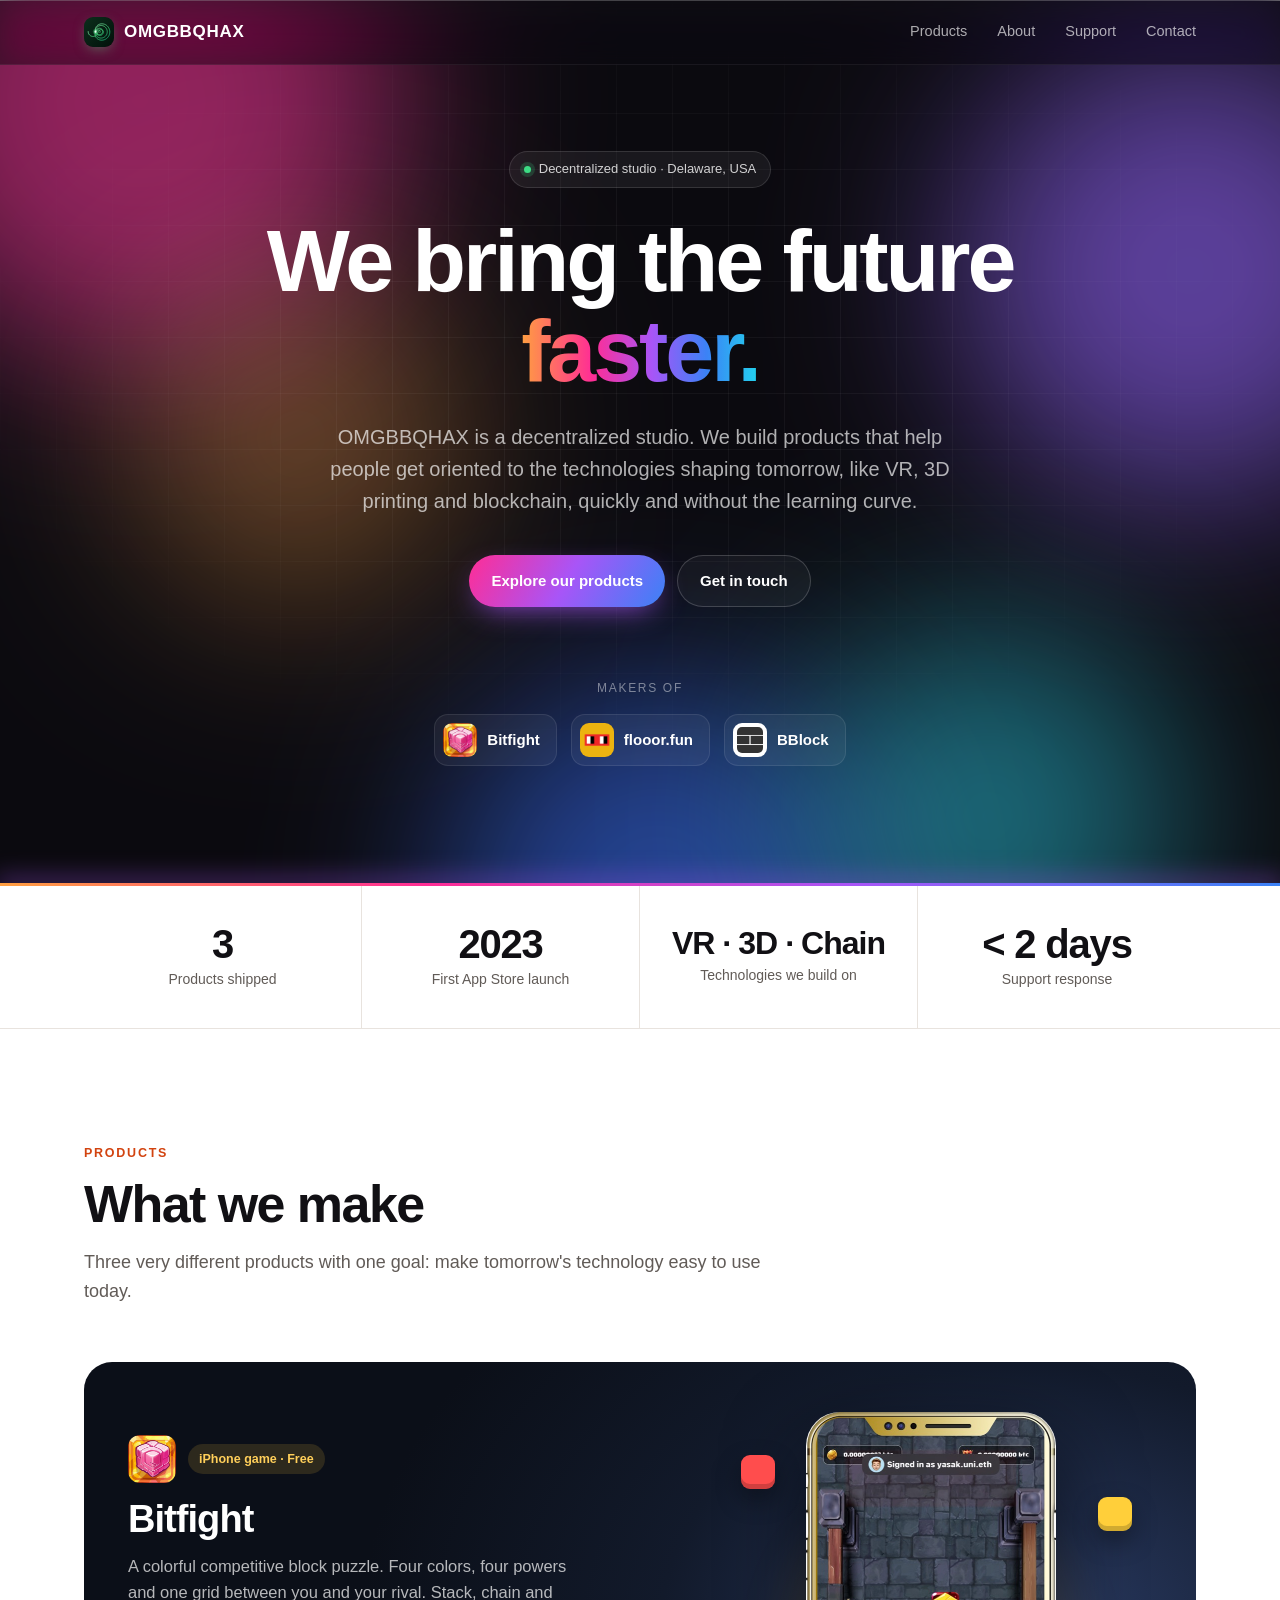
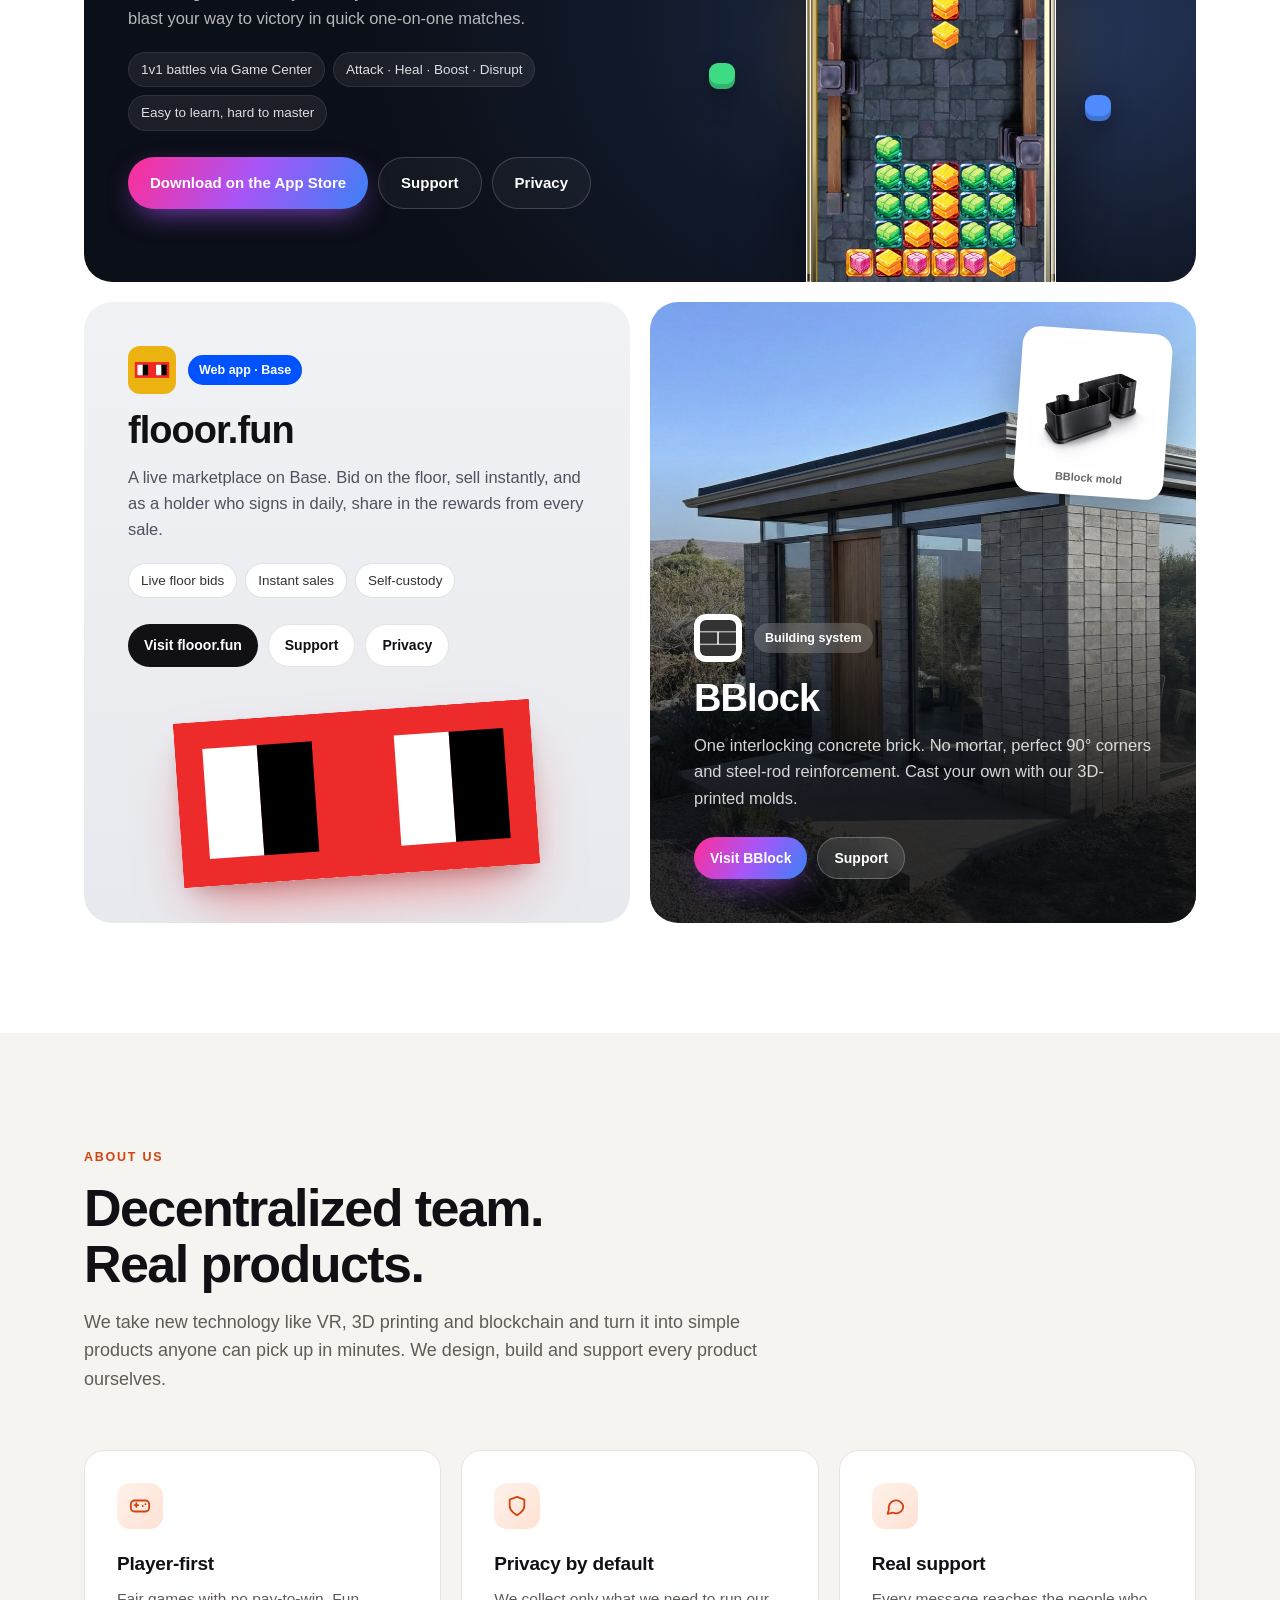
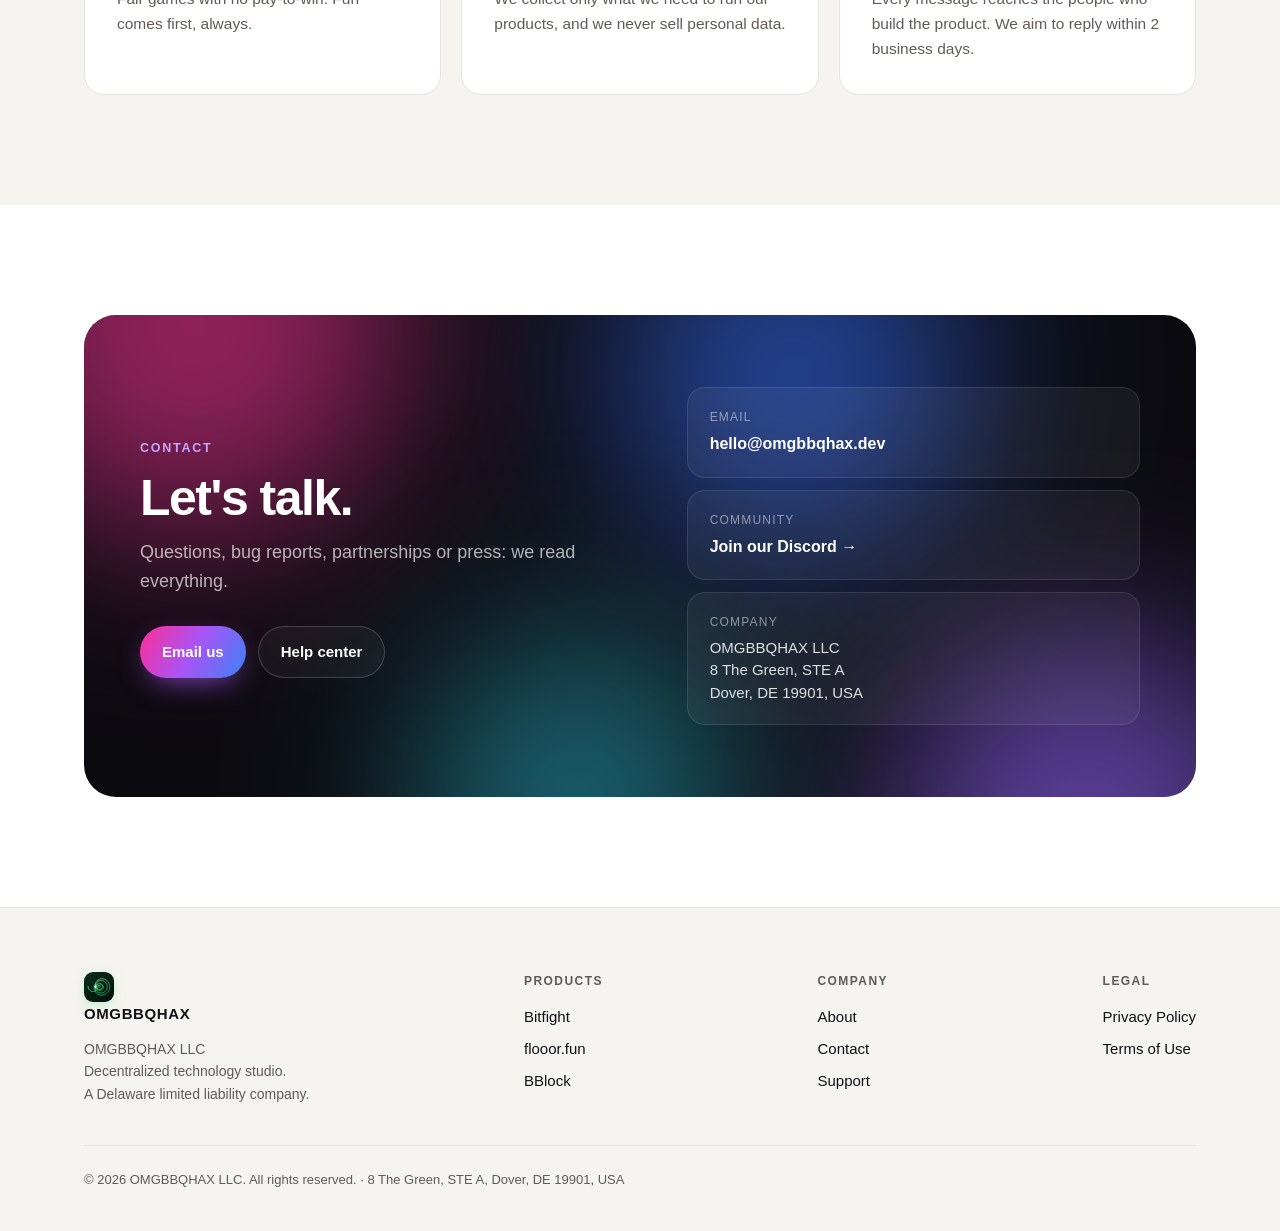
==== index.html @ f81fc606 "Zeta-function logo: zeta(1/2+it) loops returning to 0 Co-Authored-By: Claude Opus 5.5 <noreply@anthr" ====
<!doctype html>
<html lang="en">
<head>
<meta charset="utf-8">
<meta name="viewport" content="width=device-width, initial-scale=1">
<title>OMGBBQHAX — Decentralized studio bringing the future faster</title>
<meta name="description" content="OMGBBQHAX LLC is a decentralized studio that helps people get oriented to VR, 3D printing and blockchain faster. Makers of Bitfight, flooor.fun and BBlock.">
<meta property="og:title" content="OMGBBQHAX — Decentralized studio bringing the future faster">
<meta property="og:description" content="Makers of Bitfight, flooor.fun and BBlock.">
<meta property="og:url" content="https://omgbbqhax.dev/">
<meta property="og:type" content="website">
<meta property="og:image" content="https://omgbbqhax.dev/assets/logo-1024.png">
<meta name="theme-color" content="#0b0a0f">
<link rel="canonical" href="https://omgbbqhax.dev/">
<link rel="icon" href="logo.svg" type="image/svg+xml">
<link rel="apple-touch-icon" href="assets/logo-1024.png">
<link rel="stylesheet" href="style.css">
<script>document.documentElement.classList.add('js')</script>
<script type="application/ld+json">
{
  "@context": "https://schema.org",
  "@type": "Organization",
  "name": "OMGBBQHAX",
  "legalName": "OMGBBQHAX LLC",
  "address": {"@type": "PostalAddress", "streetAddress": "8 The Green, STE A", "addressLocality": "Dover", "addressRegion": "DE", "postalCode": "19901", "addressCountry": "US"},
  "url": "https://omgbbqhax.dev",
  "logo": "https://omgbbqhax.dev/assets/logo-1024.png",
  "email": "hello@omgbbqhax.dev",
  "brand": [
    {"@type": "Brand", "name": "Bitfight"},
    {"@type": "Brand", "name": "flooor.fun"},
    {"@type": "Brand", "name": "BBlock"}
  ]
}
</script>
</head>
<body class="home">
<header class="site-header" id="header">
  <div class="container header-inner">
    <a class="brand" href="/"><img class="brand-mark" src="logo.svg" alt="" width="30" height="30">OMGBBQHAX</a>
    <nav class="nav" aria-label="Main">
      <a href="#products">Products</a>
      <a class="hide-sm" href="#about">About</a>
      <a href="support.html">Support</a>
      <a href="#contact">Contact</a>
    </nav>
  </div>
</header>

<main>
  <!-- hero -->
  <section class="hero">
    <div class="blob b1"></div><div class="blob b2"></div><div class="blob b3"></div><div class="blob b4"></div><div class="blob b5"></div>
    <div class="container">
      <span class="pill"><span class="dot"></span>Decentralized studio · Delaware, USA</span>
      <h1>We bring the future<br><span class="grad">faster.</span></h1>
      <p class="lead">OMGBBQHAX is a decentralized studio. We build products that help people get oriented to the technologies shaping tomorrow, like VR, 3D printing and blockchain, quickly and without the learning curve.</p>
      <div class="hero-actions">
        <a class="btn btn-glow" href="#products">Explore our products</a>
        <a class="btn btn-ghost-dark" href="#contact">Get in touch</a>
      </div>

      <div class="makers">
        <span>Makers of</span>
        <ul>
          <li><a href="#bitfight"><img src="assets/bitfight-icon.png" alt="" width="34" height="34">Bitfight</a></li>
          <li><a href="#flooor"><img src="assets/flooor-icon.png" alt="" width="34" height="34">flooor.fun</a></li>
          <li><a href="#bblock"><img class="contain" src="assets/bblock-logo.png" alt="" width="34" height="34">BBlock</a></li>
        </ul>
      </div>
    </div>
  </section>

  <!-- stats -->
  <section class="stats" aria-label="Studio at a glance">
    <div class="container">
      <ul>
        <li class="reveal"><strong>3</strong><span>Products shipped</span></li>
        <li class="reveal"><strong>2023</strong><span>First App Store launch</span></li>
        <li class="reveal"><strong class="sm">VR · 3D · Chain</strong><span>Technologies we build on</span></li>
        <li class="reveal"><strong>&lt; 2 days</strong><span>Support response</span></li>
      </ul>
    </div>
  </section>

  <!-- products -->
  <section class="section" id="products">
    <div class="container">
      <div class="section-head reveal">
        <span class="eyebrow">Products</span>
        <h2>What we make</h2>
        <p>Three very different products with one goal: make tomorrow's technology easy to use today.</p>
      </div>

      <div class="bento">
        <article class="card c-bitfight reveal" id="bitfight">
          <div class="card-body">
            <div class="tagrow">
              <img src="assets/bitfight-icon.png" alt="Bitfight app icon" width="48" height="48">
              <span class="chip">iPhone game · Free</span>
            </div>
            <h3>Bitfight</h3>
            <p>A colorful competitive block puzzle. Four colors, four powers and one grid between you and your rival. Stack, chain and blast your way to victory in quick one-on-one matches.</p>
            <ul class="feat">
              <li>1v1 battles via Game Center</li>
              <li>Attack · Heal · Boost · Disrupt</li>
              <li>Easy to learn, hard to master</li>
            </ul>
            <div class="actions">
              <a class="btn btn-glow" href="https://apps.apple.com/app/bitfight/id6449154006" target="_blank" rel="noopener">Download on the App Store</a>
              <a class="btn btn-ghost-dark" href="support.html#bitfight">Support</a>
              <a class="btn btn-ghost-dark" href="privacy.html#bitfight">Privacy</a>
            </div>
          </div>
          <div class="visual" aria-hidden="true">
            <span class="blk r"></span><span class="blk g"></span><span class="blk y"></span><span class="blk b"></span>
            <img src="assets/bitfight-screen.jpg" alt="" width="497" height="1000">
          </div>
        </article>

        <article class="card c-flooor reveal" id="flooor">
          <div class="card-body">
            <div class="tagrow">
              <img src="assets/flooor-icon.png" alt="flooor.fun icon" width="48" height="48">
              <span class="chip">Web app · Base</span>
            </div>
            <h3>flooor.fun</h3>
            <p>A live marketplace on Base. Bid on the floor, sell instantly, and as a holder who signs in daily, share in the rewards from every sale.</p>
            <ul class="feat">
              <li>Live floor bids</li>
              <li>Instant sales</li>
              <li>Self-custody</li>
            </ul>
            <div class="actions">
              <a class="btn btn-primary btn-sm" href="https://flooor.fun" target="_blank" rel="noopener">Visit flooor.fun</a>
              <a class="btn btn-ghost btn-sm" href="support.html#flooor">Support</a>
              <a class="btn btn-ghost btn-sm" href="privacy.html#flooor">Privacy</a>
            </div>
          </div>
          <div class="visual"><img class="goggles" src="assets/vr-gozluk.svg" alt="flooor.fun glasses" width="720" height="332"></div>
        </article>

        <article class="card c-bblock reveal" id="bblock">
          <div class="bg" aria-hidden="true"><img src="assets/bblock-house.jpg" alt="" width="1045" height="1400" loading="lazy"></div>
          <div class="mold" aria-hidden="true"><img src="assets/bblock-mold.jpg" alt="" width="900" height="900" loading="lazy"><small>BBlock mold</small></div>
          <div class="card-body">
            <div class="tagrow">
              <img src="assets/bblock-logo.png" alt="BBlock logo" width="48" height="48">
              <span class="chip">Building system</span>
            </div>
            <h3>BBlock</h3>
            <p>One interlocking concrete brick. No mortar, perfect 90° corners and steel-rod reinforcement. Cast your own with our 3D-printed molds.</p>
            <div class="actions">
              <a class="btn btn-glow btn-sm" href="https://block-chain.world" target="_blank" rel="noopener">Visit BBlock</a>
              <a class="btn btn-ghost btn-sm" href="support.html#bblock">Support</a>
            </div>
          </div>
        </article>
      </div>
    </div>
  </section>

  <!-- about -->
  <section class="section section-alt" id="about">
    <div class="container">
      <div class="section-head reveal">
        <span class="eyebrow">About us</span>
        <h2>Decentralized team.<br>Real products.</h2>
        <p>We take new technology like VR, 3D printing and blockchain and turn it into simple products anyone can pick up in minutes. We design, build and support every product ourselves.</p>
      </div>
      <div class="values">
        <div class="value reveal">
          <div class="ic"><svg viewBox="0 0 24 24"><path d="M6 11h4M8 9v4M15 12h.01M18 10h.01"/><rect x="2" y="6" width="20" height="12" rx="4"/></svg></div>
          <h3>Player-first</h3>
          <p>Fair games with no pay-to-win. Fun comes first, always.</p>
        </div>
        <div class="value reveal">
          <div class="ic"><svg viewBox="0 0 24 24"><path d="M12 22s8-4 8-10V5l-8-3-8 3v7c0 6 8 10 8 10z"/></svg></div>
          <h3>Privacy by default</h3>
          <p>We collect only what we need to run our products, and we never sell personal data.</p>
        </div>
        <div class="value reveal">
          <div class="ic"><svg viewBox="0 0 24 24"><path d="M21 12a8 8 0 0 1-11.6 7.14L4 20.5l1.36-4.6A8 8 0 1 1 21 12z"/></svg></div>
          <h3>Real support</h3>
          <p>Every message reaches the people who build the product. We aim to reply within 2 business days.</p>
        </div>
      </div>
    </div>
  </section>

  <!-- contact -->
  <section class="section" id="contact">
    <div class="container">
      <div class="cta reveal">
        <div class="blob b1"></div><div class="blob b2"></div><div class="blob b3"></div><div class="blob b4"></div>
        <div>
          <span class="eyebrow" style="color:#ff8a5c">Contact</span>
          <h2>Let's talk.</h2>
          <p>Questions, bug reports, partnerships or press: we read everything.</p>
          <div class="actions">
            <a class="btn btn-glow" href="mailto:hello@omgbbqhax.dev">Email us</a>
            <a class="btn btn-ghost-dark" href="support.html">Help center</a>
          </div>
        </div>
        <div class="contact-list">
          <a class="contact-item" href="mailto:hello@omgbbqhax.dev"><small>Email</small><span>hello@omgbbqhax.dev</span></a>
          <a class="contact-item" href="https://discord.gg/yCgdm2uQ" target="_blank" rel="noopener"><small>Community</small><span>Join our Discord →</span></a>
          <div class="contact-item"><small>Company</small><address>OMGBBQHAX LLC<br>8 The Green, STE A<br>Dover, DE 19901, USA</address></div>
        </div>
      </div>
    </div>
  </section>
</main>

<footer class="site-footer">
  <div class="container">
    <div class="footer-inner">
      <div class="footer-col">
        <a class="brand" href="/"><img class="brand-mark" src="logo.svg" alt="" width="30" height="30">OMGBBQHAX</a>
        <p style="margin-top:12px">OMGBBQHAX LLC<br>Decentralized technology studio.<br>A Delaware limited liability company.</p>
      </div>
      <div class="footer-col"><h4>Products</h4><a href="#bitfight">Bitfight</a><a href="#flooor">flooor.fun</a><a href="#bblock">BBlock</a></div>
      <div class="footer-col"><h4>Company</h4><a href="#about">About</a><a href="#contact">Contact</a><a href="support.html">Support</a></div>
      <div class="footer-col"><h4>Legal</h4><a href="privacy.html">Privacy Policy</a><a href="terms.html">Terms of Use</a></div>
    </div>
    <p class="copyright">© 2026 OMGBBQHAX LLC. All rights reserved. · 8 The Green, STE A, Dover, DE 19901, USA</p>
  </div>
</footer>

<script>
  // header turns light once past the dark hero
  const header = document.getElementById('header');
  const hero = document.querySelector('.hero');
  const onScroll = () => header.classList.toggle('is-light', scrollY > hero.offsetHeight - 70);
  addEventListener('scroll', onScroll, { passive: true }); onScroll();

  // reveal on scroll
  const io = new IntersectionObserver((entries) => {
    entries.forEach((e) => { if (e.isIntersecting) { e.target.classList.add('in'); io.unobserve(e.target); } });
  }, { threshold: 0.12, rootMargin: '0px 0px -40px 0px' });
  document.querySelectorAll('.reveal').forEach((el, i) => { el.style.transitionDelay = (i % 4) * 70 + 'ms'; io.observe(el); });
</script>
</body>
</html>
---- style.css ----
:root {
  --bg: #ffffff;
  --bg-alt: #f6f4f1;
  --ink: #111014;
  --muted: #615b57;
  --line: #e8e3de;
  --brand: #ff5a1f;
  --brand-2: #ff2e63;
  --brand-dark: #d2430f;
  --night: #0b0a0f;
  --radius: 20px;
  --sans: -apple-system, BlinkMacSystemFont, "SF Pro Display", "SF Pro Text", "Segoe UI", Roboto, "Helvetica Neue", Arial, sans-serif;
}

* { box-sizing: border-box; margin: 0; padding: 0; }
html { scroll-behavior: smooth; }
body { font-family: var(--sans); color: var(--ink); background: var(--bg); line-height: 1.6; -webkit-font-smoothing: antialiased; }
img { max-width: 100%; display: block; }
a { color: var(--brand-dark); }
.container { max-width: 1160px; margin: 0 auto; padding: 0 24px; }

/* ---------- header ---------- */
.site-header { position: sticky; top: 0; z-index: 50; background: rgba(255,255,255,.82); backdrop-filter: saturate(180%) blur(16px); -webkit-backdrop-filter: saturate(180%) blur(16px); border-bottom: 1px solid rgba(0,0,0,.06); transition: background .3s, border-color .3s; }
.header-inner { display: flex; align-items: center; justify-content: space-between; height: 64px; }
.brand { display: flex; align-items: center; gap: 10px; text-decoration: none; color: var(--ink); font-weight: 800; letter-spacing: .04em; font-size: 17px; }
.brand-mark { width: 30px; height: 30px; border-radius: 9px; background: linear-gradient(135deg, #ffb020, var(--brand) 45%, var(--brand-2)); color: #fff; display: grid; place-items: center; font-size: 15px; font-weight: 900; box-shadow: 0 4px 14px -4px rgba(255,90,31,.6); }
.nav { display: flex; gap: 30px; align-items: center; }
.nav a { color: var(--muted); text-decoration: none; font-size: 14.5px; font-weight: 500; transition: color .15s; }
.nav a:hover, .nav a[aria-current="page"] { color: var(--ink); }

/* dark header on the homepage until scroll */
.home .site-header { background: rgba(11,10,15,.55); border-color: rgba(255,255,255,.06); }
.home .site-header .brand { color: #fff; }
.home .site-header .nav a { color: rgba(255,255,255,.66); }
.home .site-header .nav a:hover { color: #fff; }
.home .site-header.is-light { background: rgba(255,255,255,.82); border-color: rgba(0,0,0,.06); }
.home .site-header.is-light .brand { color: var(--ink); }
.home .site-header.is-light .nav a { color: var(--muted); }
.home .site-header.is-light .nav a:hover { color: var(--ink); }

/* ---------- buttons ---------- */
.btn { display: inline-flex; align-items: center; gap: 8px; padding: 13px 22px; border-radius: 999px; font-weight: 600; font-size: 15px; text-decoration: none; transition: transform .15s, background .15s, border-color .15s, box-shadow .15s; white-space: nowrap; }
.btn:hover { transform: translateY(-1px); }
.btn-primary { background: var(--ink); color: #fff; }
.btn-glow { background: linear-gradient(135deg, #ffb020, var(--brand) 50%, var(--brand-2)); color: #fff; box-shadow: 0 10px 30px -10px rgba(255,90,31,.8); }
.btn-ghost { border: 1px solid var(--line); color: var(--ink); background: #fff; }
.btn-ghost:hover { border-color: var(--ink); }
.btn-ghost-dark { border: 1px solid rgba(255,255,255,.18); color: #fff; background: rgba(255,255,255,.04); }
.btn-ghost-dark:hover { border-color: rgba(255,255,255,.5); }
.btn-sm { padding: 9px 16px; font-size: 14px; }

/* ---------- hero ---------- */
.hero { position: relative; overflow: hidden; background: var(--night); color: #fff; padding: 150px 0 120px; margin-top: -64px; text-align: center; isolation: isolate; }
.hero::before {
  content: ""; position: absolute; inset: 0; z-index: -1;
  background-image: linear-gradient(rgba(255,255,255,.045) 1px, transparent 1px), linear-gradient(90deg, rgba(255,255,255,.045) 1px, transparent 1px);
  background-size: 56px 56px;
  mask-image: radial-gradient(ellipse 70% 60% at 50% 40%, #000 30%, transparent 80%);
  -webkit-mask-image: radial-gradient(ellipse 70% 60% at 50% 40%, #000 30%, transparent 80%);
}
.blob { position: absolute; z-index: -2; border-radius: 50%; filter: blur(80px); opacity: .55; animation: float 18s ease-in-out infinite; }
.blob.b1 { width: 520px; height: 520px; background: #ff5a1f; top: -160px; left: -120px; }
.blob.b2 { width: 460px; height: 460px; background: #ff2e63; top: 40px; right: -140px; animation-delay: -6s; opacity: .4; }
.blob.b3 { width: 420px; height: 420px; background: #2f5bff; bottom: -220px; left: 35%; animation-delay: -12s; opacity: .35; }
@keyframes float { 0%,100% { transform: translate(0,0) scale(1); } 33% { transform: translate(40px,30px) scale(1.08); } 66% { transform: translate(-30px,20px) scale(.95); } }

.pill { display: inline-flex; align-items: center; gap: 8px; padding: 7px 14px; border-radius: 999px; background: rgba(255,255,255,.06); border: 1px solid rgba(255,255,255,.12); font-size: 13px; color: rgba(255,255,255,.8); margin-bottom: 28px; }
.pill .dot { width: 7px; height: 7px; border-radius: 50%; background: #3ddc84; box-shadow: 0 0 0 4px rgba(61,220,132,.18); }
.hero h1 { font-size: clamp(42px, 7.4vw, 88px); line-height: 1.02; letter-spacing: -.035em; font-weight: 800; max-width: 980px; margin: 0 auto; }
.grad { background: linear-gradient(100deg, #ffc24b 0%, #ff5a1f 40%, #ff2e63 75%); -webkit-background-clip: text; background-clip: text; color: transparent; }
.hero .lead { margin: 26px auto 0; max-width: 640px; font-size: clamp(17px, 2vw, 20px); color: rgba(255,255,255,.68); }
.hero-actions { margin-top: 38px; display: flex; gap: 12px; justify-content: center; flex-wrap: wrap; }

.makers { margin-top: 72px; display: flex; flex-direction: column; align-items: center; gap: 16px; }
.makers span { font-size: 12px; letter-spacing: .14em; text-transform: uppercase; color: rgba(255,255,255,.45); }
.makers ul { list-style: none; display: flex; gap: 14px; flex-wrap: wrap; justify-content: center; }
.makers a { display: flex; align-items: center; gap: 10px; padding: 8px 16px 8px 8px; border-radius: 14px; background: rgba(255,255,255,.05); border: 1px solid rgba(255,255,255,.09); color: #fff; text-decoration: none; font-weight: 600; font-size: 15px; transition: background .2s, border-color .2s; }
.makers a:hover { background: rgba(255,255,255,.09); border-color: rgba(255,255,255,.2); }
.makers img { width: 34px; height: 34px; border-radius: 9px; object-fit: cover; background: #fff; }
.makers img.contain { object-fit: contain; padding: 4px; }

/* ---------- stats ---------- */
.stats { border-bottom: 1px solid var(--line); }
.stats ul { list-style: none; display: grid; grid-template-columns: repeat(4, 1fr); }
.stats li { padding: 36px 24px; text-align: center; border-right: 1px solid var(--line); }
.stats li:last-child { border-right: 0; }
.stats strong { display: block; font-size: clamp(28px, 3.6vw, 40px); letter-spacing: -.03em; line-height: 1.1; }
.stats span { font-size: 14px; color: var(--muted); }

/* ---------- sections ---------- */
.section { padding: 110px 0; }
.section-alt { background: var(--bg-alt); }
.eyebrow { display: inline-block; font-size: 12.5px; font-weight: 700; letter-spacing: .14em; text-transform: uppercase; color: var(--brand-dark); margin-bottom: 14px; }
.section-head { max-width: 680px; margin-bottom: 56px; }
.section-head h2 { font-size: clamp(32px, 4.6vw, 52px); line-height: 1.06; letter-spacing: -.03em; font-weight: 800; }
.section-head p { margin-top: 16px; color: var(--muted); font-size: 18px; }

/* ---------- product bento ---------- */
.bento { display: grid; grid-template-columns: repeat(12, 1fr); gap: 20px; }
.card { position: relative; border-radius: 28px; overflow: hidden; isolation: isolate; }
.card-body { position: relative; z-index: 2; padding: 44px; }
.card h3 { font-size: clamp(28px, 3vw, 38px); letter-spacing: -.025em; line-height: 1.1; margin: 16px 0 12px; }
.card p { font-size: 16.5px; max-width: 460px; }
.tagrow { display: flex; align-items: center; gap: 12px; }
.tagrow img { width: 48px; height: 48px; border-radius: 12px; object-fit: cover; }
.chip { font-size: 12.5px; font-weight: 600; padding: 5px 11px; border-radius: 999px; }
.card .actions { display: flex; gap: 10px; flex-wrap: wrap; margin-top: 26px; }
.feat { list-style: none; display: flex; flex-wrap: wrap; gap: 8px; margin-top: 20px; }
.feat li { font-size: 13.5px; padding: 6px 12px; border-radius: 999px; }

/* bitfight */
.c-bitfight { grid-column: span 12; background: radial-gradient(ellipse 60% 90% at 85% 50%, #2a3b63 0%, #121a2b 55%, #0b0f18 100%); color: #fff; display: grid; grid-template-columns: 1.1fr 1fr; align-items: center; min-height: 520px; }
.c-bitfight p { color: rgba(255,255,255,.7); }
.c-bitfight .chip { background: rgba(255,200,60,.14); color: #ffcf5a; }
.c-bitfight .feat li { background: rgba(255,255,255,.07); color: rgba(255,255,255,.85); border: 1px solid rgba(255,255,255,.08); }
.c-bitfight .visual { position: relative; align-self: stretch; display: flex; justify-content: center; align-items: flex-end; padding-top: 50px; }
.c-bitfight .visual::before { content: ""; position: absolute; width: 360px; height: 360px; border-radius: 50%; background: radial-gradient(circle, rgba(255,190,60,.45), transparent 65%); top: 50%; left: 50%; transform: translate(-50%, -45%); filter: blur(20px); }
.c-bitfight .visual img { position: relative; width: 250px; height: 470px; object-fit: cover; object-position: top; border-radius: 34px 34px 0 0; box-shadow: 0 30px 80px rgba(0,0,0,.6); }
.blk { position: absolute; width: 34px; height: 34px; border-radius: 9px; box-shadow: inset 0 -5px 0 rgba(0,0,0,.18), 0 10px 24px rgba(0,0,0,.35); animation: bob 6s ease-in-out infinite; z-index: 1; }
.blk.r { background: #ff4d4d; top: 18%; left: 14%; }
.blk.g { background: #3ddc84; top: 58%; left: 8%; animation-delay: -2s; width: 26px; height: 26px; }
.blk.y { background: #ffcf3a; top: 26%; right: 12%; animation-delay: -4s; }
.blk.b { background: #4d8bff; top: 64%; right: 16%; animation-delay: -1s; width: 26px; height: 26px; }
@keyframes bob { 0%,100% { transform: translateY(0) rotate(-8deg); } 50% { transform: translateY(-14px) rotate(8deg); } }

/* flooor */
.c-flooor { grid-column: span 6; background: linear-gradient(180deg, #f1f2f5, #e7e9ee); display: flex; flex-direction: column; min-height: 600px; }
.c-flooor p { color: #4f525c; }
.c-flooor .chip { background: #0052ff; color: #fff; }
.c-flooor .feat li { background: #fff; color: #333; border: 1px solid #dde0e7; }
.c-flooor .visual { margin-top: auto; padding: 0 44px 48px; display: flex; justify-content: center; }
.c-flooor .visual img { width: 82%; max-width: 420px; mix-blend-mode: multiply; transition: transform .5s cubic-bezier(.2,.8,.2,1); }
.c-flooor:hover .visual img { transform: rotate(-3deg) scale(1.04); }

/* bblock */
.c-bblock { grid-column: span 6; min-height: 600px; color: #fff; display: flex; flex-direction: column; justify-content: flex-end; }
.c-bblock .bg { position: absolute; inset: 0; z-index: -1; }
.c-bblock .bg img { width: 100%; height: 100%; object-fit: cover; transition: transform .8s cubic-bezier(.2,.8,.2,1); }
.c-bblock:hover .bg img { transform: scale(1.04); }
.c-bblock::after { content: ""; position: absolute; inset: 0; z-index: 0; background: linear-gradient(180deg, rgba(0,0,0,0) 25%, rgba(10,10,12,.85) 80%); }
.c-bblock p { color: rgba(255,255,255,.82); }
.c-bblock .chip { background: rgba(255,255,255,.18); color: #fff; backdrop-filter: blur(8px); }
.c-bblock .tagrow img { background: #fff; padding: 6px; object-fit: contain; }
.c-bblock .btn-ghost { background: rgba(255,255,255,.12); color: #fff; border-color: rgba(255,255,255,.25); backdrop-filter: blur(8px); }
.mold { position: absolute; top: 28px; right: 28px; z-index: 2; width: 150px; border-radius: 18px; background: #fff; padding: 10px 10px 8px; box-shadow: 0 20px 50px rgba(0,0,0,.3); transform: rotate(4deg); }
.mold small { display: block; text-align: center; font-size: 11px; color: #666; font-weight: 600; }

/* ---------- values ---------- */
.values { display: grid; grid-template-columns: repeat(3, 1fr); gap: 20px; }
.value { background: #fff; border: 1px solid var(--line); border-radius: var(--radius); padding: 32px; transition: transform .25s, box-shadow .25s; }
.value:hover { transform: translateY(-4px); box-shadow: 0 20px 40px -20px rgba(0,0,0,.18); }
.value .ic { width: 46px; height: 46px; border-radius: 13px; display: grid; place-items: center; margin-bottom: 20px; background: linear-gradient(135deg, #fff2ea, #ffe1d4); }
.value .ic svg { width: 22px; height: 22px; stroke: var(--brand-dark); fill: none; stroke-width: 2; stroke-linecap: round; stroke-linejoin: round; }
.value h3 { font-size: 19px; margin-bottom: 8px; letter-spacing: -.01em; }
.value p { color: var(--muted); font-size: 15.5px; }

/* ---------- contact CTA ---------- */
.cta { position: relative; overflow: hidden; isolation: isolate; background: var(--night); color: #fff; border-radius: 32px; padding: 72px 56px; display: grid; grid-template-columns: 1.1fr 1fr; gap: 48px; align-items: center; }
.cta .blob { opacity: .45; }
.cta .blob.b1 { width: 420px; height: 420px; top: -200px; left: -100px; }
.cta .blob.b2 { width: 380px; height: 380px; top: auto; bottom: -220px; right: -80px; }
.cta h2 { font-size: clamp(32px, 4.4vw, 50px); letter-spacing: -.03em; line-height: 1.05; }
.cta > div > p { color: rgba(255,255,255,.68); margin-top: 14px; font-size: 18px; }
.cta .actions { display: flex; gap: 12px; flex-wrap: wrap; margin-top: 30px; }
.contact-list { display: grid; gap: 12px; }
.contact-item { display: block; padding: 20px 22px; border-radius: 18px; background: rgba(255,255,255,.05); border: 1px solid rgba(255,255,255,.1); text-decoration: none; color: #fff; transition: background .2s, border-color .2s; }
a.contact-item:hover { background: rgba(255,255,255,.09); border-color: rgba(255,255,255,.22); }
.contact-item small { display: block; font-size: 12px; letter-spacing: .1em; text-transform: uppercase; color: rgba(255,255,255,.5); margin-bottom: 4px; }
.contact-item span { font-weight: 600; font-size: 16px; }
.contact-item address { font-style: normal; color: rgba(255,255,255,.85); font-size: 15px; line-height: 1.5; }

/* ---------- reveal ---------- */
.js .reveal { opacity: 0; transform: translateY(24px); transition: opacity .8s cubic-bezier(.2,.8,.2,1), transform .8s cubic-bezier(.2,.8,.2,1); }
.js .reveal.in { opacity: 1; transform: none; }

/* ---------- legal / docs pages ---------- */
.doc { padding: 72px 0 110px; }
.doc .container { max-width: 760px; }
.doc h1 { font-size: clamp(34px, 5vw, 50px); letter-spacing: -.03em; line-height: 1.08; margin-bottom: 10px; }
.doc .updated { color: var(--muted); font-size: 14px; margin-bottom: 40px; }
.doc h2 { font-size: 23px; margin: 44px 0 12px; letter-spacing: -.015em; }
.doc h3 { font-size: 17px; margin: 24px 0 8px; }
.doc p, .doc li { color: #2f2a27; font-size: 16px; }
.doc p + p { margin-top: 12px; }
.doc ul { margin: 10px 0 10px 22px; display: grid; gap: 6px; }
.doc .toc { background: var(--bg-alt); border: 1px solid var(--line); border-radius: var(--radius); padding: 22px 26px; margin-bottom: 36px; }
.doc .toc ul { margin-bottom: 0; }
details { border: 1px solid var(--line); border-radius: 14px; padding: 18px 22px; margin-bottom: 10px; background: #fff; transition: border-color .2s; }
details:hover { border-color: #d5cec7; }
details summary { cursor: pointer; font-weight: 600; }
details[open] summary { margin-bottom: 10px; }

/* ---------- footer ---------- */
.site-footer { border-top: 1px solid var(--line); padding: 64px 0 40px; background: var(--bg-alt); }
.footer-inner { display: flex; justify-content: space-between; gap: 40px; flex-wrap: wrap; }
.footer-col h4 { font-size: 12px; text-transform: uppercase; letter-spacing: .12em; color: var(--muted); margin-bottom: 14px; }
.footer-col a { display: block; color: var(--ink); text-decoration: none; font-size: 15px; margin-bottom: 8px; }
.footer-col a:hover { color: var(--brand-dark); }
.footer-col p { color: var(--muted); font-size: 14px; max-width: 300px; }
.copyright { margin-top: 40px; padding-top: 24px; border-top: 1px solid var(--line); color: var(--muted); font-size: 13px; }

/* ---------- responsive ---------- */
@media (max-width: 900px) {
  .c-bitfight { grid-template-columns: 1fr; }
  .c-bitfight .visual { padding-top: 0; }
  .c-bitfight .visual img { width: 200px; height: 340px; }
  .c-flooor, .c-bblock { grid-column: span 12; }
  .values { grid-template-columns: 1fr; }
  .cta { grid-template-columns: 1fr; padding: 48px 28px; }
  .stats ul { grid-template-columns: repeat(2, 1fr); }
  .stats li:nth-child(2) { border-right: 0; }
  .stats li:nth-child(-n+2) { border-bottom: 1px solid var(--line); }
}
@media (max-width: 640px) {
  .nav { gap: 18px; }
  .nav a.hide-sm { display: none; }
  .card-body { padding: 28px; }
  .c-flooor { min-height: 0; }
  .c-flooor .visual { padding: 10px 28px 32px; }
  .mold { width: 110px; top: 18px; right: 18px; }
  .section { padding: 80px 0; }
  .hero { padding: 130px 0 90px; }
}
@media (prefers-reduced-motion: reduce) {
  .blob, .blk { animation: none; }
  .js .reveal { opacity: 1; transform: none; transition: none; }
}

/* fixes */
img { height: auto; }
.c-flooor .visual img { -webkit-mask-image: radial-gradient(ellipse 72% 70% at 50% 50%, #000 62%, transparent 100%); mask-image: radial-gradient(ellipse 72% 70% at 50% 50%, #000 62%, transparent 100%); }
.mold img { border-radius: 10px; }

/* ---------- Siri-style palette ---------- */
.blob { filter: blur(90px); mix-blend-mode: screen; animation-duration: 16s; }
.blob.b1 { background: #ff2d95; opacity: .55; }
.blob.b2 { background: #8b5cf6; opacity: .6; }
.blob.b3 { background: #2f6bff; opacity: .55; }
.blob.b4 { width: 380px; height: 380px; background: #22d3ee; bottom: -120px; right: 8%; opacity: .45; animation-delay: -3s; }
.blob.b5 { width: 340px; height: 340px; background: #ff9f40; top: 30%; left: 10%; opacity: .35; animation-delay: -9s; }
.hero::after { /* Siri edge glow */
  content: ""; position: absolute; left: 0; right: 0; bottom: 0; height: 3px; z-index: 1;
  background: linear-gradient(90deg, #ff9f40, #ff2d95, #a855f7, #3b82f6, #22d3ee, #ff2d95, #ff9f40);
  background-size: 200% 100%; animation: siri 6s linear infinite;
  box-shadow: 0 0 24px 4px rgba(168,85,247,.55);
}
@keyframes siri { to { background-position: 200% 0; } }
.grad { background: linear-gradient(90deg, #ff9f40 0%, #ff2d95 30%, #a855f7 55%, #3b82f6 78%, #22d3ee 100%); -webkit-background-clip: text; background-clip: text; }
.btn-glow { background: linear-gradient(120deg, #ff2d95, #a855f7 50%, #3b82f6); box-shadow: 0 10px 30px -10px rgba(168,85,247,.85); }
.cta .blob.b3 { width: 360px; height: 360px; top: -120px; bottom: auto; left: auto; right: 20%; }
.cta .blob.b4 { width: 320px; height: 320px; bottom: -160px; right: auto; left: 30%; }
.cta .eyebrow { color: #c4a6ff !important; }
@media (prefers-reduced-motion: reduce) { .hero::after { animation: none; } }
.brand-mark { background: linear-gradient(135deg, #ff9f40, #ff2d95 35%, #a855f7 65%, #3b82f6); box-shadow: 0 4px 14px -4px rgba(168,85,247,.7); }

/* flooor original glasses */
.c-flooor .visual img.goggles { width: 78%; max-width: 400px; mix-blend-mode: normal; -webkit-mask-image: none; mask-image: none; border-radius: 22px; box-shadow: 0 2px 0 rgba(255,255,255,.4) inset, 0 30px 60px -20px rgba(237,43,43,.55), 0 12px 24px -12px rgba(0,0,0,.35); transform: rotate(-4deg); }
.c-flooor:hover .visual img.goggles { transform: rotate(0deg) scale(1.04); }
.stats strong.sm { font-size: clamp(22px, 2.6vw, 32px); white-space: nowrap; padding-top: 4px; }
.c-flooor .visual img.goggles { border-radius: 0; box-shadow: 0 30px 60px -20px rgba(237,43,43,.55), 0 12px 24px -12px rgba(0,0,0,.35); }
.brand-mark { background: none !important; box-shadow: 0 4px 14px -4px rgba(74,222,128,.55) !important; border-radius: 9px; }
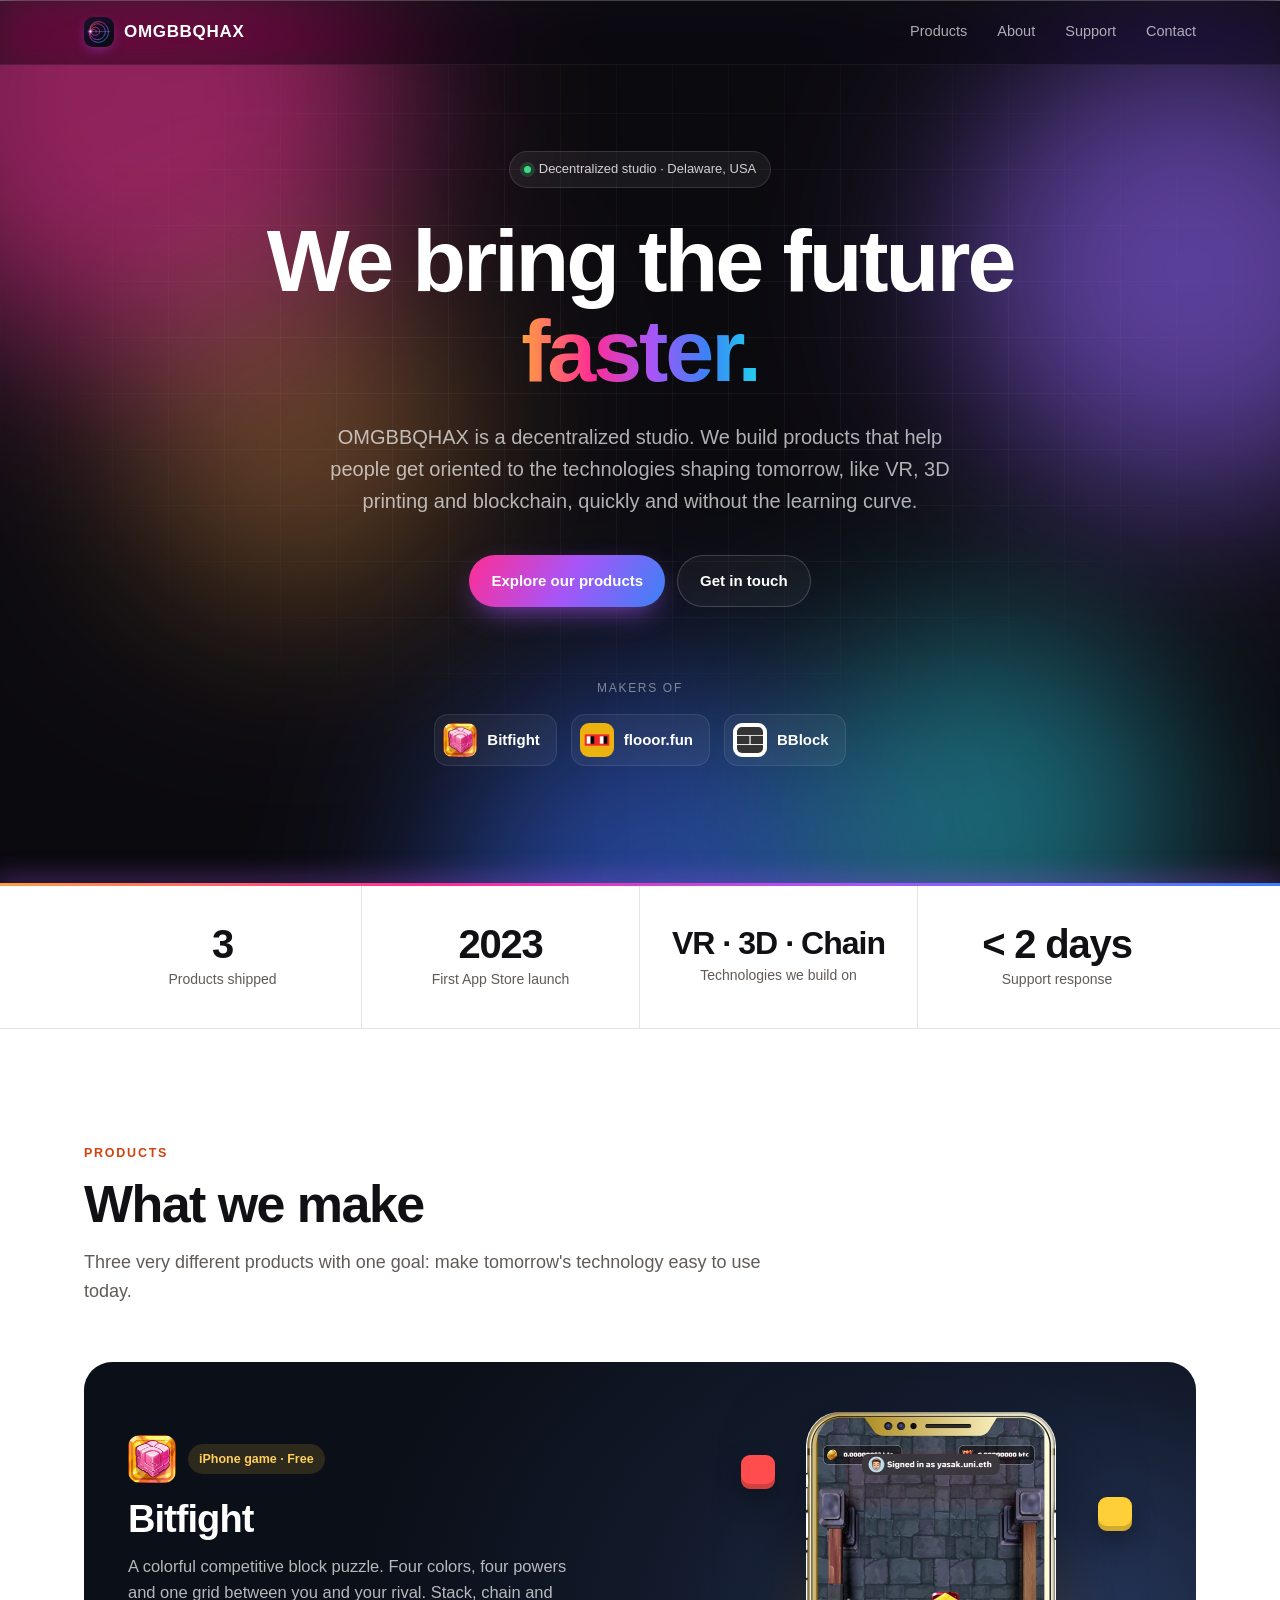
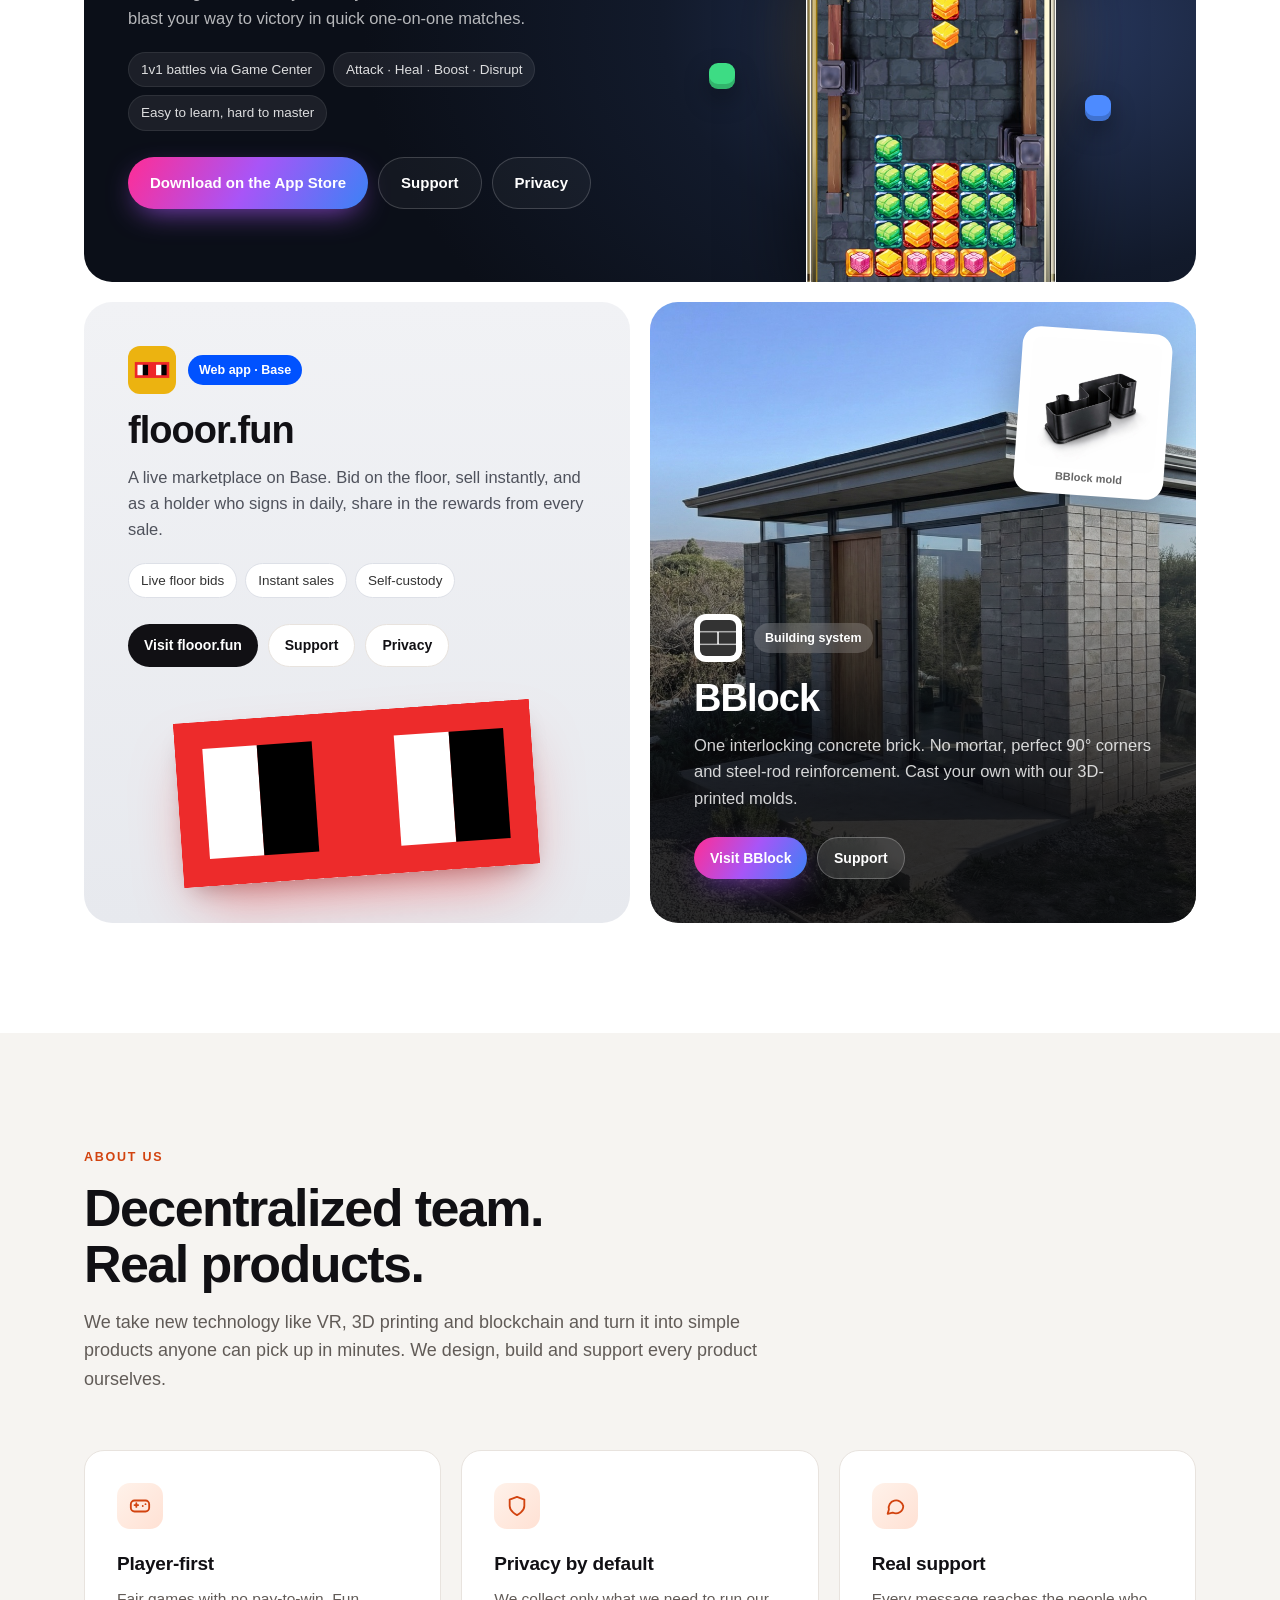
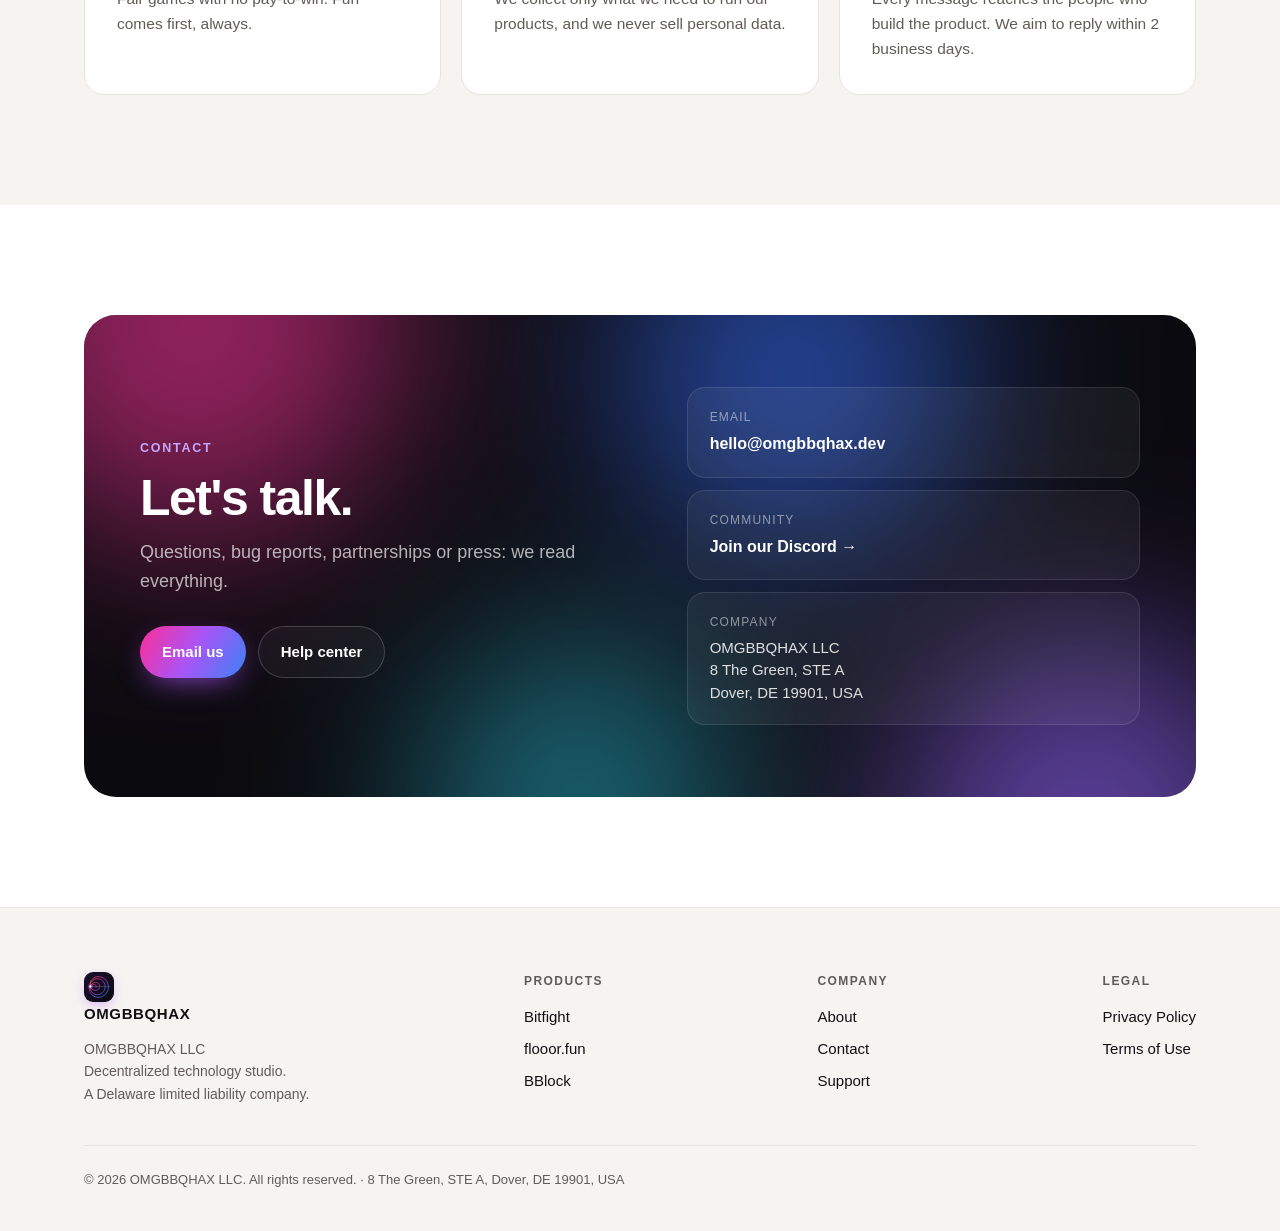
==== commit 0a99d2ad: "Favicon: PNG/ICO fallbacks + cache-busting for zeta logo Co-Authored-By: Claude Opus 5.5 <noreply@an" ====
--- a/index.html
+++ b/index.html
@@ -12,8 +12,9 @@
 <meta property="og:image" content="https://omgbbqhax.dev/assets/logo-1024.png">
 <meta name="theme-color" content="#0b0a0f">
 <link rel="canonical" href="https://omgbbqhax.dev/">
-<link rel="icon" href="logo.svg" type="image/svg+xml">
-<link rel="apple-touch-icon" href="assets/logo-1024.png">
+<link rel="icon" href="logo.svg?v=3" type="image/svg+xml">
+<link rel="icon" href="assets/favicon-32.png?v=3" type="image/png" sizes="32x32">
+<link rel="apple-touch-icon" href="assets/apple-touch-icon.png?v=3">
 <link rel="stylesheet" href="style.css">
 <script>document.documentElement.classList.add('js')</script>
 <script type="application/ld+json">
--- a/style.css
+++ b/style.css
@@ -258,4 +258,4 @@
 .c-flooor:hover .visual img.goggles { transform: rotate(0deg) scale(1.04); }
 .stats strong.sm { font-size: clamp(22px, 2.6vw, 32px); white-space: nowrap; padding-top: 4px; }
 .c-flooor .visual img.goggles { border-radius: 0; box-shadow: 0 30px 60px -20px rgba(237,43,43,.55), 0 12px 24px -12px rgba(0,0,0,.35); }
-.brand-mark { background: none !important; box-shadow: 0 4px 14px -4px rgba(74,222,128,.55) !important; border-radius: 9px; }
+.brand-mark { background: none !important; box-shadow: 0 4px 14px -4px rgba(168,85,247,.6) !important; border-radius: 9px; }
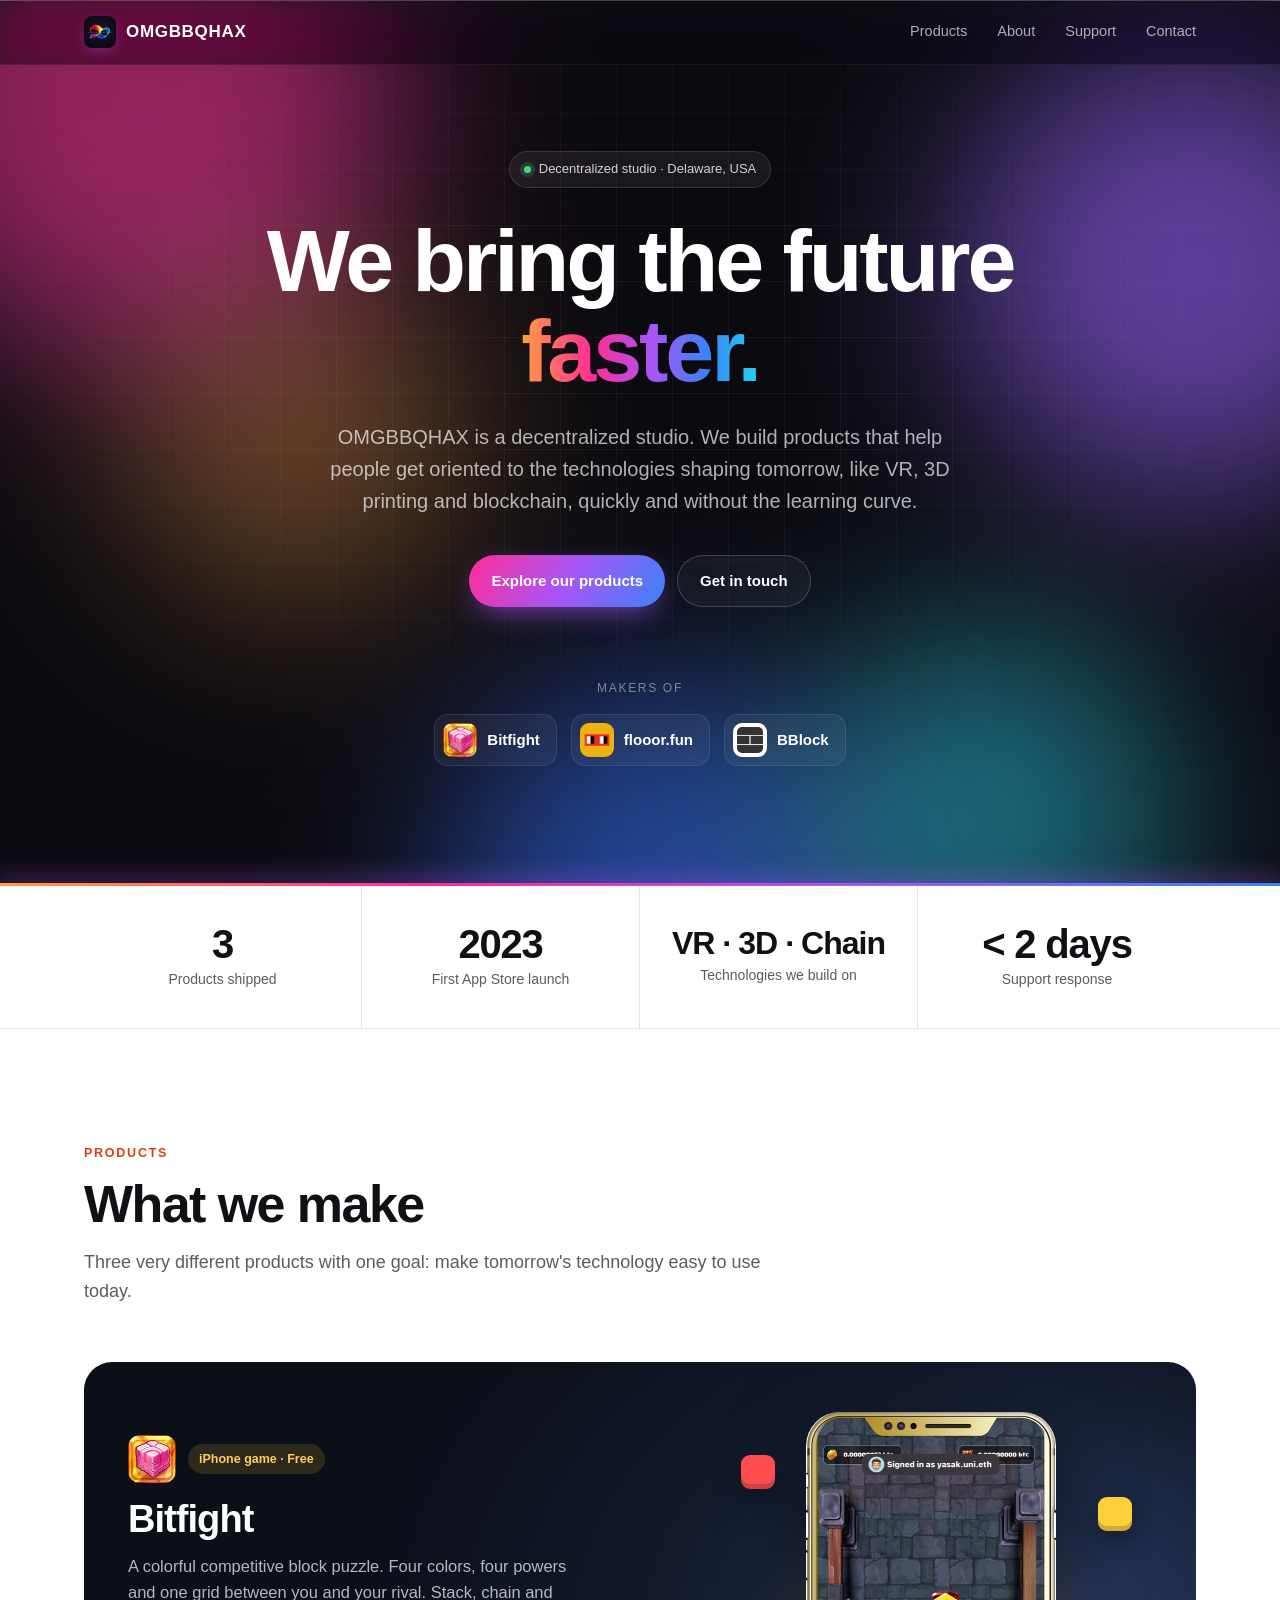
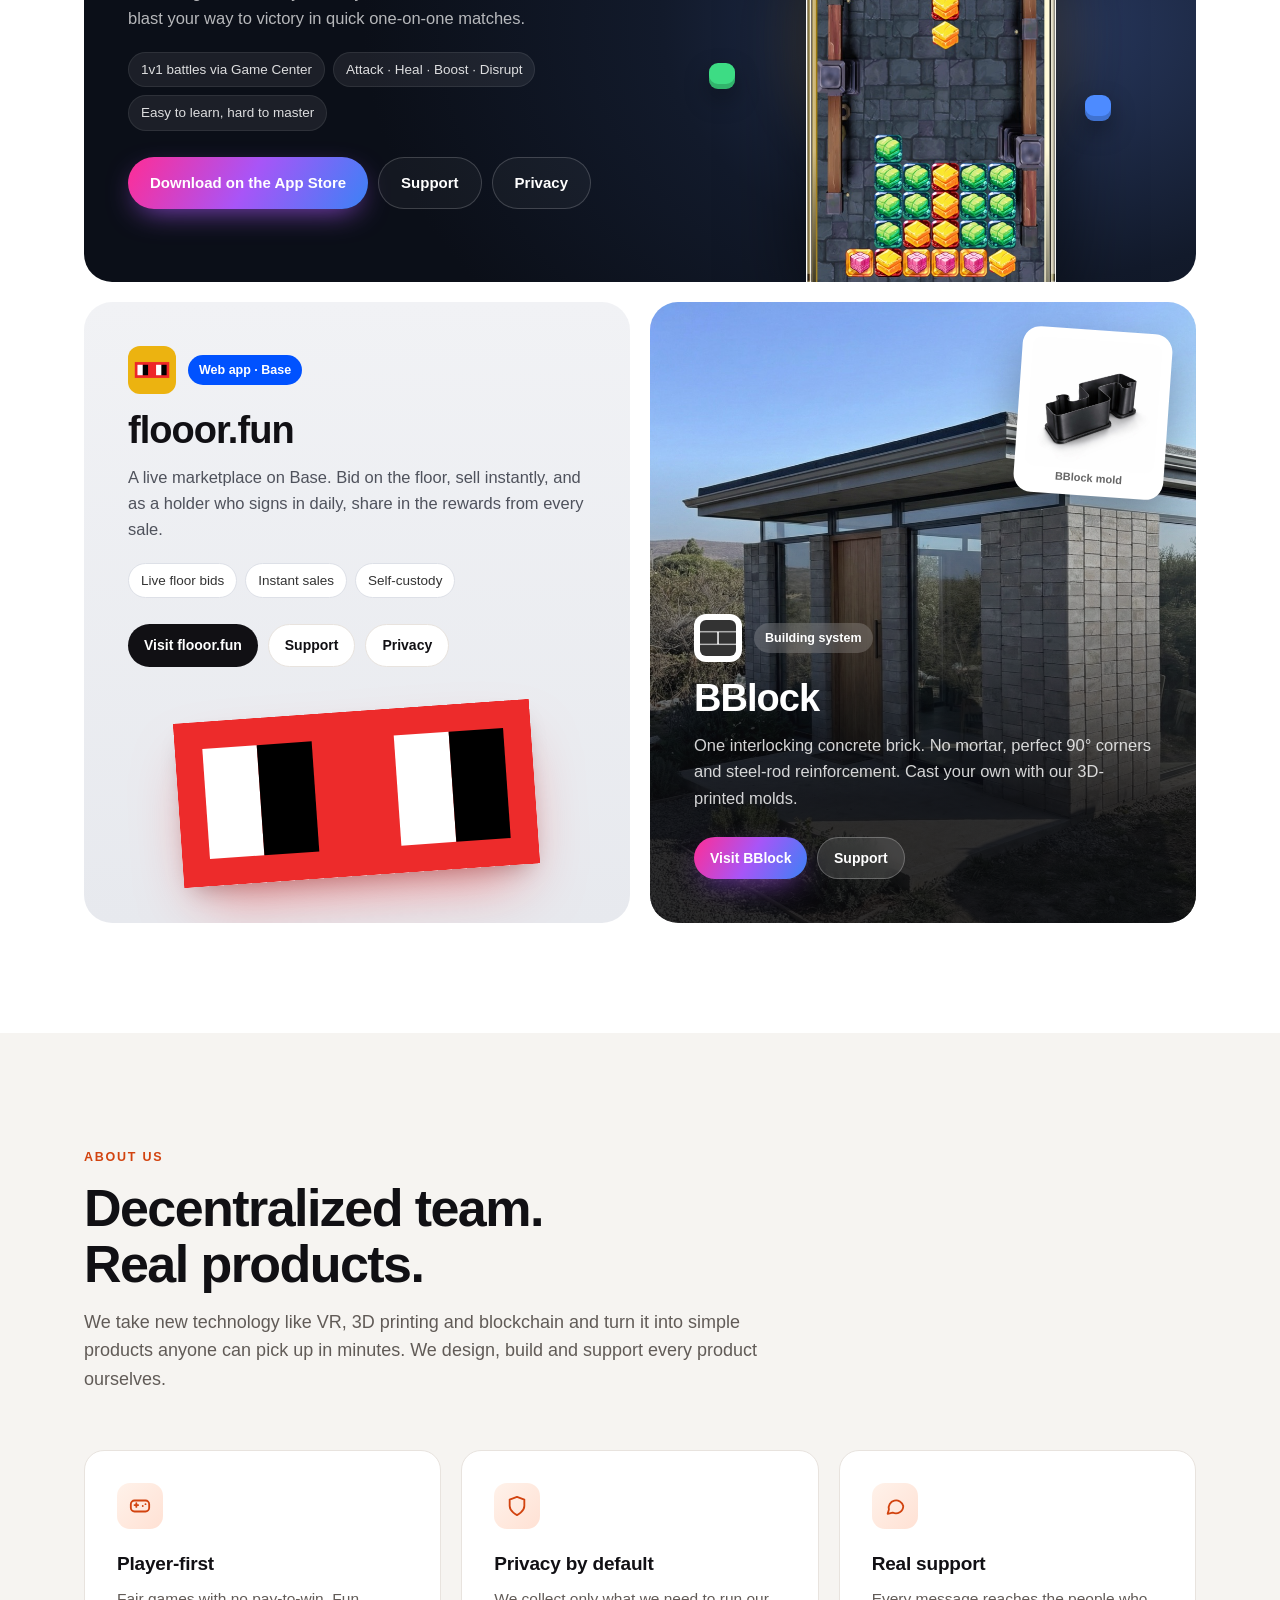
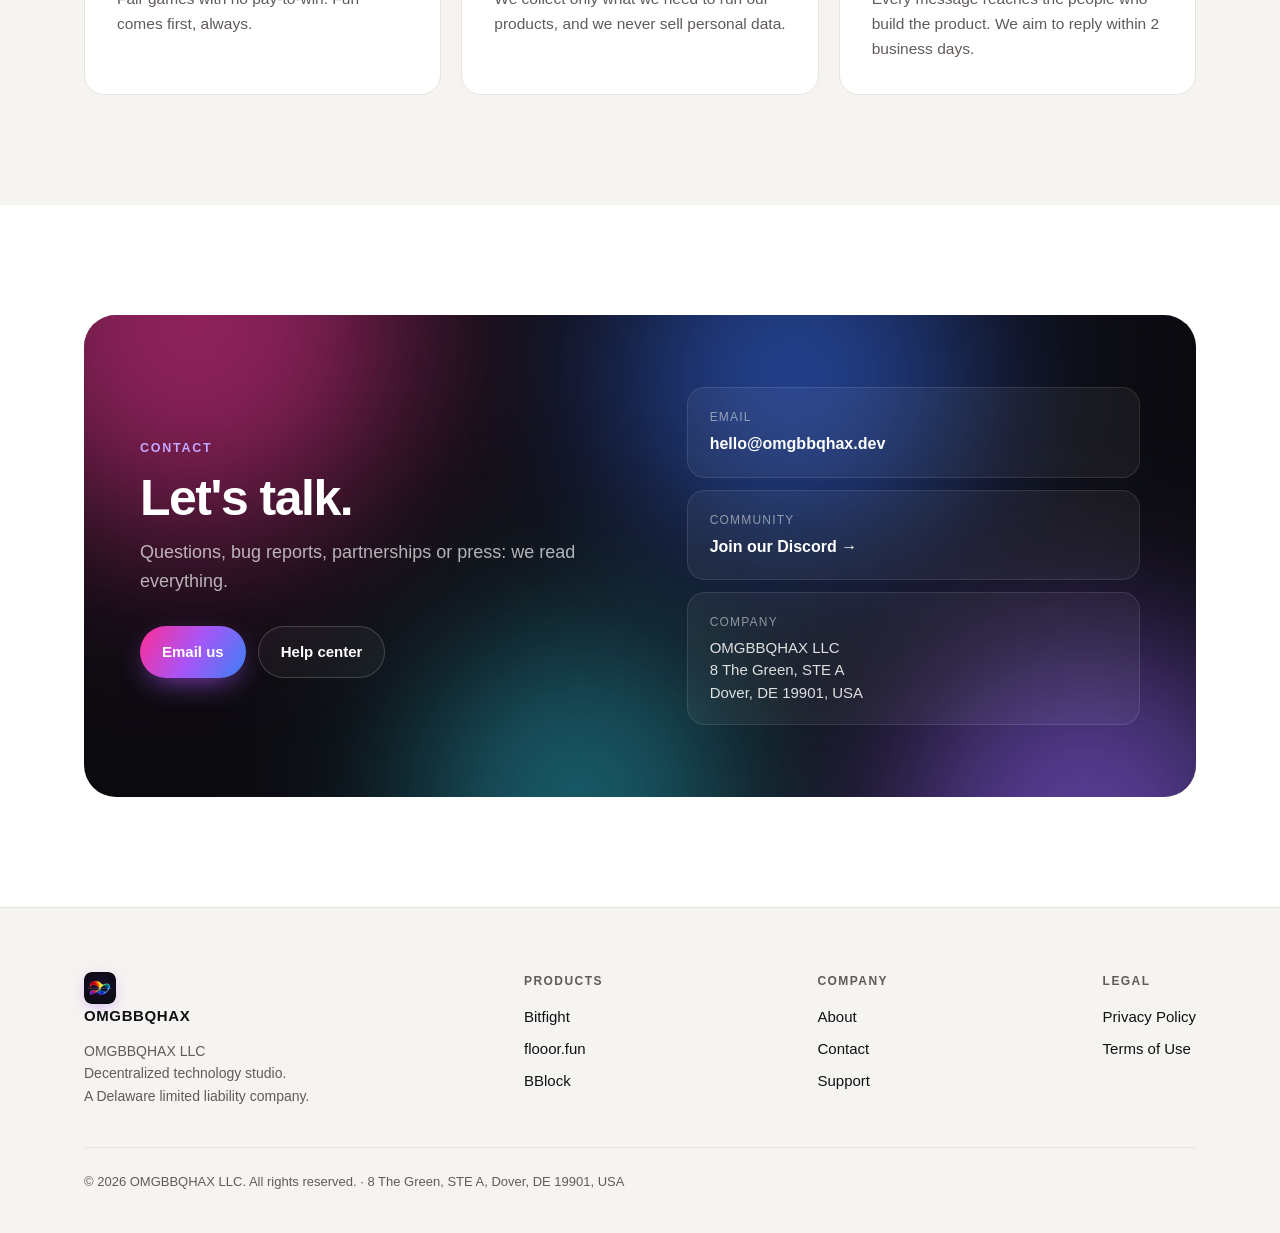
==== commit 958cbaf4: "New company logo: zeta/infinity ribbon on dark icon; cleaned transparent mark Co-Authored-By: Claude" ====
--- a/index.html
+++ b/index.html
@@ -12,9 +12,8 @@
 <meta property="og:image" content="https://omgbbqhax.dev/assets/logo-1024.png">
 <meta name="theme-color" content="#0b0a0f">
 <link rel="canonical" href="https://omgbbqhax.dev/">
-<link rel="icon" href="logo.svg?v=3" type="image/svg+xml">
-<link rel="icon" href="assets/favicon-32.png?v=3" type="image/png" sizes="32x32">
-<link rel="apple-touch-icon" href="assets/apple-touch-icon.png?v=3">
+<link rel="icon" href="assets/favicon-32.png?v=4" type="image/png" sizes="32x32">
+<link rel="apple-touch-icon" href="assets/apple-touch-icon.png?v=4">
 <link rel="stylesheet" href="style.css">
 <script>document.documentElement.classList.add('js')</script>
 <script type="application/ld+json">
@@ -38,7 +37,7 @@
 <body class="home">
 <header class="site-header" id="header">
   <div class="container header-inner">
-    <a class="brand" href="/"><img class="brand-mark" src="logo.svg" alt="" width="30" height="30">OMGBBQHAX</a>
+    <a class="brand" href="/"><img class="brand-mark" src="assets/logo-256.png" alt="" width="32" height="32">OMGBBQHAX</a>
     <nav class="nav" aria-label="Main">
       <a href="#products">Products</a>
       <a class="hide-sm" href="#about">About</a>
@@ -217,7 +216,7 @@
   <div class="container">
     <div class="footer-inner">
       <div class="footer-col">
-        <a class="brand" href="/"><img class="brand-mark" src="logo.svg" alt="" width="30" height="30">OMGBBQHAX</a>
+        <a class="brand" href="/"><img class="brand-mark" src="assets/logo-256.png" alt="" width="32" height="32">OMGBBQHAX</a>
         <p style="margin-top:12px">OMGBBQHAX LLC<br>Decentralized technology studio.<br>A Delaware limited liability company.</p>
       </div>
       <div class="footer-col"><h4>Products</h4><a href="#bitfight">Bitfight</a><a href="#flooor">flooor.fun</a><a href="#bblock">BBlock</a></div>
--- a/style.css
+++ b/style.css
@@ -259,3 +259,4 @@
 .stats strong.sm { font-size: clamp(22px, 2.6vw, 32px); white-space: nowrap; padding-top: 4px; }
 .c-flooor .visual img.goggles { border-radius: 0; box-shadow: 0 30px 60px -20px rgba(237,43,43,.55), 0 12px 24px -12px rgba(0,0,0,.35); }
 .brand-mark { background: none !important; box-shadow: 0 4px 14px -4px rgba(168,85,247,.6) !important; border-radius: 9px; }
+.brand-mark { width: 32px; height: 32px; border-radius: 8px; box-shadow: 0 4px 16px -4px rgba(168,85,247,.55) !important; }
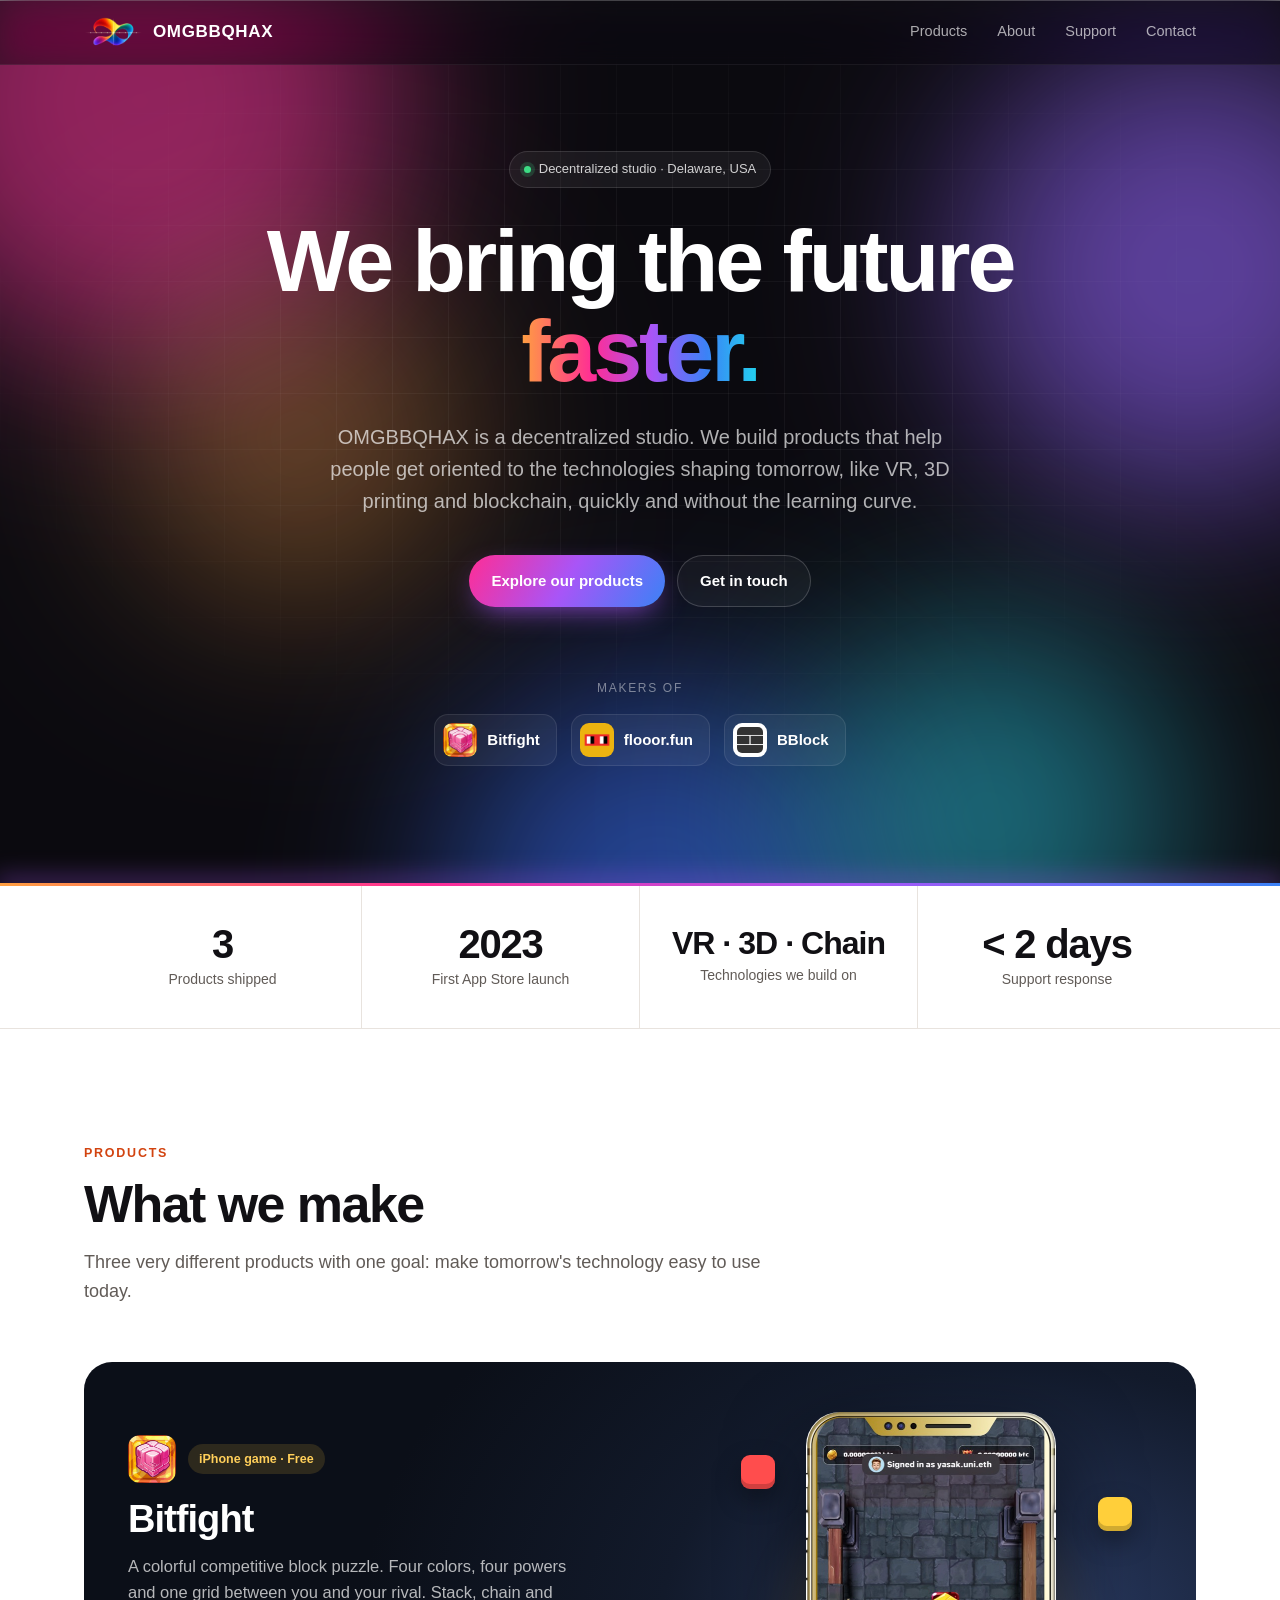
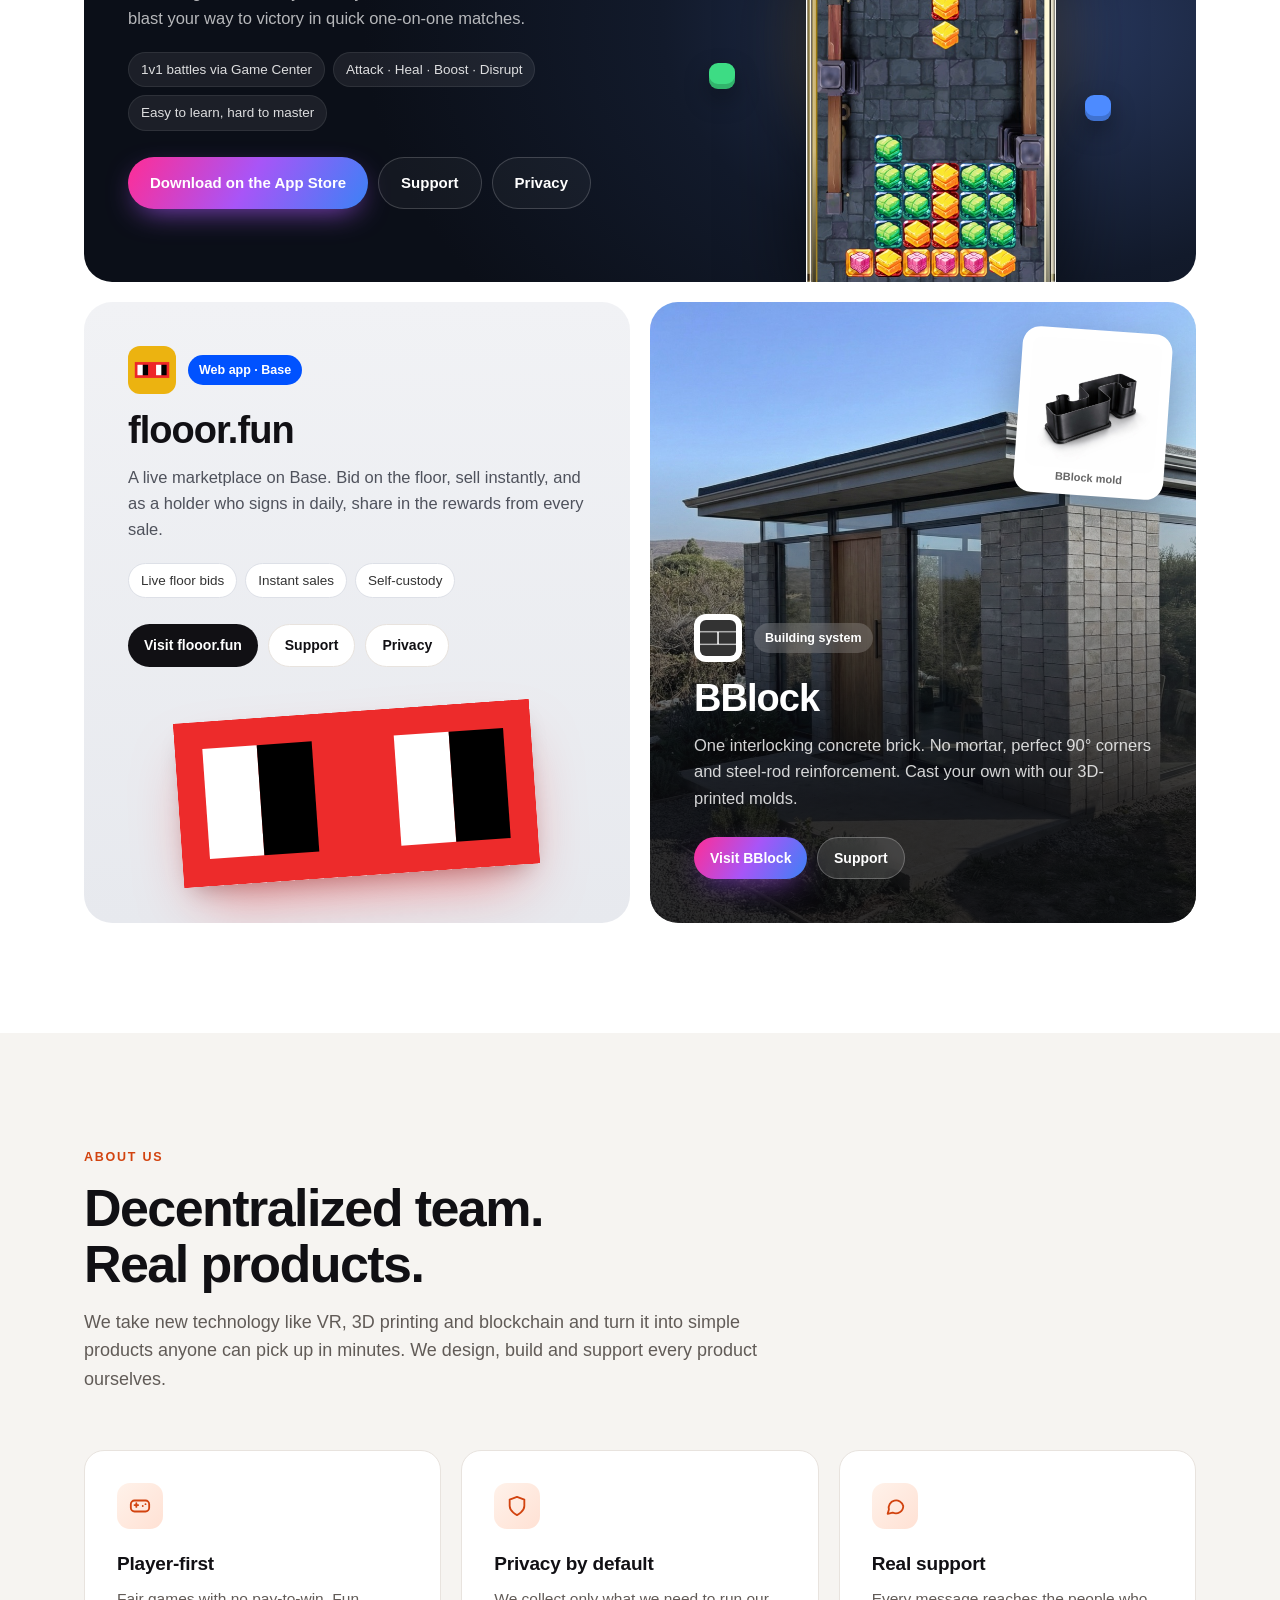
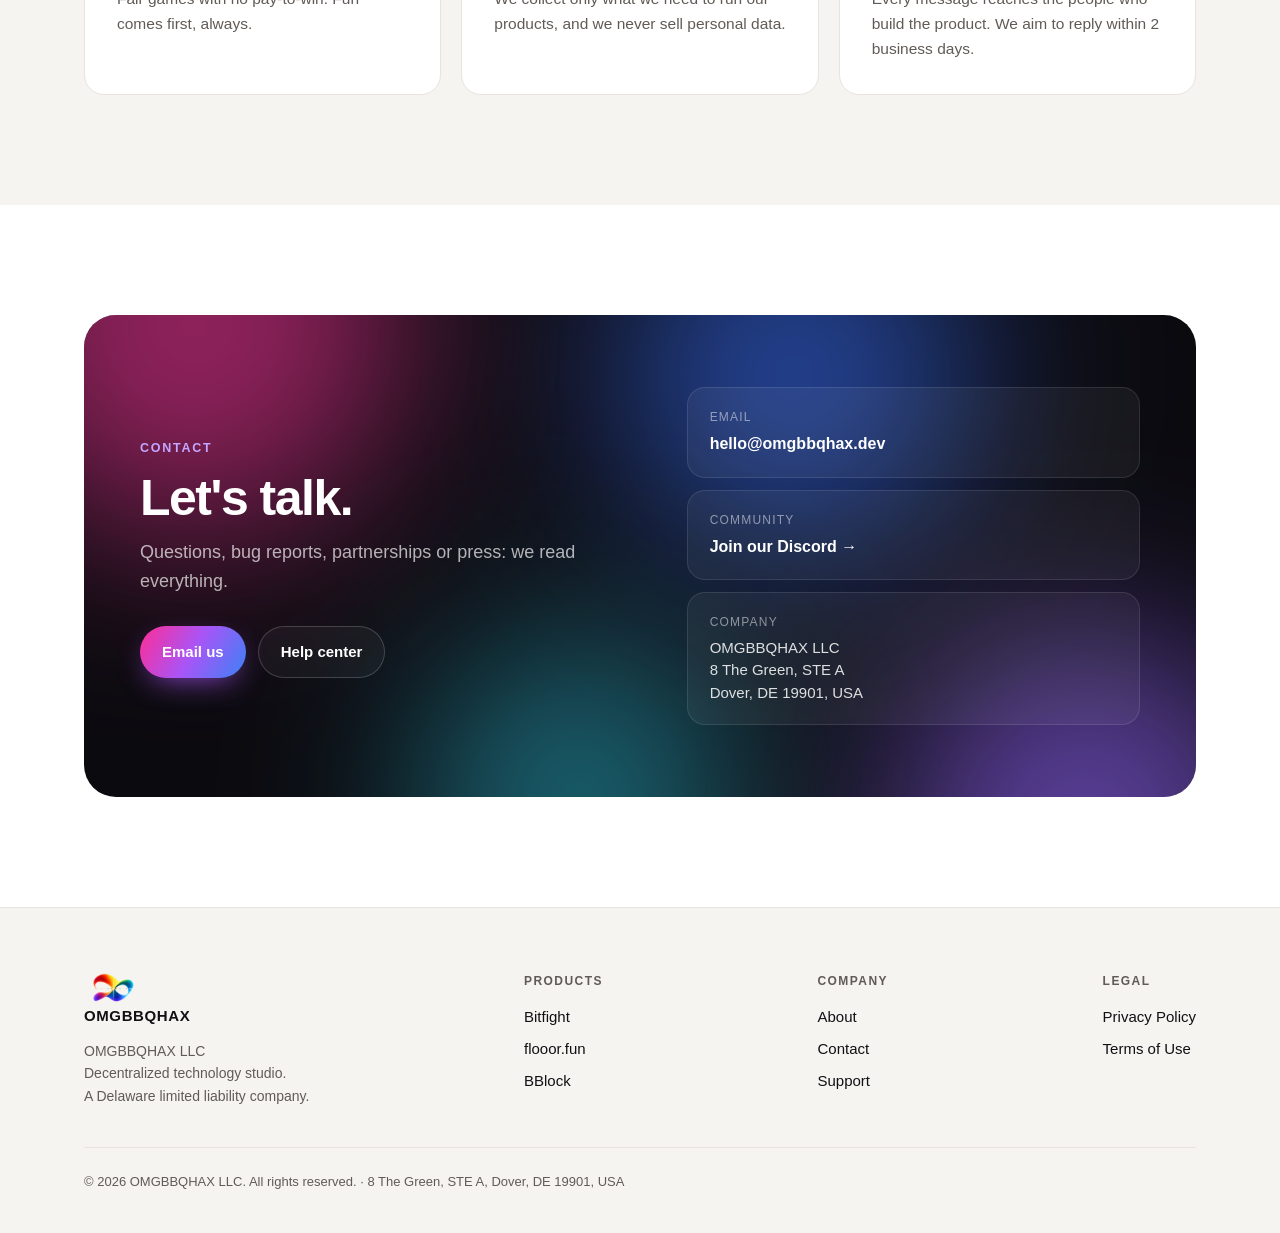
==== commit a564904a: "Transparent logo in header and favicons Co-Authored-By: Claude Opus 5.5 <noreply@anthropic.com>" ====
--- a/index.html
+++ b/index.html
@@ -12,7 +12,7 @@
 <meta property="og:image" content="https://omgbbqhax.dev/assets/logo-1024.png">
 <meta name="theme-color" content="#0b0a0f">
 <link rel="canonical" href="https://omgbbqhax.dev/">
-<link rel="icon" href="assets/favicon-32.png?v=4" type="image/png" sizes="32x32">
+<link rel="icon" href="assets/favicon-32.png?v=5" type="image/png" sizes="32x32">
 <link rel="apple-touch-icon" href="assets/apple-touch-icon.png?v=4">
 <link rel="stylesheet" href="style.css">
 <script>document.documentElement.classList.add('js')</script>
@@ -37,7 +37,7 @@
 <body class="home">
 <header class="site-header" id="header">
   <div class="container header-inner">
-    <a class="brand" href="/"><img class="brand-mark" src="assets/logo-256.png" alt="" width="32" height="32">OMGBBQHAX</a>
+    <a class="brand" href="/"><img class="brand-mark" src="assets/logo-256.png" alt="" width="58" height="32">OMGBBQHAX</a>
     <nav class="nav" aria-label="Main">
       <a href="#products">Products</a>
       <a class="hide-sm" href="#about">About</a>
@@ -216,7 +216,7 @@
   <div class="container">
     <div class="footer-inner">
       <div class="footer-col">
-        <a class="brand" href="/"><img class="brand-mark" src="assets/logo-256.png" alt="" width="32" height="32">OMGBBQHAX</a>
+        <a class="brand" href="/"><img class="brand-mark" src="assets/logo-256.png" alt="" width="58" height="32">OMGBBQHAX</a>
         <p style="margin-top:12px">OMGBBQHAX LLC<br>Decentralized technology studio.<br>A Delaware limited liability company.</p>
       </div>
       <div class="footer-col"><h4>Products</h4><a href="#bitfight">Bitfight</a><a href="#flooor">flooor.fun</a><a href="#bblock">BBlock</a></div>
--- a/style.css
+++ b/style.css
@@ -260,3 +260,4 @@
 .c-flooor .visual img.goggles { border-radius: 0; box-shadow: 0 30px 60px -20px rgba(237,43,43,.55), 0 12px 24px -12px rgba(0,0,0,.35); }
 .brand-mark { background: none !important; box-shadow: 0 4px 14px -4px rgba(168,85,247,.6) !important; border-radius: 9px; }
 .brand-mark { width: 32px; height: 32px; border-radius: 8px; box-shadow: 0 4px 16px -4px rgba(168,85,247,.55) !important; }
+.brand-mark { width: auto !important; height: 32px !important; border-radius: 0 !important; box-shadow: none !important; background: none !important; }
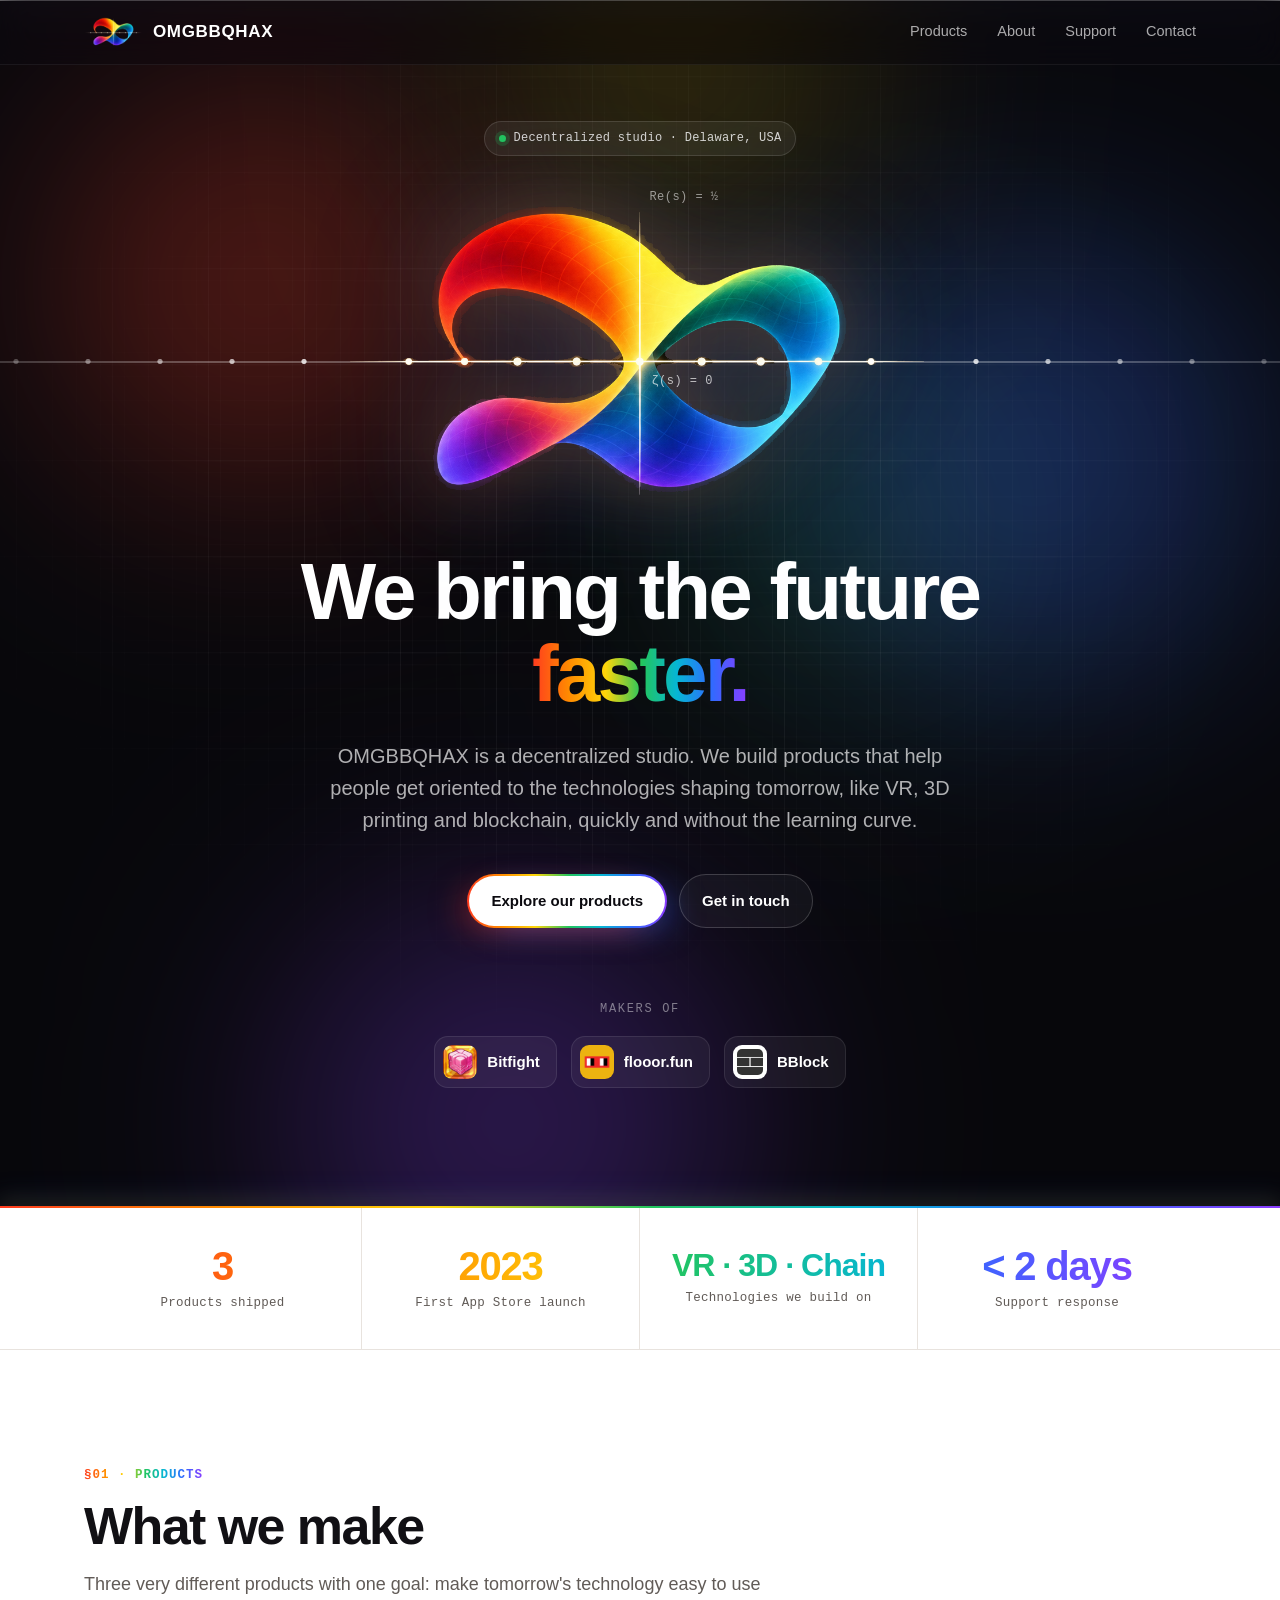
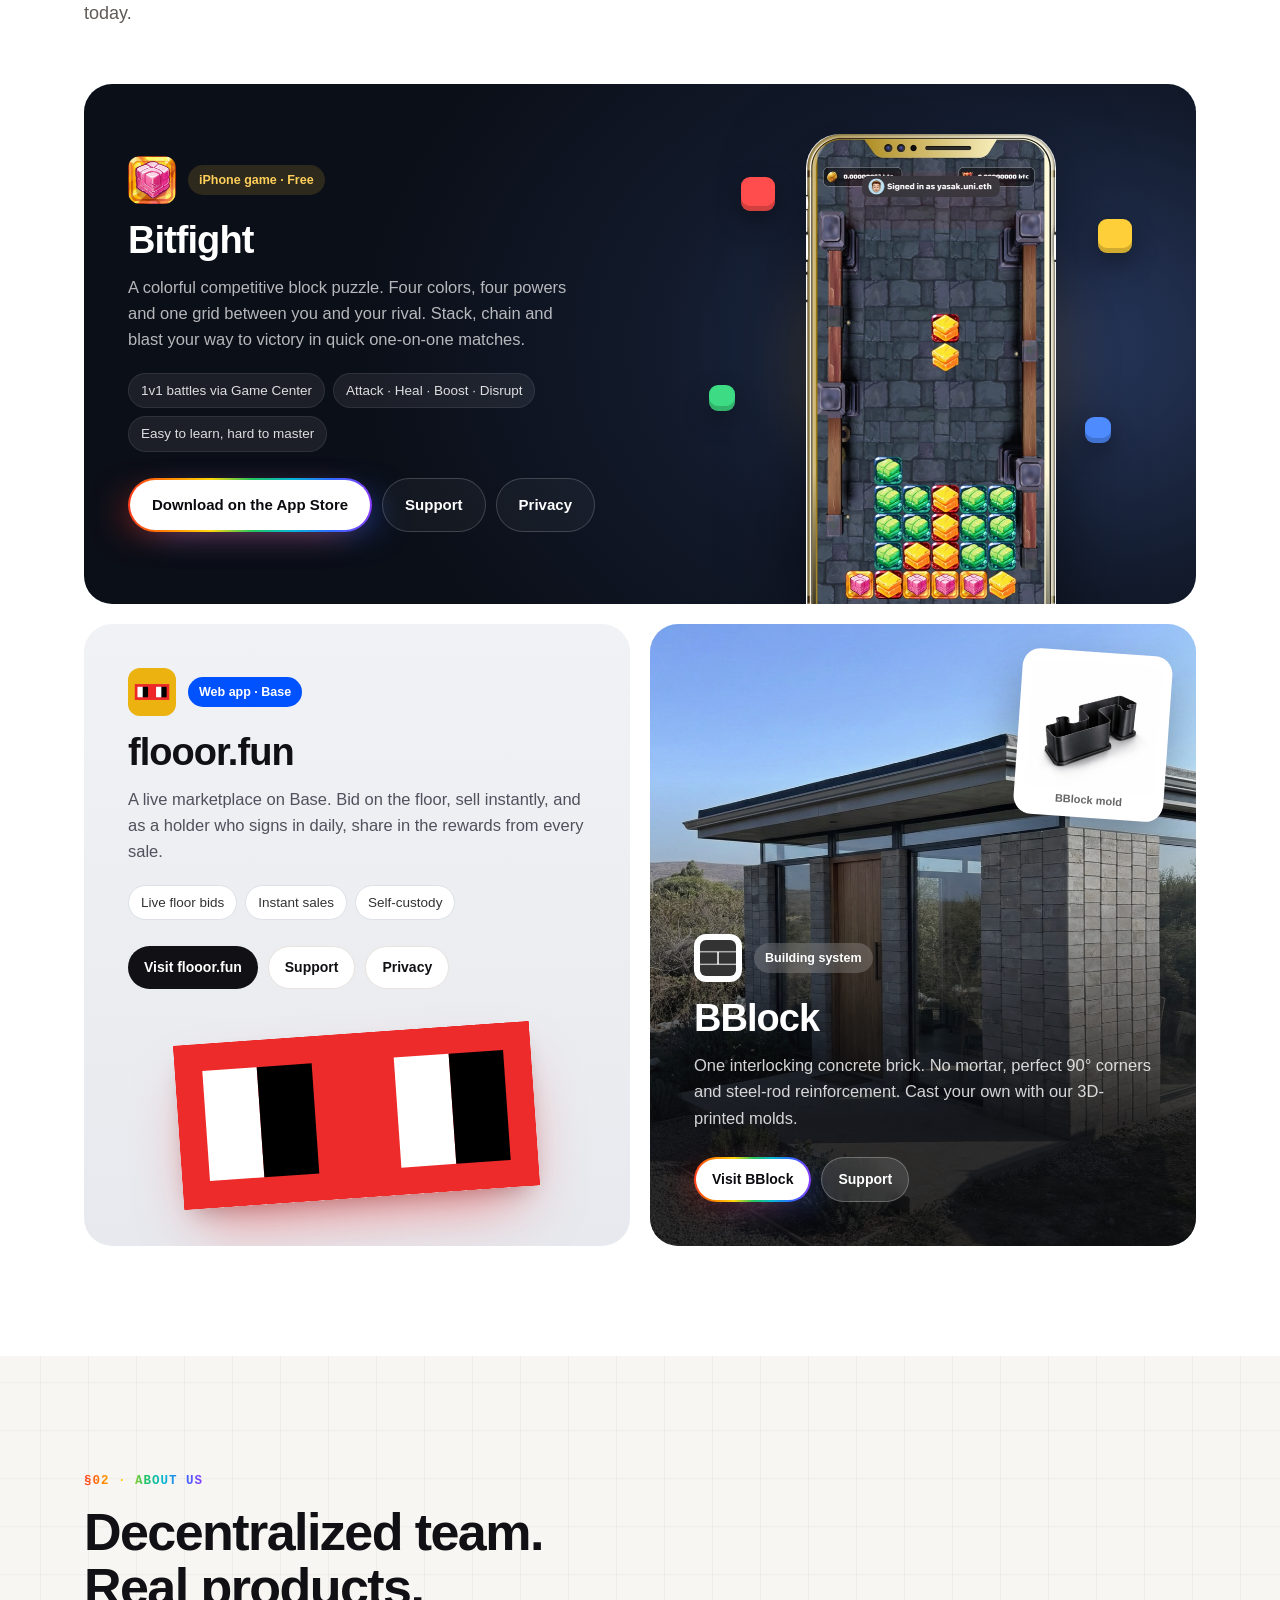
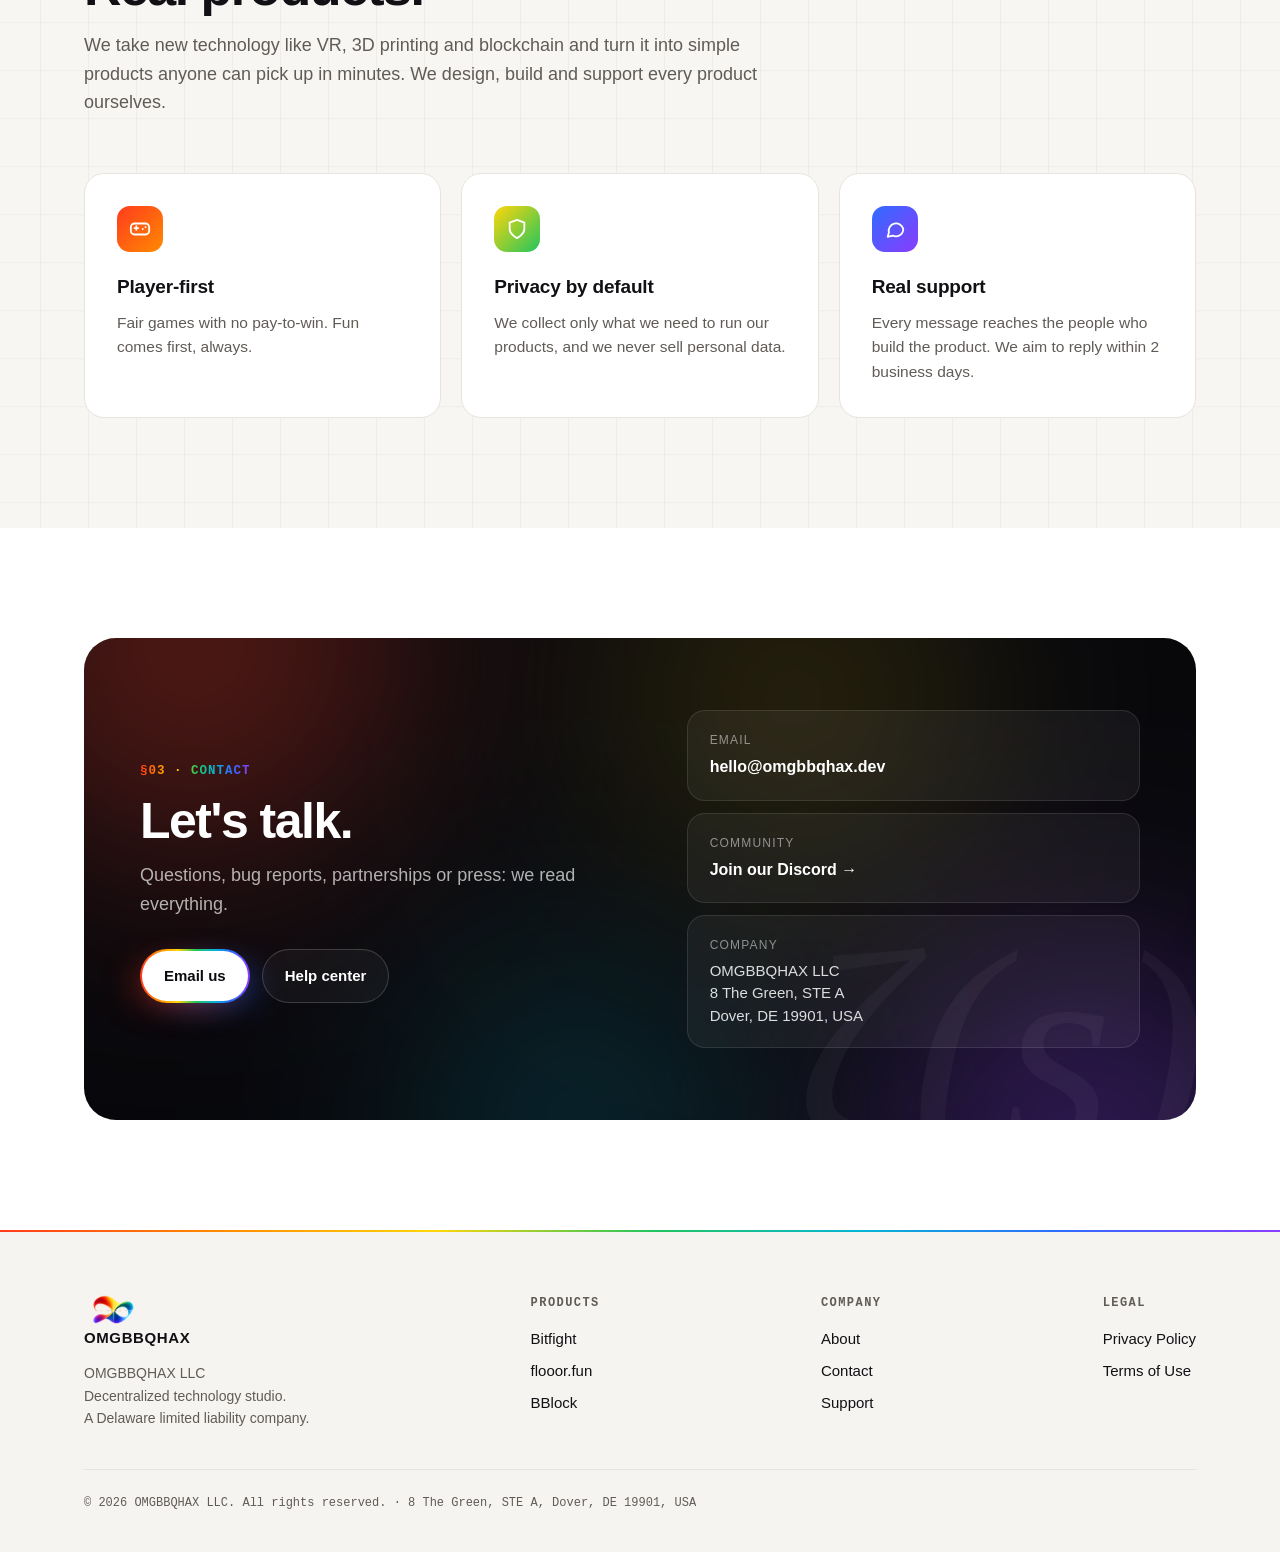
==== commit 66492627: "Theme the site from the logo: spectrum palette, complex-plane grid, critical line with zeros Co-Auth" ====
--- a/index.html
+++ b/index.html
@@ -53,6 +53,12 @@
     <div class="blob b1"></div><div class="blob b2"></div><div class="blob b3"></div><div class="blob b4"></div><div class="blob b5"></div>
     <div class="container">
       <span class="pill"><span class="dot"></span>Decentralized studio · Delaware, USA</span>
+      <figure class="hero-mark" aria-hidden="true">
+        <span class="axis"></span><span class="zeros l"></span><span class="zeros r"></span>
+        <span class="crit">Re(s) = ½</span>
+        <span class="origin">ζ(s) = 0</span>
+        <img src="assets/logo-mark.png" alt="" width="1044" height="569">
+      </figure>
       <h1>We bring the future<br><span class="grad">faster.</span></h1>
       <p class="lead">OMGBBQHAX is a decentralized studio. We build products that help people get oriented to the technologies shaping tomorrow, like VR, 3D printing and blockchain, quickly and without the learning curve.</p>
       <div class="hero-actions">
@@ -87,7 +93,7 @@
   <section class="section" id="products">
     <div class="container">
       <div class="section-head reveal">
-        <span class="eyebrow">Products</span>
+        <span class="eyebrow">§01 · Products</span>
         <h2>What we make</h2>
         <p>Three very different products with one goal: make tomorrow's technology easy to use today.</p>
       </div>
@@ -164,7 +170,7 @@
   <section class="section section-alt" id="about">
     <div class="container">
       <div class="section-head reveal">
-        <span class="eyebrow">About us</span>
+        <span class="eyebrow">§02 · About us</span>
         <h2>Decentralized team.<br>Real products.</h2>
         <p>We take new technology like VR, 3D printing and blockchain and turn it into simple products anyone can pick up in minutes. We design, build and support every product ourselves.</p>
       </div>
@@ -192,9 +198,9 @@
   <section class="section" id="contact">
     <div class="container">
       <div class="cta reveal">
-        <div class="blob b1"></div><div class="blob b2"></div><div class="blob b3"></div><div class="blob b4"></div>
+        <div class="blob b1"></div><div class="blob b2"></div><div class="blob b3"></div><div class="blob b4"></div><span class="zeta-wm" aria-hidden="true">ζ(s)</span>
         <div>
-          <span class="eyebrow" style="color:#ff8a5c">Contact</span>
+          <span class="eyebrow">§03 · Contact</span>
           <h2>Let's talk.</h2>
           <p>Questions, bug reports, partnerships or press: we read everything.</p>
           <div class="actions">
--- a/style.css
+++ b/style.css
@@ -261,3 +261,124 @@
 .brand-mark { background: none !important; box-shadow: 0 4px 14px -4px rgba(168,85,247,.6) !important; border-radius: 9px; }
 .brand-mark { width: 32px; height: 32px; border-radius: 8px; box-shadow: 0 4px 16px -4px rgba(168,85,247,.55) !important; }
 .brand-mark { width: auto !important; height: 32px !important; border-radius: 0 !important; box-shadow: none !important; background: none !important; }
+
+/* =========================================================
+   LOGO THEME — spectrum + complex plane (zeta, Re(s) = ½)
+   ========================================================= */
+:root {
+  --s-red: #ff3b1f; --s-orange: #ff8a00; --s-yellow: #ffd60a; --s-green: #22c55e;
+  --s-cyan: #06b6d4; --s-blue: #2f6bff; --s-violet: #8b3cff;
+  --spectrum: linear-gradient(90deg, var(--s-red), var(--s-orange) 17%, var(--s-yellow) 34%, var(--s-green) 51%, var(--s-cyan) 67%, var(--s-blue) 83%, var(--s-violet));
+  --mono: ui-monospace, "SF Mono", "JetBrains Mono", Menlo, monospace;
+  --night: #07070b;
+}
+a { color: var(--s-blue); }
+.hero, .cta { background: var(--night); }
+
+/* complex-plane grid: finer minor + major lines */
+.hero::before {
+  background-image:
+    linear-gradient(rgba(255,255,255,.055) 1px, transparent 1px),
+    linear-gradient(90deg, rgba(255,255,255,.055) 1px, transparent 1px),
+    linear-gradient(rgba(255,255,255,.022) 1px, transparent 1px),
+    linear-gradient(90deg, rgba(255,255,255,.022) 1px, transparent 1px);
+  background-size: 96px 96px, 96px 96px, 24px 24px, 24px 24px;
+  background-position: center center;
+}
+
+/* spectral glows, softer, arranged like the logo's colors */
+.blob { mix-blend-mode: screen; filter: blur(110px); }
+.hero .blob.b1 { background: var(--s-red);    opacity: .28; top: 6%;  left: 4%;  width: 420px; height: 420px; }
+.hero .blob.b5 { background: var(--s-yellow); opacity: .16; top: -10%; left: 38%; width: 380px; height: 380px; }
+.hero .blob.b4 { background: var(--s-green);  opacity: .16; top: 30%; right: 22%; bottom: auto; width: 320px; height: 320px; }
+.hero .blob.b3 { background: var(--s-blue);   opacity: .30; top: 20%; right: 2%; bottom: auto; left: auto; width: 440px; height: 440px; }
+.hero .blob.b2 { background: var(--s-violet); opacity: .26; top: auto; bottom: -12%; left: 22%; right: auto; width: 460px; height: 460px; }
+
+/* hero mark: the logo, with its real axis extended across the screen */
+.hero { padding-top: 120px; }
+.hero-mark { position: relative; width: min(600px, 92%); margin: 6px auto 34px; }
+.hero-mark img { position: relative; z-index: 2; width: 100%; filter: drop-shadow(0 0 40px rgba(255,140,40,.25)) drop-shadow(0 0 60px rgba(60,110,255,.25)); animation: breathe 7s ease-in-out infinite; }
+@keyframes breathe { 0%,100% { transform: scale(1); } 50% { transform: scale(1.015); } }
+.hero-mark .axis {
+  position: absolute; z-index: 1; top: 52.4%; left: -60vw; right: -60vw; height: 1px; transform: translateY(-.5px);
+  background: linear-gradient(90deg, transparent, rgba(255,255,255,.55) 30%, rgba(255,255,255,.55) 70%, transparent);
+}
+.hero-mark .axis::after { /* zeros on the axis */
+  content: ""; position: absolute; left: 0; right: 0; top: -3px; height: 7px;
+  background: radial-gradient(circle, rgba(255,255,255,.9) 2.2px, transparent 3px) center / 72px 7px repeat-x;
+  -webkit-mask-image: linear-gradient(90deg, transparent 22%, #000 38%, #000 62%, transparent 78%);
+  mask-image: linear-gradient(90deg, transparent 22%, #000 38%, #000 62%, transparent 78%);
+}
+.hero-mark .crit, .hero-mark .origin { position: absolute; z-index: 3; font-family: var(--mono); font-size: 12px; letter-spacing: .04em; color: rgba(255,255,255,.55); white-space: nowrap; }
+.hero-mark .crit { left: calc(49.9% + 10px); top: -2px; }
+.hero-mark .origin { left: calc(49.9% + 12px); top: calc(52.4% + 10px); color: rgba(255,255,255,.7); }
+
+.hero h1 { font-size: clamp(40px, 6.6vw, 80px); }
+.grad { background: var(--spectrum); -webkit-background-clip: text; background-clip: text; color: transparent; }
+.pill { font-family: var(--mono); font-size: 12px; letter-spacing: .02em; }
+.pill .dot { background: var(--s-green); box-shadow: 0 0 0 4px rgba(34,197,94,.2); }
+.makers span { font-family: var(--mono); }
+
+/* spectrum edge (like the ribbon) */
+.hero::after { background: var(--spectrum); background-size: 100% 100%; animation: none; height: 2px; box-shadow: 0 0 22px 2px rgba(255,214,10,.25), 0 0 30px 4px rgba(47,107,255,.25); }
+
+/* buttons: white core, spectral rim + glow */
+.btn-glow {
+  color: #0b0a0f; border: 2px solid transparent;
+  background: linear-gradient(#fff, #fff) padding-box, var(--spectrum) border-box;
+  box-shadow: -14px 8px 34px -12px rgba(255,59,31,.55), 14px 8px 34px -12px rgba(47,107,255,.6);
+}
+.btn-glow:hover { box-shadow: -14px 10px 40px -10px rgba(255,59,31,.7), 14px 10px 40px -10px rgba(47,107,255,.75); }
+
+/* math-style labels */
+.eyebrow { font-family: var(--mono); font-weight: 600; letter-spacing: .08em; background: var(--spectrum); -webkit-background-clip: text; background-clip: text; color: transparent; }
+.cta .eyebrow { color: transparent !important; }
+
+/* stats: each number takes a color from the ribbon */
+.stats { position: relative; }
+.stats strong { background-clip: text; -webkit-background-clip: text; color: transparent; }
+.stats li:nth-child(1) strong { background-image: linear-gradient(90deg, var(--s-red), var(--s-orange)); }
+.stats li:nth-child(2) strong { background-image: linear-gradient(90deg, var(--s-orange), var(--s-yellow)); }
+.stats li:nth-child(3) strong { background-image: linear-gradient(90deg, var(--s-green), var(--s-cyan)); }
+.stats li:nth-child(4) strong { background-image: linear-gradient(90deg, var(--s-blue), var(--s-violet)); }
+.stats span { font-family: var(--mono); font-size: 12.5px; letter-spacing: .02em; }
+
+/* light sections get the faint plane grid too */
+.section-alt { background-color: #f7f6f3; background-image: linear-gradient(rgba(0,0,0,.035) 1px, transparent 1px), linear-gradient(90deg, rgba(0,0,0,.035) 1px, transparent 1px); background-size: 48px 48px; background-position: center; }
+
+/* value icons in ribbon colors */
+.value .ic svg { stroke: #fff; }
+.value:nth-child(1) .ic { background: linear-gradient(135deg, var(--s-red), var(--s-orange)); }
+.value:nth-child(2) .ic { background: linear-gradient(135deg, var(--s-yellow), var(--s-green)); }
+.value:nth-child(3) .ic { background: linear-gradient(135deg, var(--s-blue), var(--s-violet)); }
+
+/* CTA: spectral glows + zeta watermark */
+.cta .blob.b1 { background: var(--s-red); opacity: .3; }
+.cta .blob.b2 { background: var(--s-violet); opacity: .32; }
+.cta .blob.b3 { background: var(--s-yellow); opacity: .14; }
+.cta .blob.b4 { background: var(--s-cyan); opacity: .2; }
+.zeta-wm { position: absolute; right: -10px; bottom: -70px; z-index: -1; font-family: "Times New Roman", Georgia, serif; font-style: italic; font-size: 280px; line-height: 1; color: rgba(255,255,255,.04); pointer-events: none; user-select: none; }
+
+/* footer: ribbon line */
+.site-footer { border-top: 0; position: relative; }
+.site-footer::before { content: ""; position: absolute; top: 0; left: 0; right: 0; height: 2px; background: var(--spectrum); }
+.copyright { font-family: var(--mono); font-size: 12px; }
+.footer-col h4 { font-family: var(--mono); }
+
+/* legal pages */
+.doc h1 { background: linear-gradient(90deg, var(--ink) 55%, var(--s-violet)); -webkit-background-clip: text; background-clip: text; color: transparent; }
+.doc .updated { font-family: var(--mono); font-size: 13px; }
+
+@media (max-width: 640px) {
+  .hero-mark .crit, .hero-mark .origin { font-size: 10px; }
+  .hero-mark .axis::after { background-size: 48px 7px; }
+  .zeta-wm { font-size: 180px; }
+}
+@media (prefers-reduced-motion: reduce) { .hero-mark img { animation: none; } }
+/* zeros only outside the logo (logo already draws its own) */
+.hero-mark .axis::after { display: none; }
+.hero-mark .zeros { position: absolute; z-index: 1; top: calc(52.4% - 3.5px); height: 7px; width: 60vw;
+  background: radial-gradient(circle, rgba(255,255,255,.85) 2.2px, transparent 3px) 0 0 / 72px 7px repeat-x; }
+.hero-mark .zeros.l { right: 100%; background-position: right 0 center; -webkit-mask-image: linear-gradient(90deg, transparent 40%, #000); mask-image: linear-gradient(90deg, transparent 40%, #000); }
+.hero-mark .zeros.r { left: 100%; background-position: left 0 center; -webkit-mask-image: linear-gradient(270deg, transparent 40%, #000); mask-image: linear-gradient(270deg, transparent 40%, #000); }
+@media (max-width: 640px) { .hero-mark .zeros { background-size: 48px 7px; } }
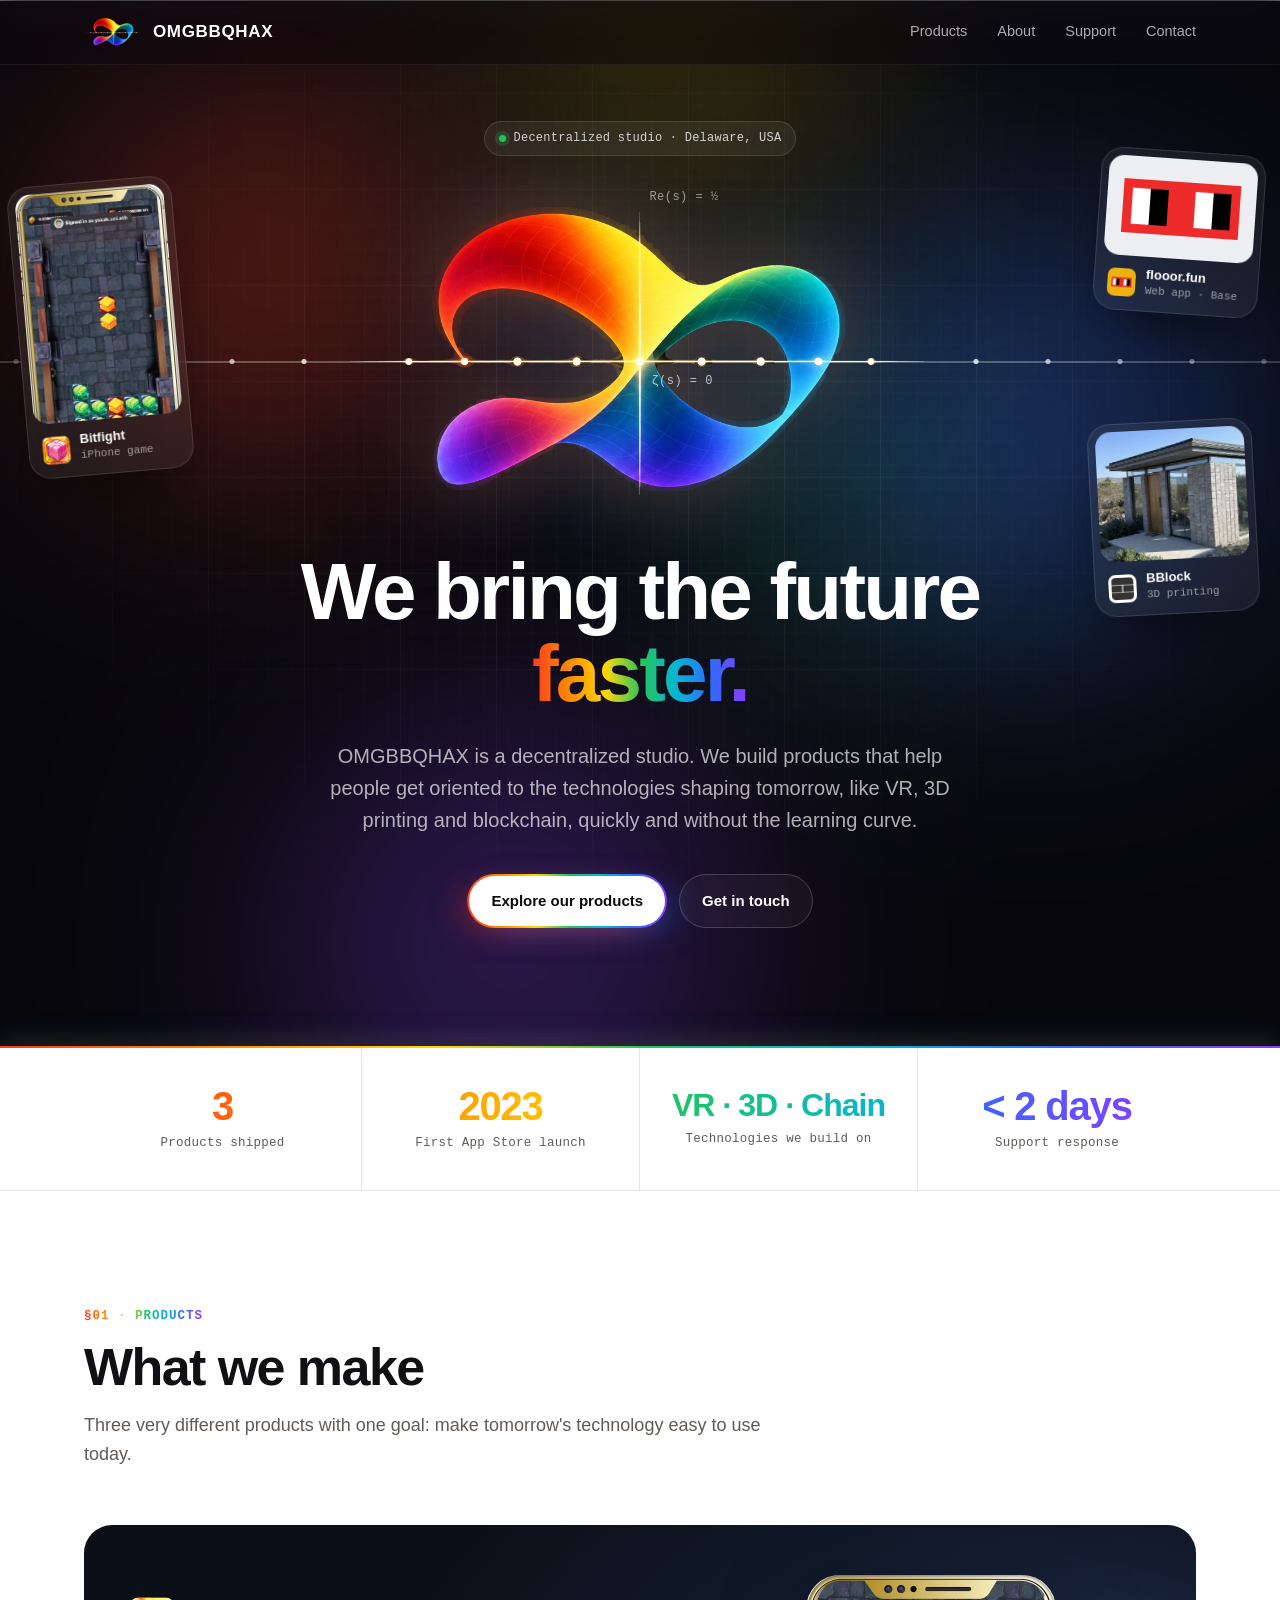
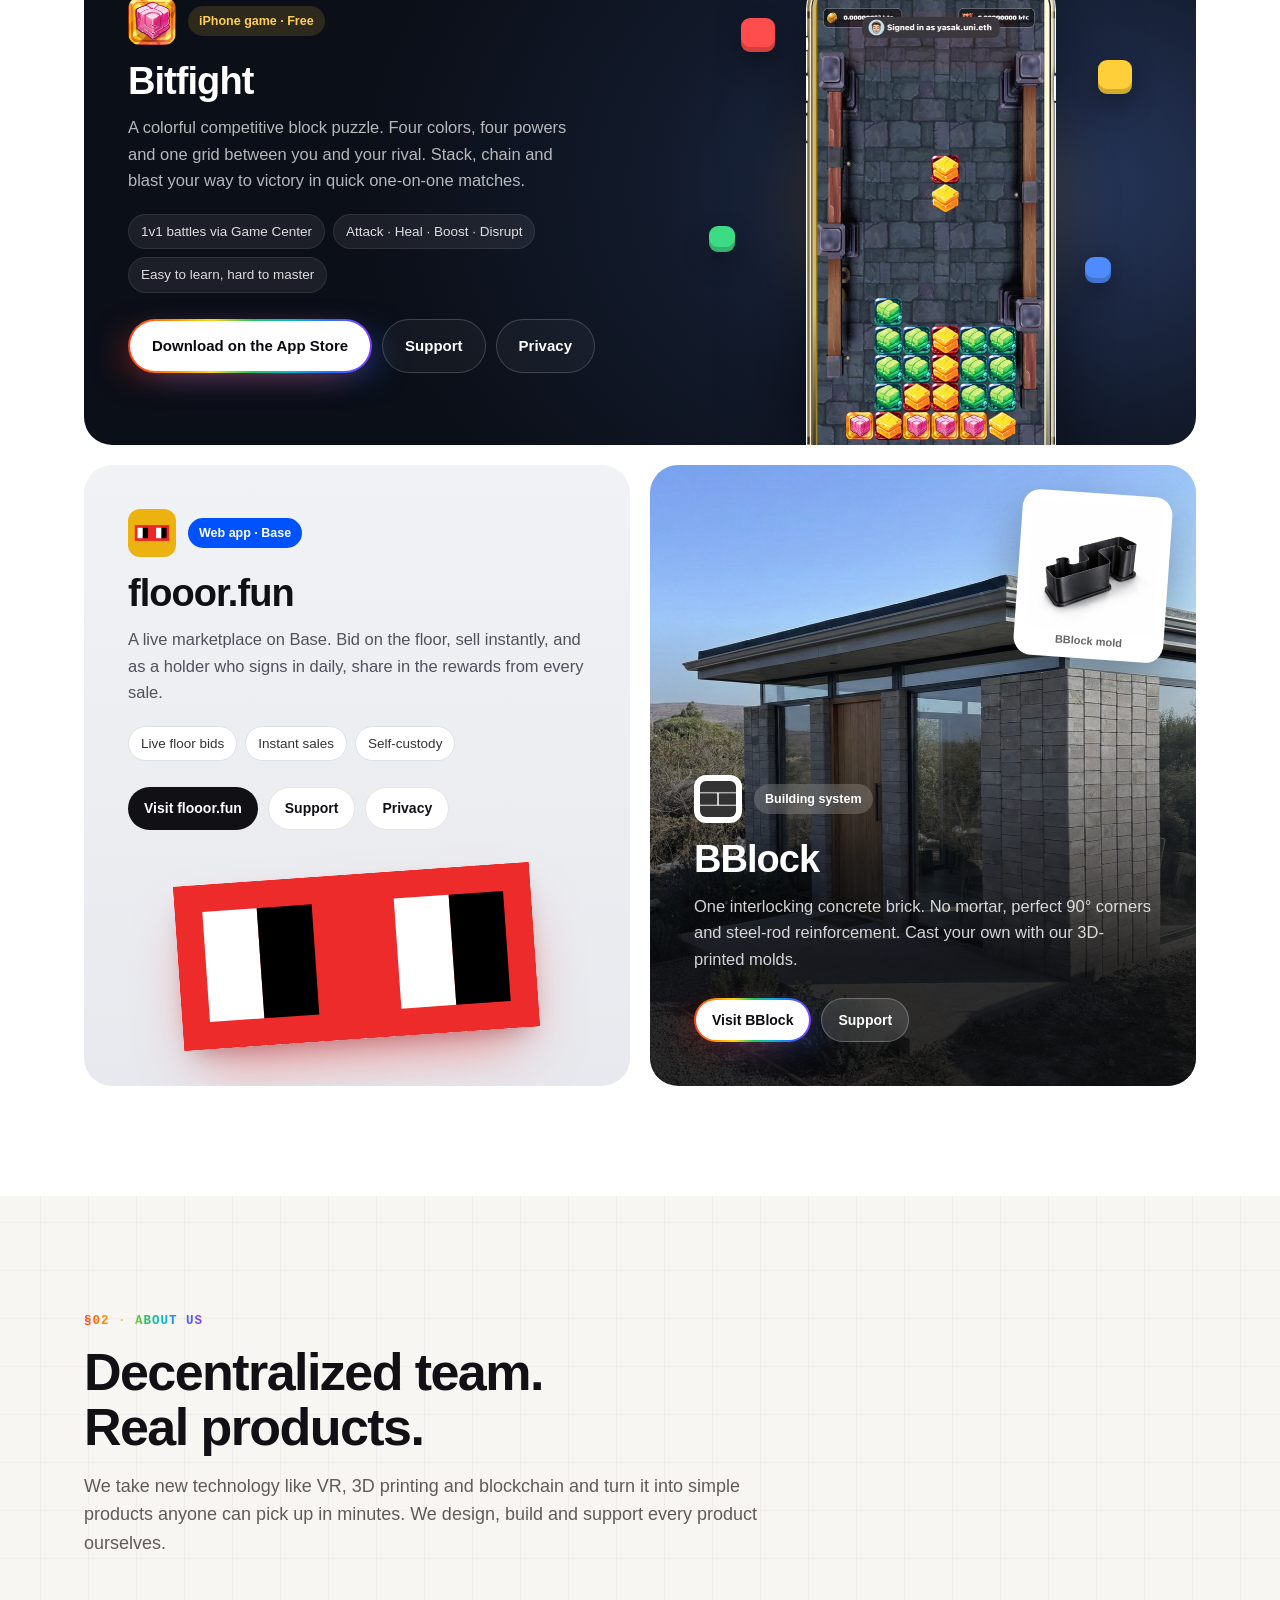
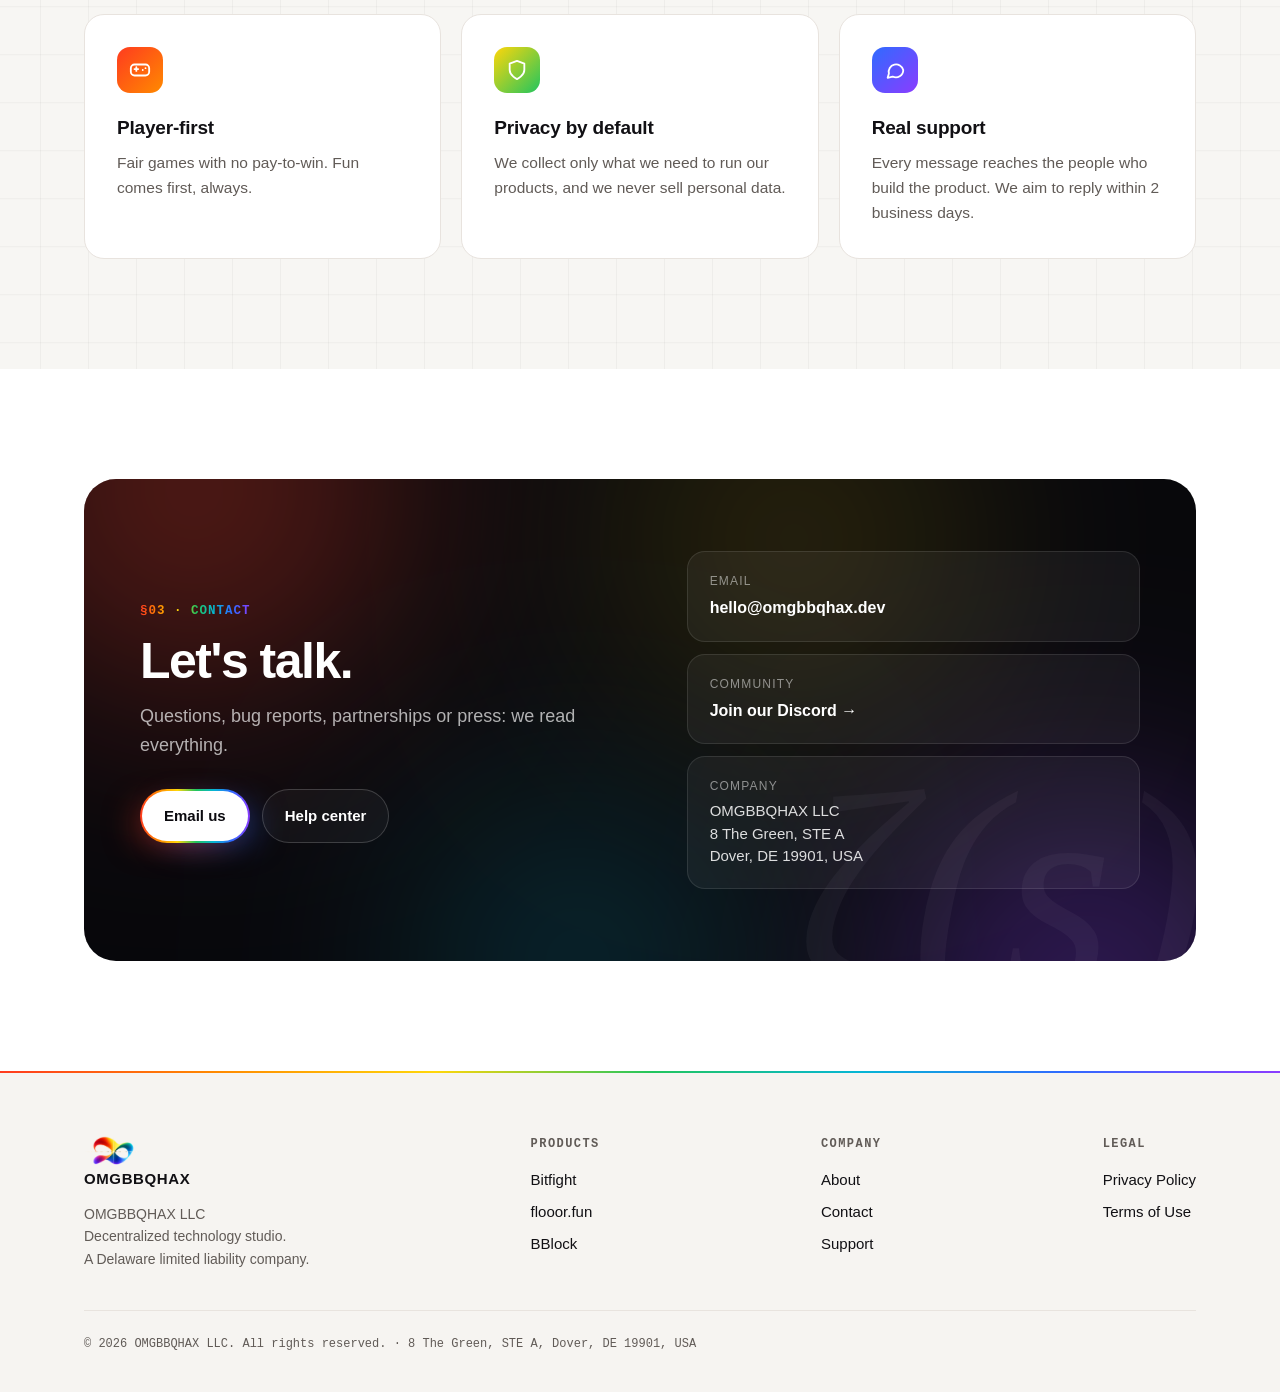
==== commit 6dea4387: "Hero: three products floating around the logo Co-Authored-By: Claude Opus 5.5 <noreply@anthropic.com" ====
--- a/index.html
+++ b/index.html
@@ -66,6 +66,21 @@
         <a class="btn btn-ghost-dark" href="#contact">Get in touch</a>
       </div>
 
+      <div class="orbit" aria-label="Our products">
+        <a class="orb orb-bitfight" href="#bitfight">
+          <span class="orb-media"><img src="assets/bitfight-screen.jpg" alt="" width="497" height="1000"></span>
+          <span class="orb-label"><img src="assets/bitfight-icon.png" alt="" width="28" height="28"><span><b>Bitfight</b><small>iPhone game</small></span></span>
+        </a>
+        <a class="orb orb-flooor" href="#flooor">
+          <span class="orb-media"><img src="assets/vr-gozluk.svg" alt="" width="720" height="332"></span>
+          <span class="orb-label"><img src="assets/flooor-icon.png" alt="" width="28" height="28"><span><b>flooor.fun</b><small>Web app · Base</small></span></span>
+        </a>
+        <a class="orb orb-bblock" href="#bblock">
+          <span class="orb-media"><img src="assets/bblock-house.jpg" alt="" width="1045" height="1400"></span>
+          <span class="orb-label"><img class="contain" src="assets/bblock-logo.png" alt="" width="28" height="28"><span><b>BBlock</b><small>3D printing</small></span></span>
+        </a>
+      </div>
+
       <div class="makers">
         <span>Makers of</span>
         <ul>
--- a/style.css
+++ b/style.css
@@ -382,3 +382,56 @@
 .hero-mark .zeros.l { right: 100%; background-position: right 0 center; -webkit-mask-image: linear-gradient(90deg, transparent 40%, #000); mask-image: linear-gradient(90deg, transparent 40%, #000); }
 .hero-mark .zeros.r { left: 100%; background-position: left 0 center; -webkit-mask-image: linear-gradient(270deg, transparent 40%, #000); mask-image: linear-gradient(270deg, transparent 40%, #000); }
 @media (max-width: 640px) { .hero-mark .zeros { background-size: 48px 7px; } }
+
+/* ---------- products orbiting the hero ---------- */
+.orbit { display: none; }
+@media (min-width: 1120px) {
+  .hero .container { position: static; }
+  .orbit { display: block; position: absolute; inset: 0; z-index: 1; pointer-events: none; }
+  .orb {
+    position: absolute; pointer-events: auto; width: 210px; text-decoration: none; color: #fff;
+    border-radius: 22px; padding: 8px; background: rgba(255,255,255,.06);
+    border: 1px solid rgba(255,255,255,.12); backdrop-filter: blur(14px); -webkit-backdrop-filter: blur(14px);
+    box-shadow: 0 30px 60px -24px rgba(0,0,0,.7);
+    transition: transform .4s cubic-bezier(.2,.8,.2,1), border-color .3s, background .3s;
+    animation: orbFloat 9s ease-in-out infinite;
+  }
+  .orb:hover { border-color: rgba(255,255,255,.35); background: rgba(255,255,255,.1); animation-play-state: paused; transform: translateY(-6px) rotate(0deg) !important; }
+  .orb::before { /* spectral rim on hover */
+    content: ""; position: absolute; inset: -1px; border-radius: inherit; padding: 1px; background: var(--spectrum); opacity: 0; transition: opacity .3s;
+    -webkit-mask: linear-gradient(#000 0 0) content-box, linear-gradient(#000 0 0); -webkit-mask-composite: xor; mask-composite: exclude;
+  }
+  .orb:hover::before { opacity: 1; }
+  .orb-media { display: block; border-radius: 15px; overflow: hidden; }
+  .orb-media img { width: 100%; height: 100%; object-fit: cover; }
+  .orb-label { display: flex; align-items: center; gap: 10px; padding: 10px 6px 4px; text-align: left; }
+  .orb-label > img { width: 28px; height: 28px; border-radius: 7px; background: #fff; object-fit: cover; }
+  .orb-label > img.contain { object-fit: contain; padding: 3px; }
+  .orb-label b { display: block; font-size: 14.5px; line-height: 1.2; }
+  .orb-label small { display: block; font-family: var(--mono); font-size: 11px; color: rgba(255,255,255,.55); }
+
+  .orb-bitfight { left: max(28px, calc(50% - 610px)); top: 170px; transform: rotate(-5deg); }
+  .orb-bitfight .orb-media { height: 290px; background: linear-gradient(160deg, #1b2436, #0e131d); }
+  .orb-bitfight .orb-media img { object-position: top; }
+
+  .orb-flooor { right: max(28px, calc(50% - 610px)); top: 150px; transform: rotate(4deg); animation-delay: -3s; }
+  .orb-flooor .orb-media { height: 130px; background: #eceef2; display: grid; place-items: center; }
+  .orb-flooor .orb-media img { width: 78%; height: auto; object-fit: contain; }
+
+  .orb-bblock { right: max(60px, calc(50% - 560px)); top: 470px; transform: rotate(-3deg); animation-delay: -6s; }
+  .orb-bblock .orb-media { height: 170px; }
+
+  @keyframes orbFloat { 0%,100% { translate: 0 0; } 50% { translate: 0 -12px; } }
+  .hero .makers { display: none; }
+}
+@media (prefers-reduced-motion: reduce) { .orb { animation: none; } }
+@media (min-width: 1120px) and (max-width: 1359px) {
+  .orb { width: 165px; padding: 7px; }
+  .orb-label b { font-size: 13px; }
+  .orb-bitfight { left: 18px; top: 180px; }
+  .orb-bitfight .orb-media { height: 230px; }
+  .orb-flooor { right: 18px; top: 150px; }
+  .orb-flooor .orb-media { height: 100px; }
+  .orb-bblock { right: 24px; top: 420px; }
+  .orb-bblock .orb-media { height: 130px; }
+}
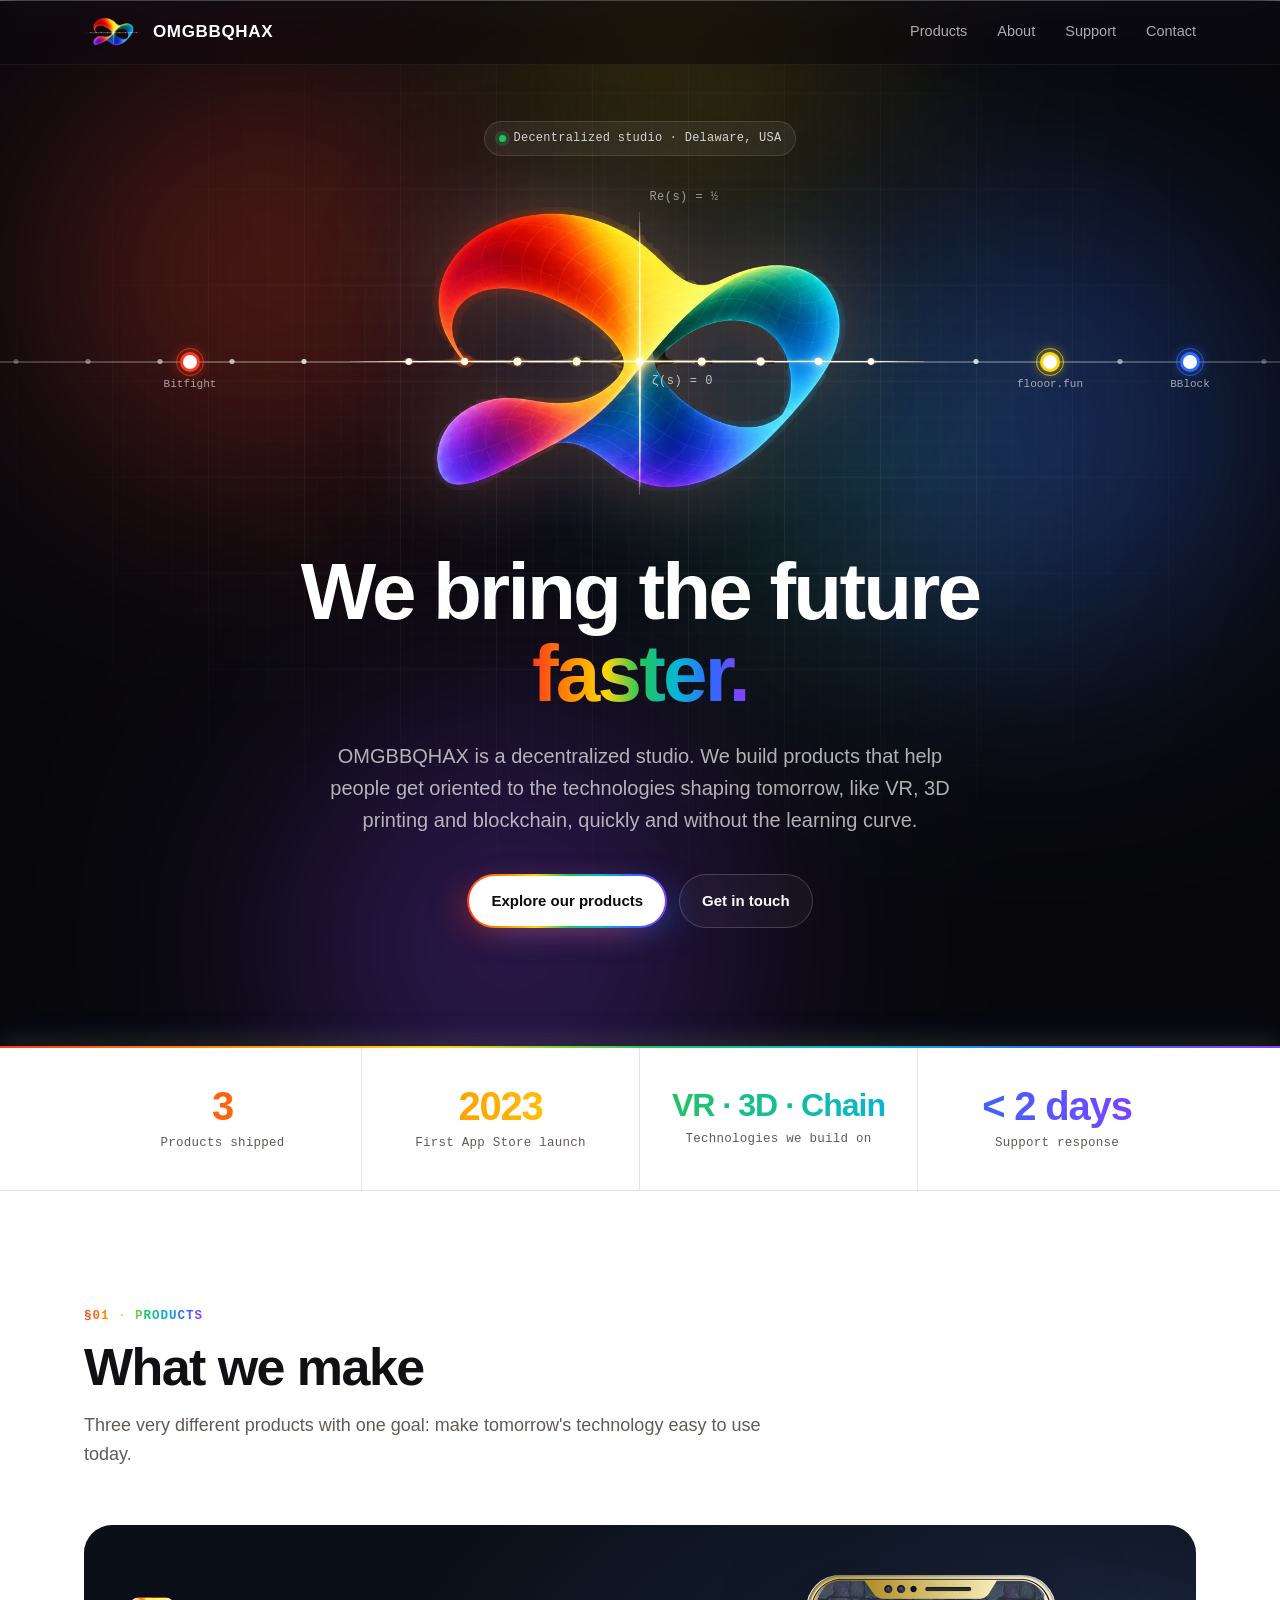
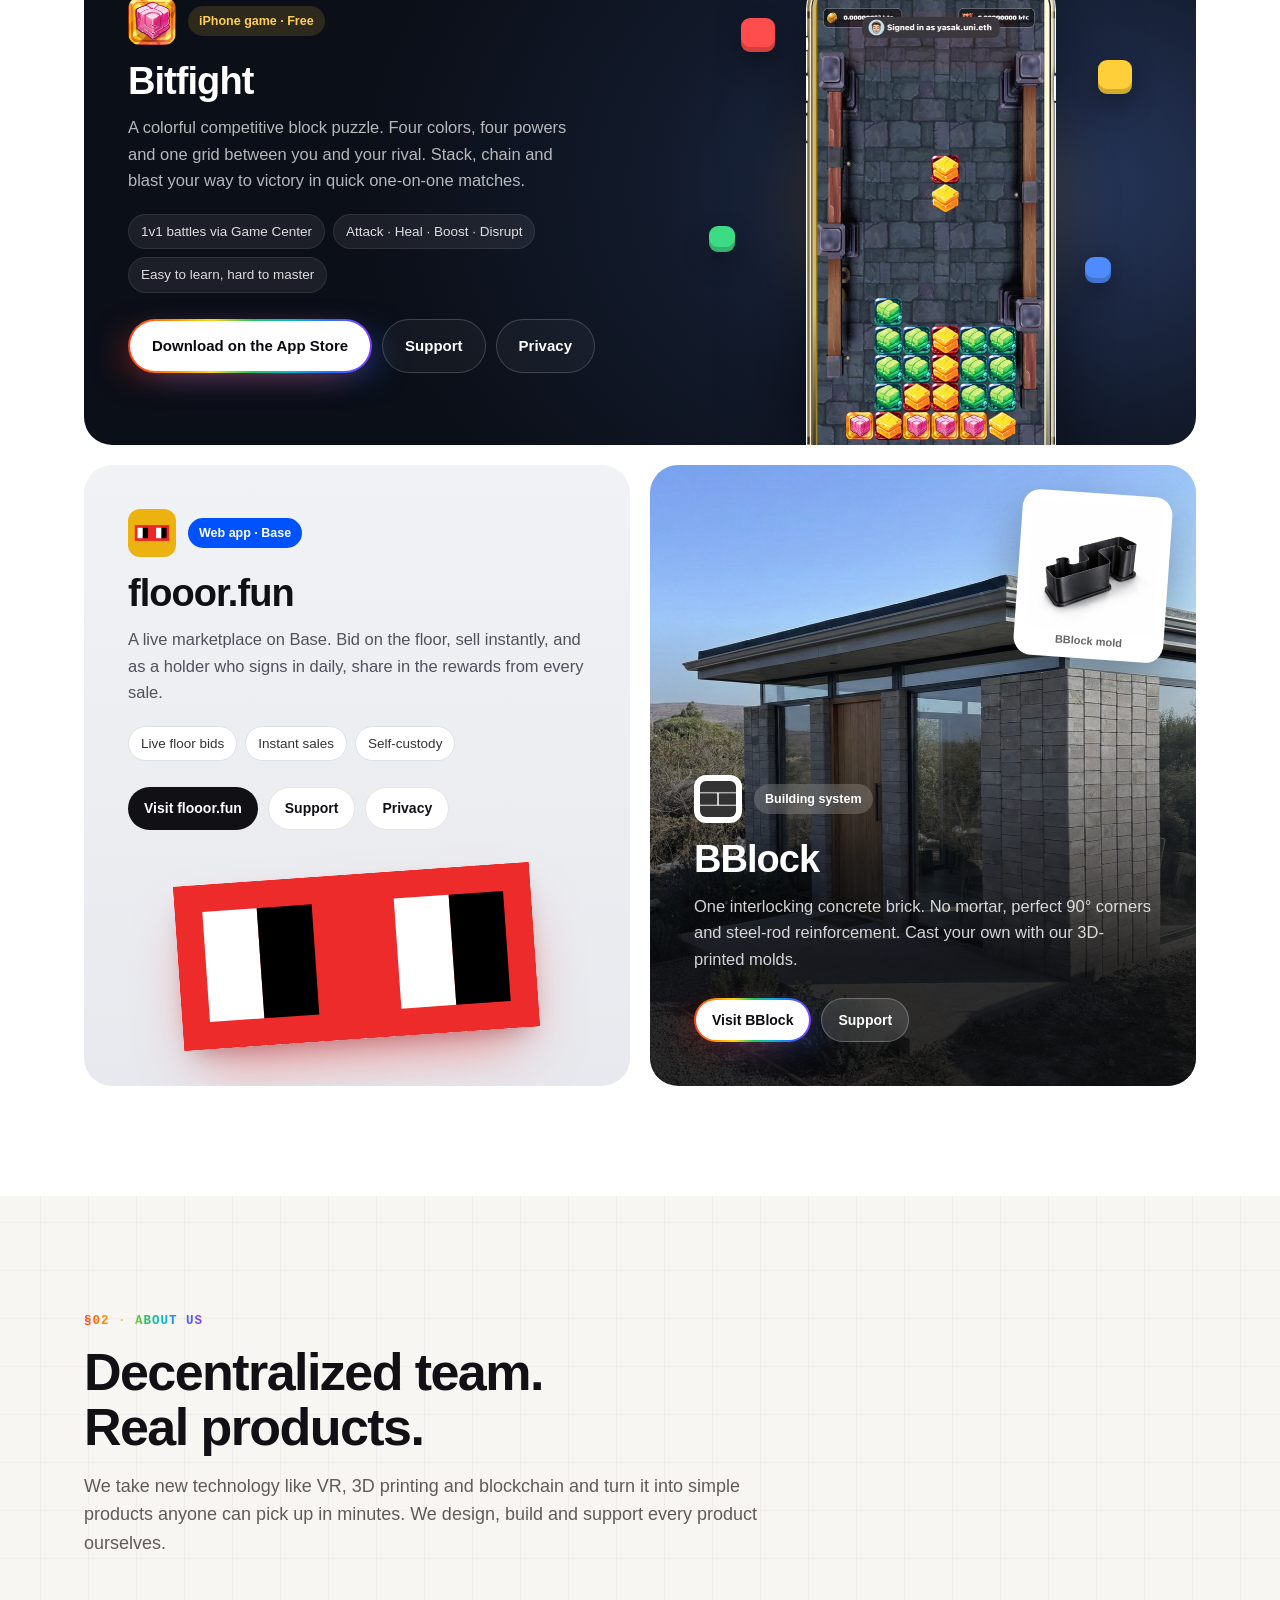
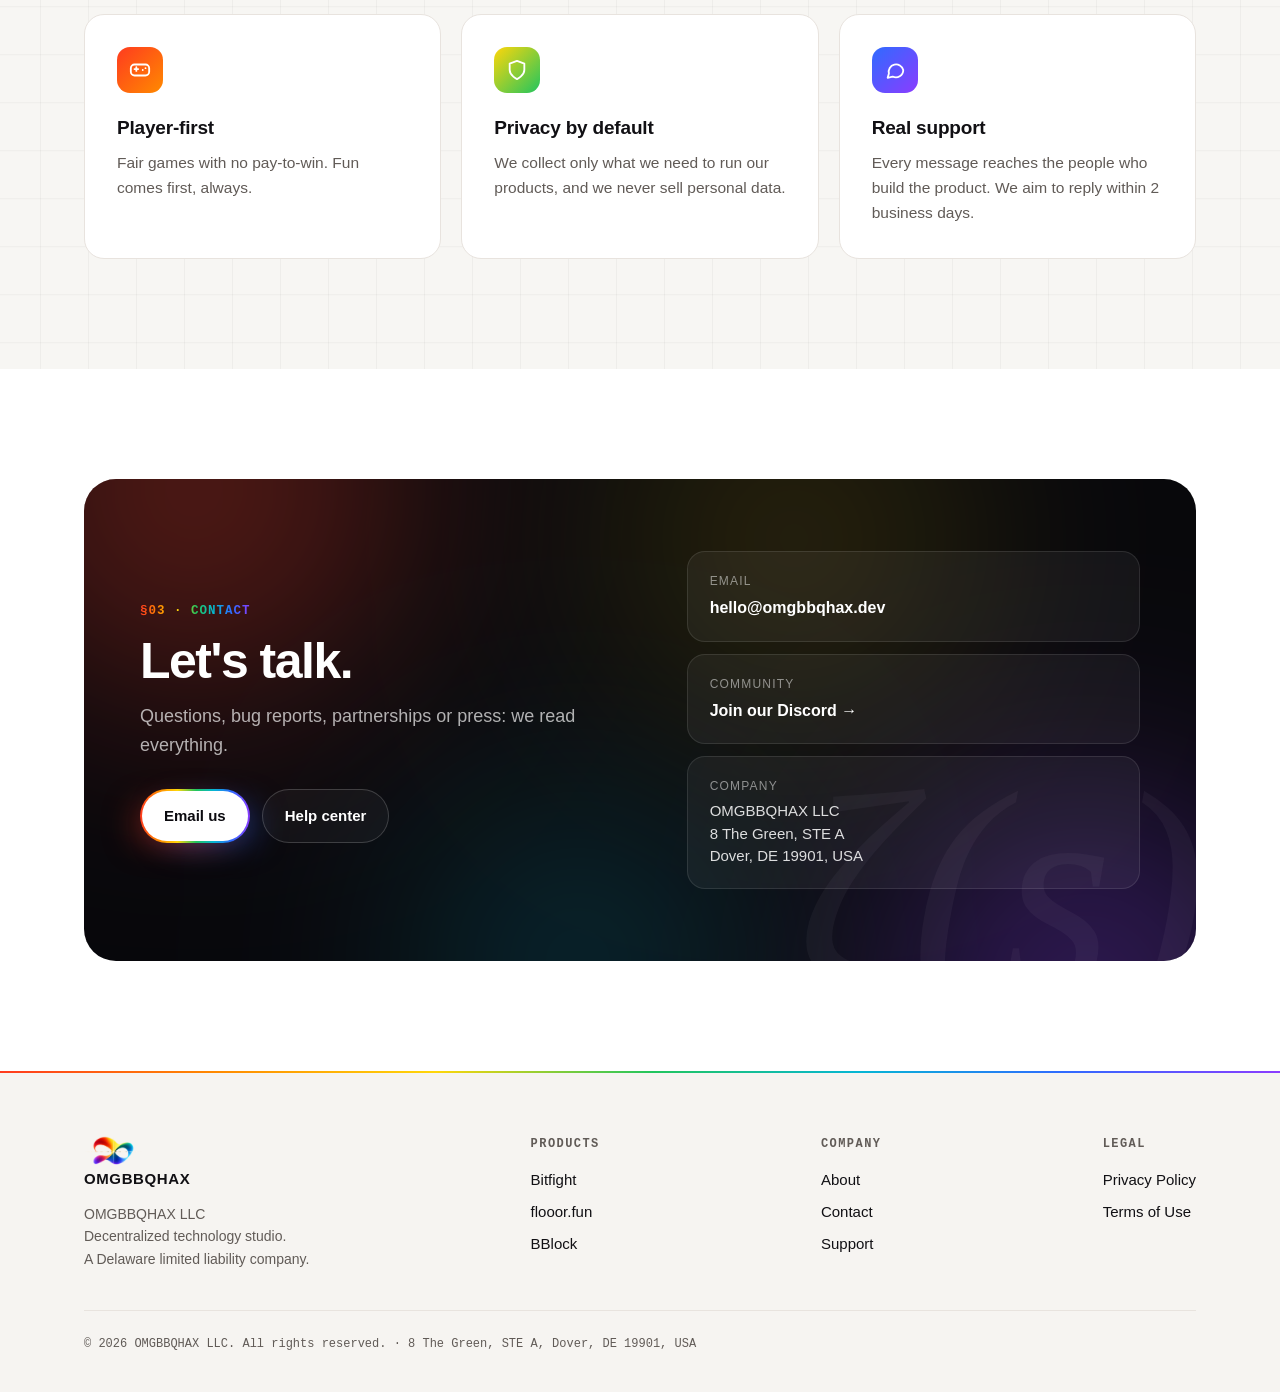
==== commit 915270f4: "Hero: products as clickable zeros on the critical axis Co-Authored-By: Claude Opus 5.5 <noreply@anth" ====
--- a/index.html
+++ b/index.html
@@ -53,10 +53,18 @@
     <div class="blob b1"></div><div class="blob b2"></div><div class="blob b3"></div><div class="blob b4"></div><div class="blob b5"></div>
     <div class="container">
       <span class="pill"><span class="dot"></span>Decentralized studio · Delaware, USA</span>
-      <figure class="hero-mark" aria-hidden="true">
-        <span class="axis"></span><span class="zeros l"></span><span class="zeros r"></span>
-        <span class="crit">Re(s) = ½</span>
-        <span class="origin">ζ(s) = 0</span>
+      <figure class="hero-mark">
+        <span class="axis" aria-hidden="true"></span><span class="zeros l" aria-hidden="true"></span><span class="zeros r" aria-hidden="true"></span>
+        <span class="crit" aria-hidden="true">Re(s) = ½</span>
+        <span class="origin" aria-hidden="true">ζ(s) = 0</span>
+        <nav class="pz" aria-label="Our products">
+          <a class="pz-dot z1" href="#bitfight" style="--c:#ff3b1f"><i></i><span class="pz-name">Bitfight</span>
+            <span class="pz-pop"><img src="assets/bitfight-icon.png" alt="" width="32" height="32"><span><b>Bitfight</b><small>iPhone game</small></span></span></a>
+          <a class="pz-dot z2" href="#flooor" style="--c:#ffd60a"><i></i><span class="pz-name">flooor.fun</span>
+            <span class="pz-pop"><img src="assets/flooor-icon.png" alt="" width="32" height="32"><span><b>flooor.fun</b><small>Web app · Base</small></span></span></a>
+          <a class="pz-dot z3" href="#bblock" style="--c:#2f6bff"><i></i><span class="pz-name">BBlock</span>
+            <span class="pz-pop"><img class="contain" src="assets/bblock-logo.png" alt="" width="32" height="32"><span><b>BBlock</b><small>3D printing</small></span></span></a>
+        </nav>
         <img src="assets/logo-mark.png" alt="" width="1044" height="569">
       </figure>
       <h1>We bring the future<br><span class="grad">faster.</span></h1>
@@ -66,20 +74,6 @@
         <a class="btn btn-ghost-dark" href="#contact">Get in touch</a>
       </div>
 
-      <div class="orbit" aria-label="Our products">
-        <a class="orb orb-bitfight" href="#bitfight">
-          <span class="orb-media"><img src="assets/bitfight-screen.jpg" alt="" width="497" height="1000"></span>
-          <span class="orb-label"><img src="assets/bitfight-icon.png" alt="" width="28" height="28"><span><b>Bitfight</b><small>iPhone game</small></span></span>
-        </a>
-        <a class="orb orb-flooor" href="#flooor">
-          <span class="orb-media"><img src="assets/vr-gozluk.svg" alt="" width="720" height="332"></span>
-          <span class="orb-label"><img src="assets/flooor-icon.png" alt="" width="28" height="28"><span><b>flooor.fun</b><small>Web app · Base</small></span></span>
-        </a>
-        <a class="orb orb-bblock" href="#bblock">
-          <span class="orb-media"><img src="assets/bblock-house.jpg" alt="" width="1045" height="1400"></span>
-          <span class="orb-label"><img class="contain" src="assets/bblock-logo.png" alt="" width="28" height="28"><span><b>BBlock</b><small>3D printing</small></span></span>
-        </a>
-      </div>
 
       <div class="makers">
         <span>Makers of</span>
--- a/style.css
+++ b/style.css
@@ -435,3 +435,65 @@
   .orb-bblock { right: 24px; top: 420px; }
   .orb-bblock .orb-media { height: 130px; }
 }
+/* orbit: smaller, quieter */
+@media (min-width: 1120px) {
+  .orb { width: 128px !important; padding: 5px !important; border-radius: 16px; opacity: .78; box-shadow: 0 18px 36px -20px rgba(0,0,0,.7); background: rgba(255,255,255,.045); border-color: rgba(255,255,255,.09); transition: opacity .3s, transform .4s cubic-bezier(.2,.8,.2,1), border-color .3s; }
+  .orb:hover { opacity: 1; }
+  .orb-media { border-radius: 11px; }
+  .orb-label { gap: 7px; padding: 7px 3px 2px; }
+  .orb-label > img { width: 20px; height: 20px; border-radius: 5px; }
+  .orb-label b { font-size: 12px !important; }
+  .orb-label small { font-size: 9.5px; }
+  .orb-bitfight .orb-media { height: 150px !important; }
+  .orb-flooor .orb-media { height: 62px !important; background: #f5c518 !important; }
+  .orb-flooor .orb-media img { width: 72%; }
+  .orb-bblock .orb-media { height: 84px !important; }
+  .orb-bitfight { left: max(24px, calc(50% - 640px)) !important; top: 230px !important; transform: rotate(-4deg); }
+  .orb-flooor { right: max(24px, calc(50% - 640px)) !important; top: 190px !important; transform: rotate(3deg); }
+  .orb-bblock { right: max(48px, calc(50% - 600px)) !important; top: 430px !important; transform: rotate(-2deg); }
+  @keyframes orbFloat { 0%,100% { translate: 0 0; } 50% { translate: 0 -8px; } }
+}
+
+/* ---------- products as clickable zeros on the critical axis ---------- */
+.orbit { display: none !important; }
+.pz { position: absolute; inset: 0; z-index: 4; pointer-events: none; }
+.pz-dot { position: absolute; top: 52.4%; width: 0; height: 0; pointer-events: auto; text-decoration: none; color: #fff; }
+.pz-dot.z1 { left: -150px; }
+.pz-dot.z2 { left: calc(100% + 110px); }
+.pz-dot.z3 { left: calc(100% + 250px); }
+.pz-dot i { /* the zero */
+  position: absolute; left: -7px; top: -7px; width: 14px; height: 14px; border-radius: 50%;
+  background: #fff; box-shadow: 0 0 0 3px var(--c), 0 0 14px 2px var(--c);
+  transition: transform .25s cubic-bezier(.2,.8,.2,1);
+}
+.pz-dot i::after { content: ""; position: absolute; inset: -7px; border-radius: 50%; border: 1px solid var(--c); opacity: .7; animation: zping 2.6s ease-out infinite; }
+.pz-dot.z2 i::after { animation-delay: -.9s; } .pz-dot.z3 i::after { animation-delay: -1.7s; }
+@keyframes zping { from { transform: scale(.6); opacity: .8; } to { transform: scale(2.2); opacity: 0; } }
+.pz-name { position: absolute; top: 14px; left: 50%; transform: translateX(-50%); font-family: var(--mono); font-size: 11px; color: rgba(255,255,255,.6); white-space: nowrap; transition: color .2s; }
+.pz-pop {
+  position: absolute; bottom: 18px; left: 50%; transform: translate(-50%, 6px); opacity: 0; pointer-events: none;
+  display: flex; align-items: center; gap: 9px; padding: 7px 12px 7px 7px; border-radius: 12px; white-space: nowrap;
+  background: rgba(20,18,28,.85); border: 1px solid rgba(255,255,255,.14); backdrop-filter: blur(10px); -webkit-backdrop-filter: blur(10px);
+  transition: opacity .2s, transform .2s; text-align: left;
+}
+.pz-pop img { width: 32px; height: 32px; border-radius: 8px; background: #fff; object-fit: cover; }
+.pz-pop img.contain { object-fit: contain; padding: 3px; }
+.pz-pop b { display: block; font-size: 13px; line-height: 1.2; }
+.pz-pop small { display: block; font-family: var(--mono); font-size: 10.5px; color: rgba(255,255,255,.6); }
+.pz-dot:hover i, .pz-dot:focus-visible i { transform: scale(1.35); }
+.pz-dot:hover .pz-name, .pz-dot:focus-visible .pz-name { color: #fff; }
+.pz-dot:hover .pz-pop, .pz-dot:focus-visible .pz-pop { opacity: 1; transform: translate(-50%, 0); }
+.pz-dot:focus-visible { outline: none; }
+.pz-dot:focus-visible i { outline: 2px solid #fff; outline-offset: 4px; }
+@media (max-width: 1000px) {
+  .pz-dot.z1 { left: 6%; } .pz-dot.z2 { left: 80%; } .pz-dot.z3 { left: 94%; }
+  .pz-dot.z1, .pz-dot.z2, .pz-dot.z3 { top: calc(52.4% + 0px); }
+  .pz-dot i { left: -5px; top: -5px; width: 10px; height: 10px; }
+  .pz-name { top: 11px; font-size: 9.5px; }
+}
+@media (max-width: 1000px) { .pz { display: none; } }
+@media (min-width: 1001px) { .hero .makers { display: none; } }
+@media (prefers-reduced-motion: reduce) { .pz-dot i::after { animation: none; } }
+@media (min-width: 1001px) and (max-width: 1239px) {
+  .pz-dot.z1 { left: -110px; } .pz-dot.z2 { left: calc(100% + 60px); } .pz-dot.z3 { left: calc(100% + 150px); }
+}
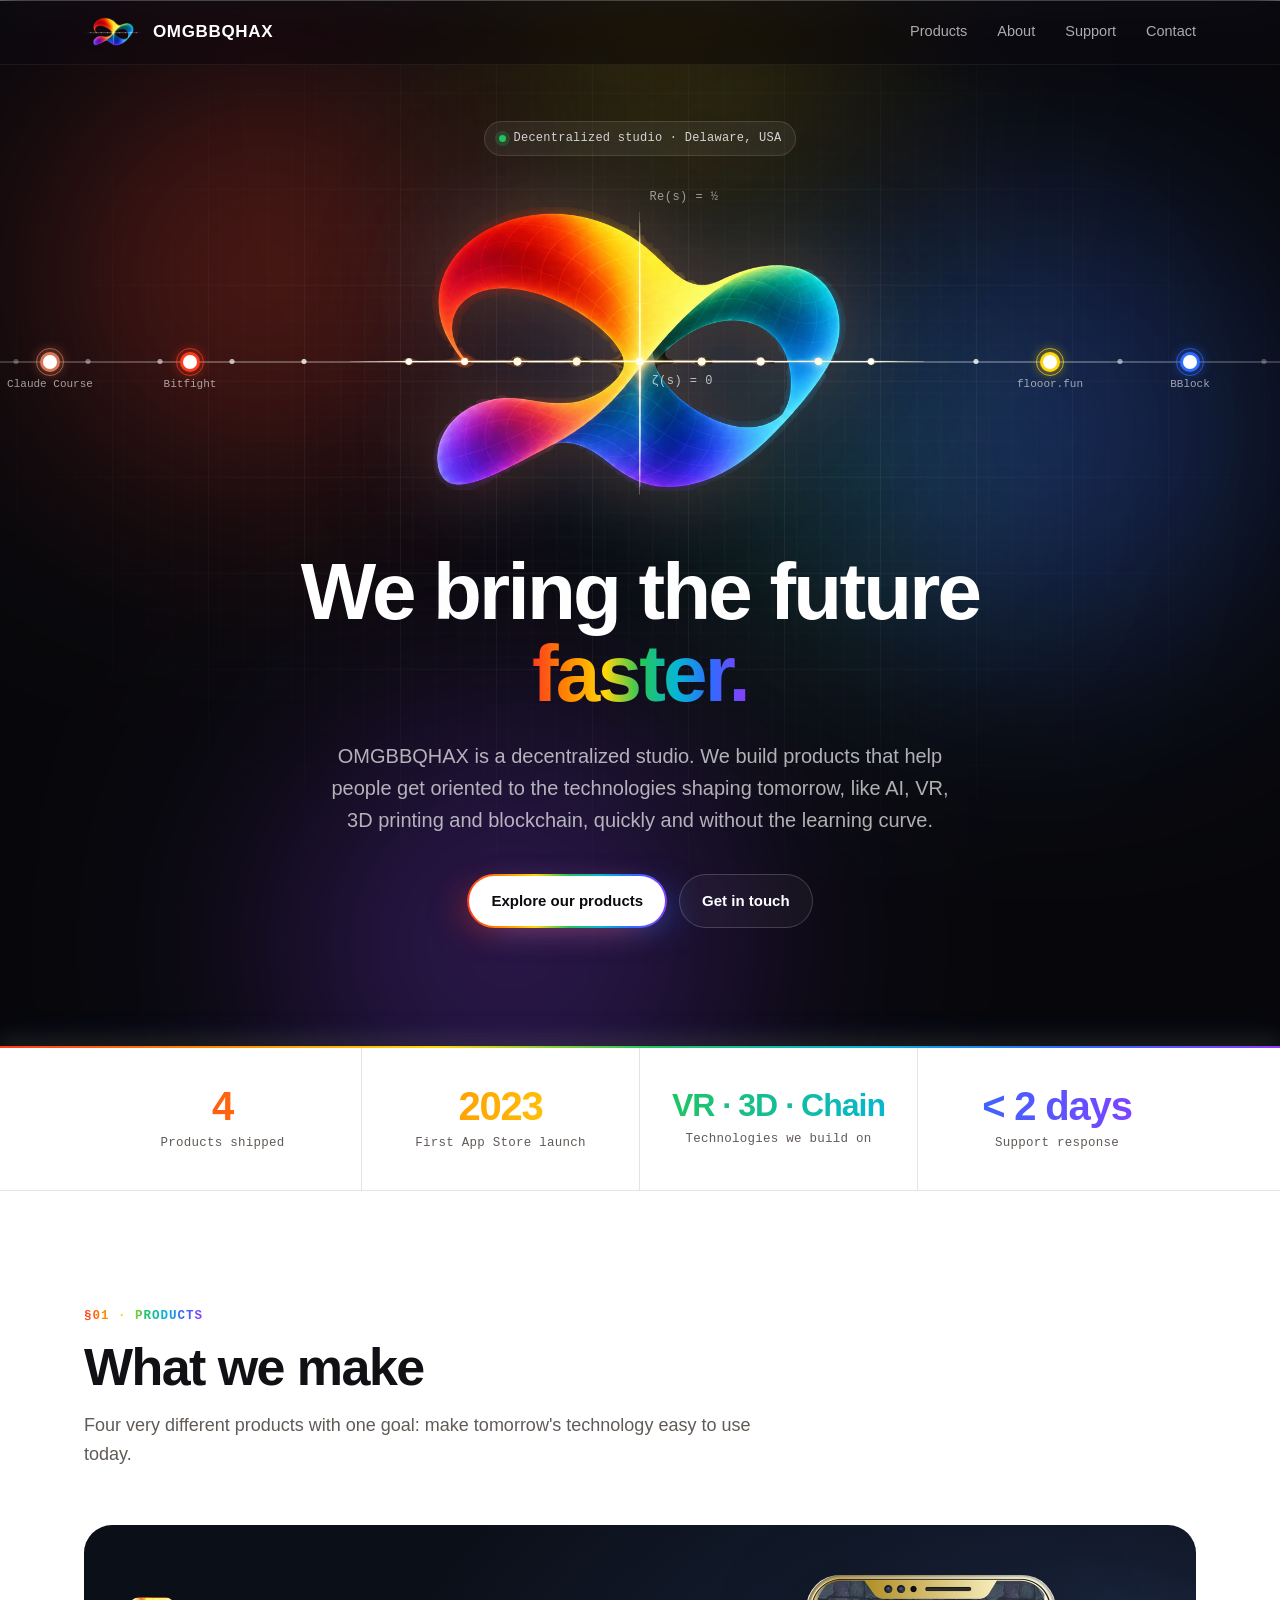
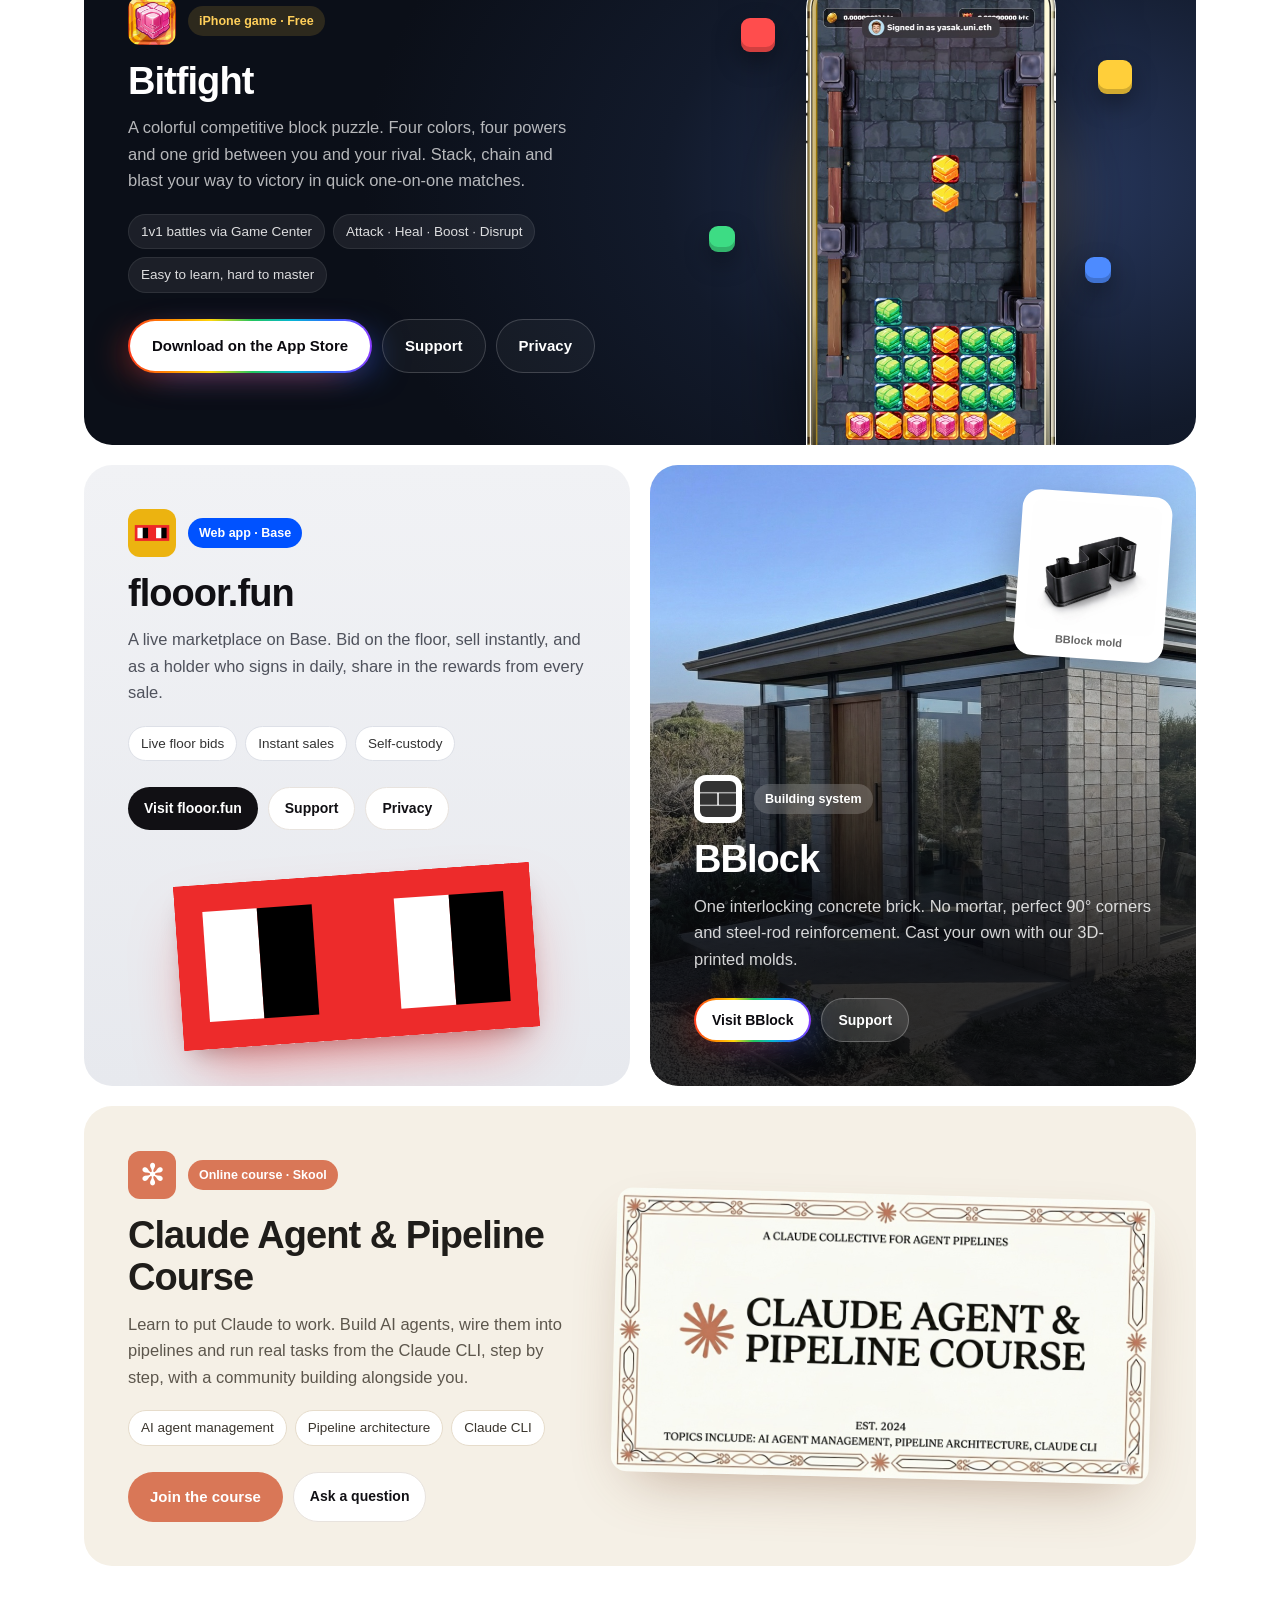
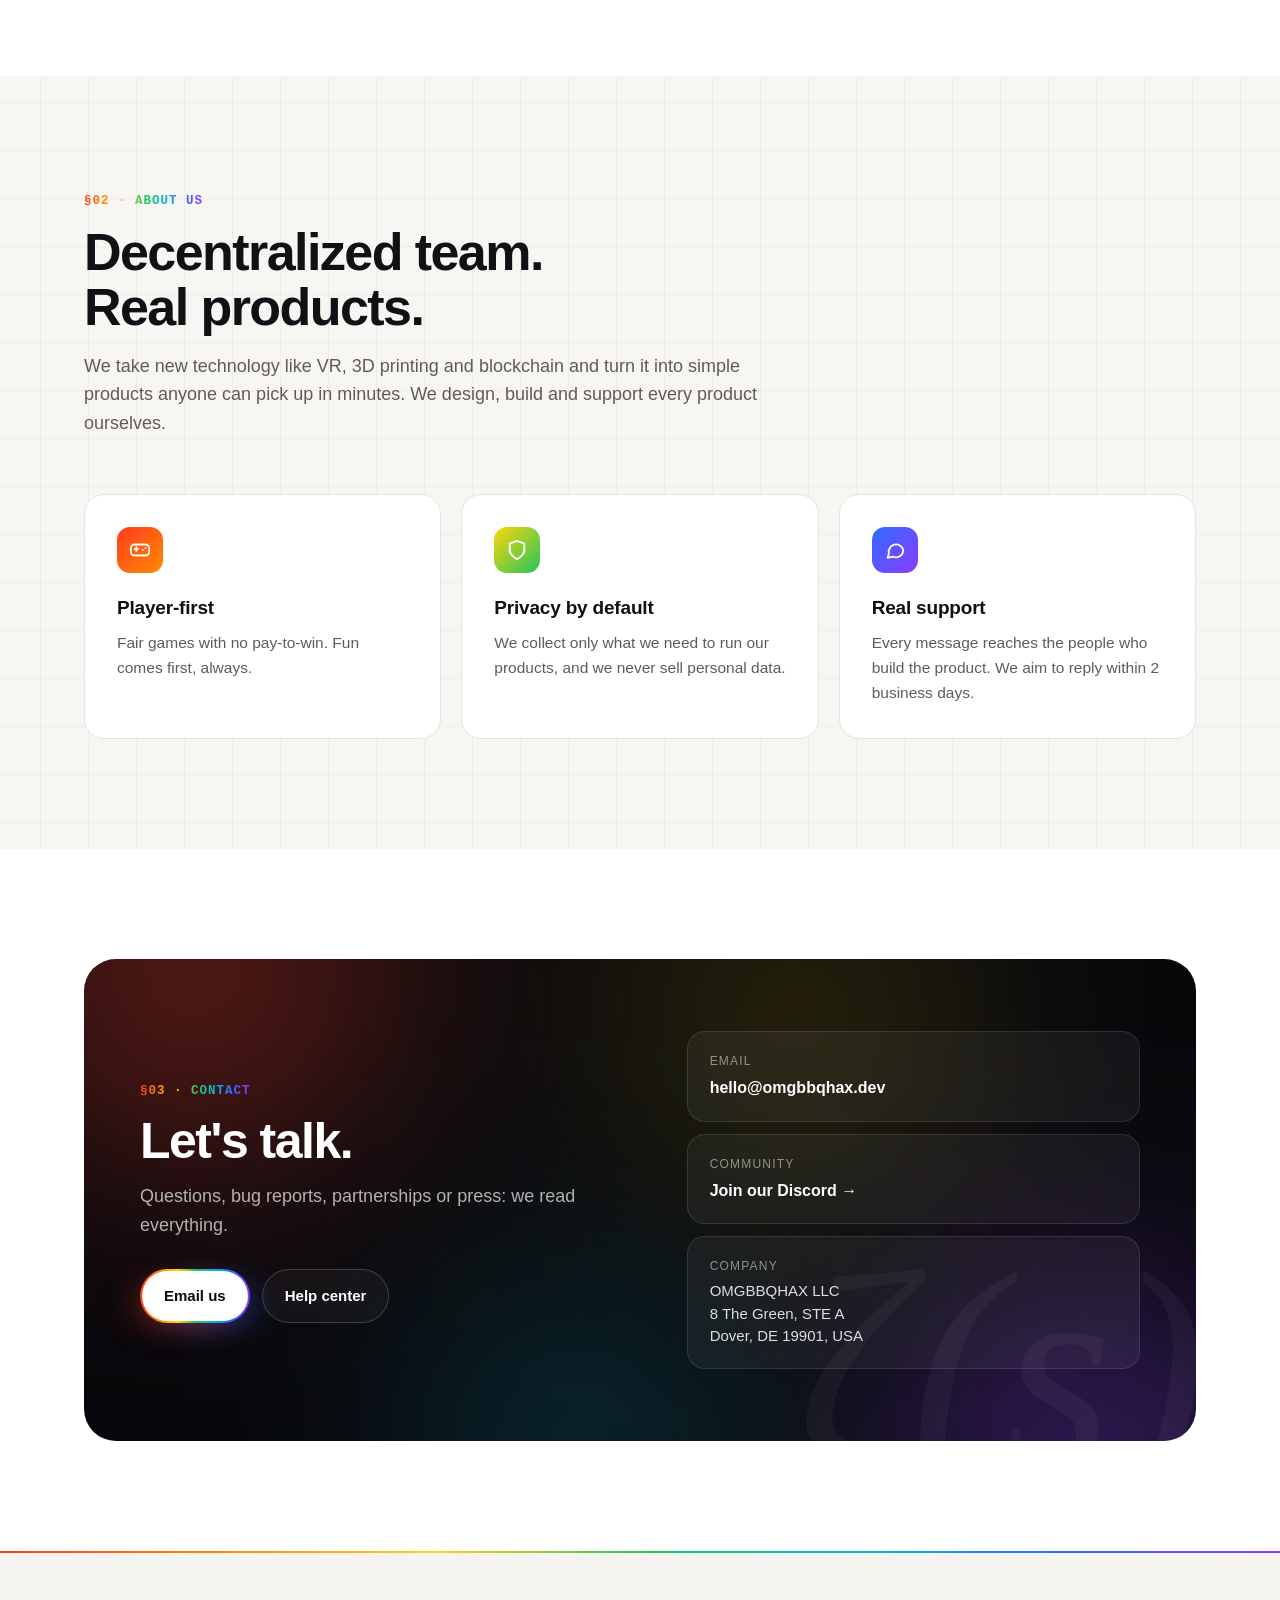
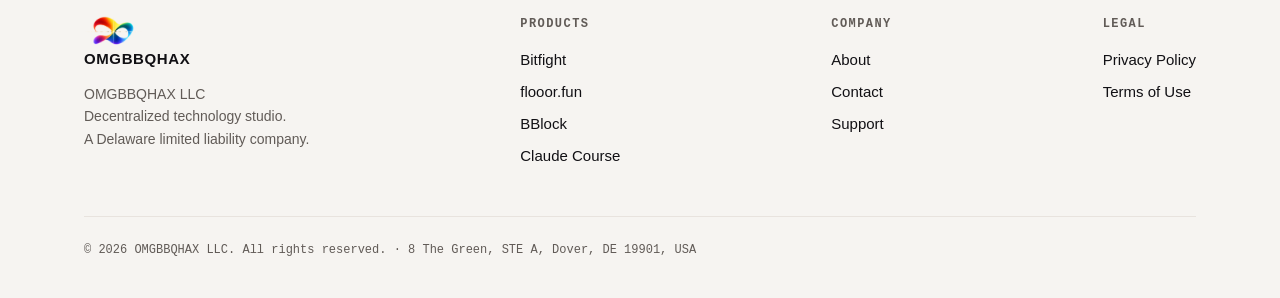
==== commit 9c57cf4e: "Add Claude Agent & Pipeline Course as fourth product Co-Authored-By: Claude Opus 5.5 <noreply@anthro" ====
--- a/index.html
+++ b/index.html
@@ -64,11 +64,13 @@
             <span class="pz-pop"><img src="assets/flooor-icon.png" alt="" width="32" height="32"><span><b>flooor.fun</b><small>Web app · Base</small></span></span></a>
           <a class="pz-dot z3" href="#bblock" style="--c:#2f6bff"><i></i><span class="pz-name">BBlock</span>
             <span class="pz-pop"><img class="contain" src="assets/bblock-logo.png" alt="" width="32" height="32"><span><b>BBlock</b><small>3D printing</small></span></span></a>
+          <a class="pz-dot z4" href="#claude" style="--c:#d97757"><i></i><span class="pz-name">Claude Course</span>
+            <span class="pz-pop"><img src="assets/claude-course.jpg" alt="" width="32" height="32"><span><b>Claude Course</b><small>Agents &amp; pipelines</small></span></span></a>
         </nav>
         <img src="assets/logo-mark.png" alt="" width="1044" height="569">
       </figure>
       <h1>We bring the future<br><span class="grad">faster.</span></h1>
-      <p class="lead">OMGBBQHAX is a decentralized studio. We build products that help people get oriented to the technologies shaping tomorrow, like VR, 3D printing and blockchain, quickly and without the learning curve.</p>
+      <p class="lead">OMGBBQHAX is a decentralized studio. We build products that help people get oriented to the technologies shaping tomorrow, like AI, VR, 3D printing and blockchain, quickly and without the learning curve.</p>
       <div class="hero-actions">
         <a class="btn btn-glow" href="#products">Explore our products</a>
         <a class="btn btn-ghost-dark" href="#contact">Get in touch</a>
@@ -81,6 +83,7 @@
           <li><a href="#bitfight"><img src="assets/bitfight-icon.png" alt="" width="34" height="34">Bitfight</a></li>
           <li><a href="#flooor"><img src="assets/flooor-icon.png" alt="" width="34" height="34">flooor.fun</a></li>
           <li><a href="#bblock"><img class="contain" src="assets/bblock-logo.png" alt="" width="34" height="34">BBlock</a></li>
+          <li><a href="#claude"><img src="assets/claude-course.jpg" alt="" width="34" height="34">Claude Course</a></li>
         </ul>
       </div>
     </div>
@@ -90,7 +93,7 @@
   <section class="stats" aria-label="Studio at a glance">
     <div class="container">
       <ul>
-        <li class="reveal"><strong>3</strong><span>Products shipped</span></li>
+        <li class="reveal"><strong>4</strong><span>Products shipped</span></li>
         <li class="reveal"><strong>2023</strong><span>First App Store launch</span></li>
         <li class="reveal"><strong class="sm">VR · 3D · Chain</strong><span>Technologies we build on</span></li>
         <li class="reveal"><strong>&lt; 2 days</strong><span>Support response</span></li>
@@ -104,7 +107,7 @@
       <div class="section-head reveal">
         <span class="eyebrow">§01 · Products</span>
         <h2>What we make</h2>
-        <p>Three very different products with one goal: make tomorrow's technology easy to use today.</p>
+        <p>Four very different products with one goal: make tomorrow's technology easy to use today.</p>
       </div>
 
       <div class="bento">
@@ -170,6 +173,27 @@
               <a class="btn btn-ghost btn-sm" href="support.html#bblock">Support</a>
             </div>
           </div>
+        </article>
+
+        <article class="card c-claude reveal" id="claude">
+          <div class="card-body">
+            <div class="tagrow">
+              <span class="claude-mark" aria-hidden="true">✻</span>
+              <span class="chip">Online course · Skool</span>
+            </div>
+            <h3>Claude Agent &amp; Pipeline Course</h3>
+            <p>Learn to put Claude to work. Build AI agents, wire them into pipelines and run real tasks from the Claude CLI, step by step, with a community building alongside you.</p>
+            <ul class="feat">
+              <li>AI agent management</li>
+              <li>Pipeline architecture</li>
+              <li>Claude CLI</li>
+            </ul>
+            <div class="actions">
+              <a class="btn btn-claude" href="https://www.skool.com/rich-kids-of-claude-2054/about" target="_blank" rel="noopener">Join the course</a>
+              <a class="btn btn-ghost btn-sm" href="mailto:hello@omgbbqhax.dev?subject=Claude%20course">Ask a question</a>
+            </div>
+          </div>
+          <div class="visual"><img src="assets/claude-course.jpg" alt="Claude Agent &amp; Pipeline Course: AI agent management, pipeline architecture, Claude CLI" width="1200" height="633" loading="lazy"></div>
         </article>
       </div>
     </div>
@@ -234,7 +258,7 @@
         <a class="brand" href="/"><img class="brand-mark" src="assets/logo-256.png" alt="" width="58" height="32">OMGBBQHAX</a>
         <p style="margin-top:12px">OMGBBQHAX LLC<br>Decentralized technology studio.<br>A Delaware limited liability company.</p>
       </div>
-      <div class="footer-col"><h4>Products</h4><a href="#bitfight">Bitfight</a><a href="#flooor">flooor.fun</a><a href="#bblock">BBlock</a></div>
+      <div class="footer-col"><h4>Products</h4><a href="#bitfight">Bitfight</a><a href="#flooor">flooor.fun</a><a href="#bblock">BBlock</a><a href="#claude">Claude Course</a></div>
       <div class="footer-col"><h4>Company</h4><a href="#about">About</a><a href="#contact">Contact</a><a href="support.html">Support</a></div>
       <div class="footer-col"><h4>Legal</h4><a href="privacy.html">Privacy Policy</a><a href="terms.html">Terms of Use</a></div>
     </div>
--- a/style.css
+++ b/style.css
@@ -497,3 +497,22 @@
 @media (min-width: 1001px) and (max-width: 1239px) {
   .pz-dot.z1 { left: -110px; } .pz-dot.z2 { left: calc(100% + 60px); } .pz-dot.z3 { left: calc(100% + 150px); }
 }
+
+/* ---------- Claude course ---------- */
+.c-claude { grid-column: span 12; background: #f5f0e6; color: #1f1d1a; display: grid; grid-template-columns: 1fr 1.1fr; align-items: center; min-height: 460px; }
+.c-claude p { color: #5c564c; }
+.c-claude .chip { background: #d97757; color: #fff; }
+.c-claude .feat li { background: #fff; color: #3a352d; border: 1px solid #e6dccb; }
+.claude-mark { width: 48px; height: 48px; border-radius: 12px; background: #d97757; color: #fff; display: grid; place-items: center; font-size: 30px; line-height: 1; }
+.c-claude .visual { padding: 44px 44px 44px 0; }
+.c-claude .visual img { width: 100%; height: auto; border-radius: 16px; box-shadow: 0 24px 60px -24px rgba(120,70,40,.45); transform: rotate(1.5deg); transition: transform .5s cubic-bezier(.2,.8,.2,1); }
+.c-claude:hover .visual img { transform: rotate(0) scale(1.02); }
+.btn-claude { background: #d97757; color: #fff; }
+.btn-claude:hover { background: #c4623f; }
+.pz-dot.z4 { left: -290px; }
+.pz-dot.z4 i::after { animation-delay: -.4s; }
+@media (min-width: 1001px) and (max-width: 1239px) { .pz-dot.z4 { left: -210px; } }
+@media (max-width: 900px) {
+  .c-claude { grid-template-columns: 1fr; }
+  .c-claude .visual { padding: 0 28px 32px; }
+}
